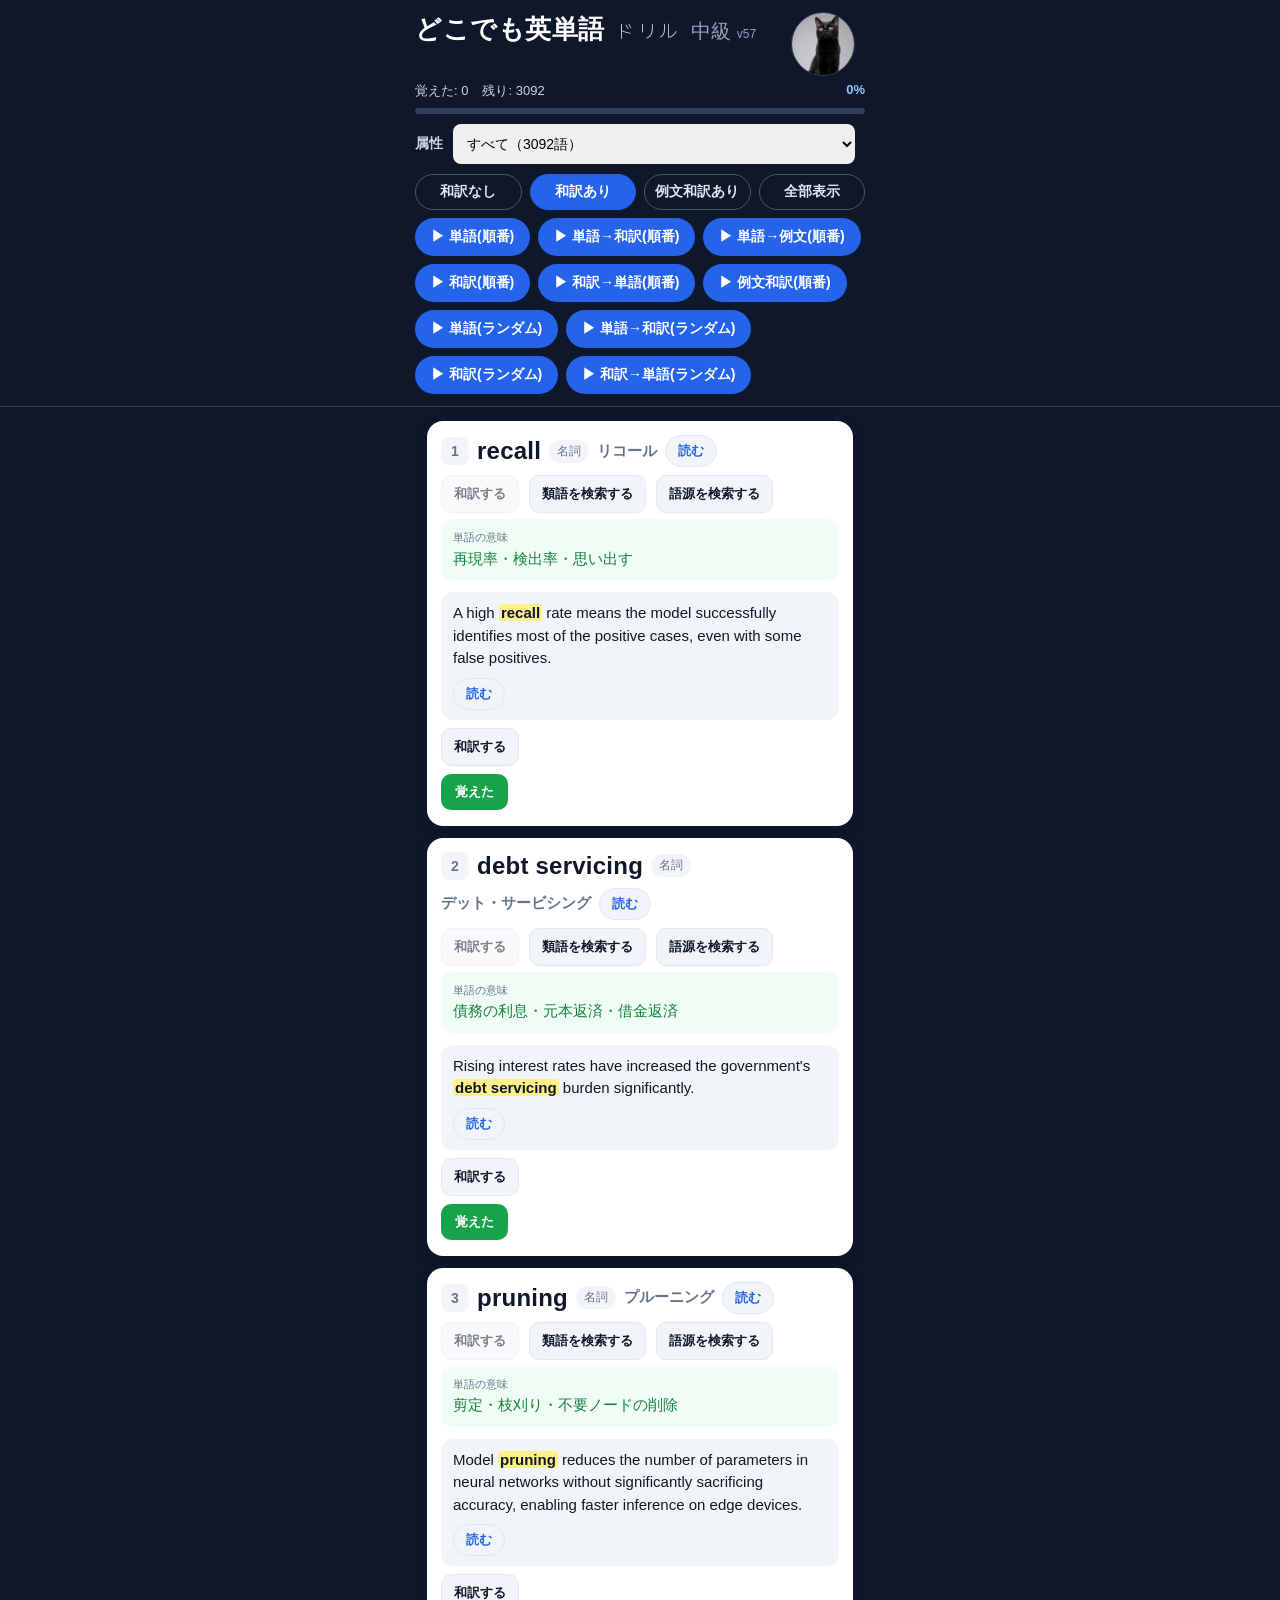
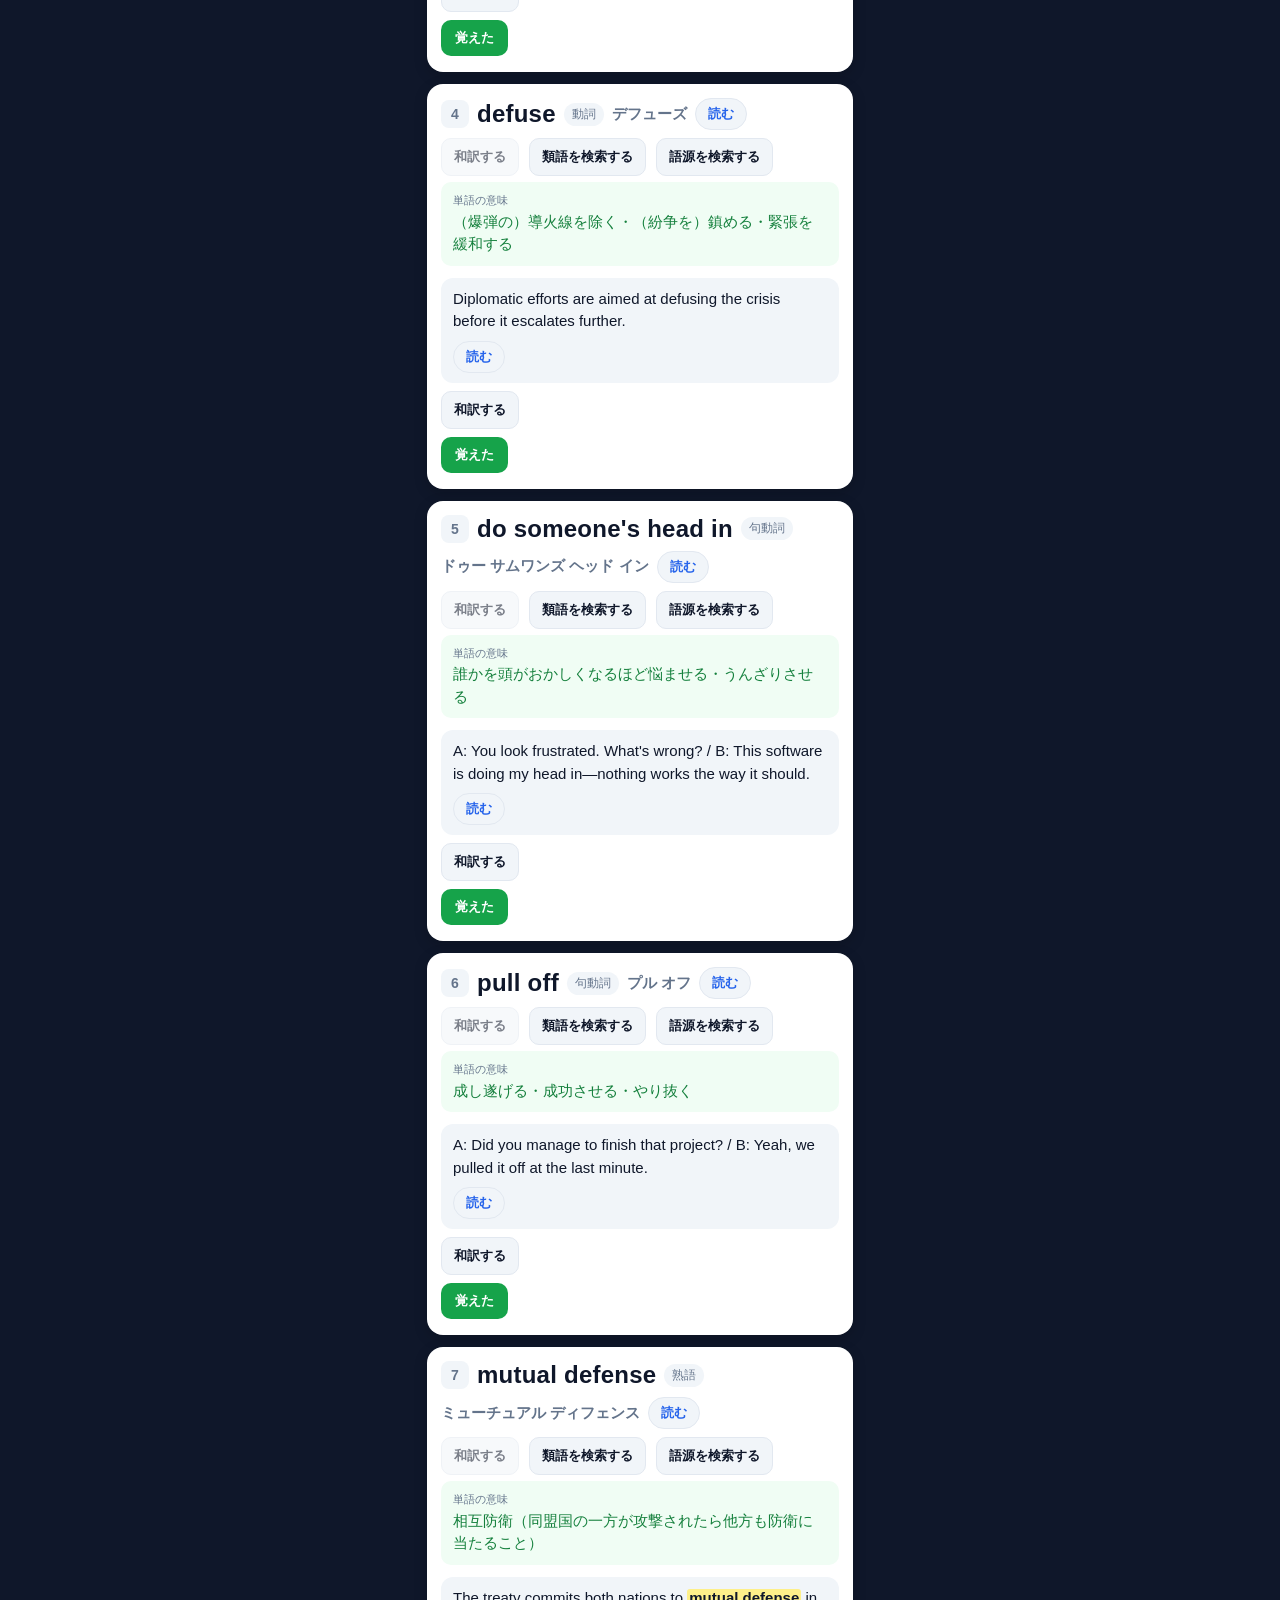
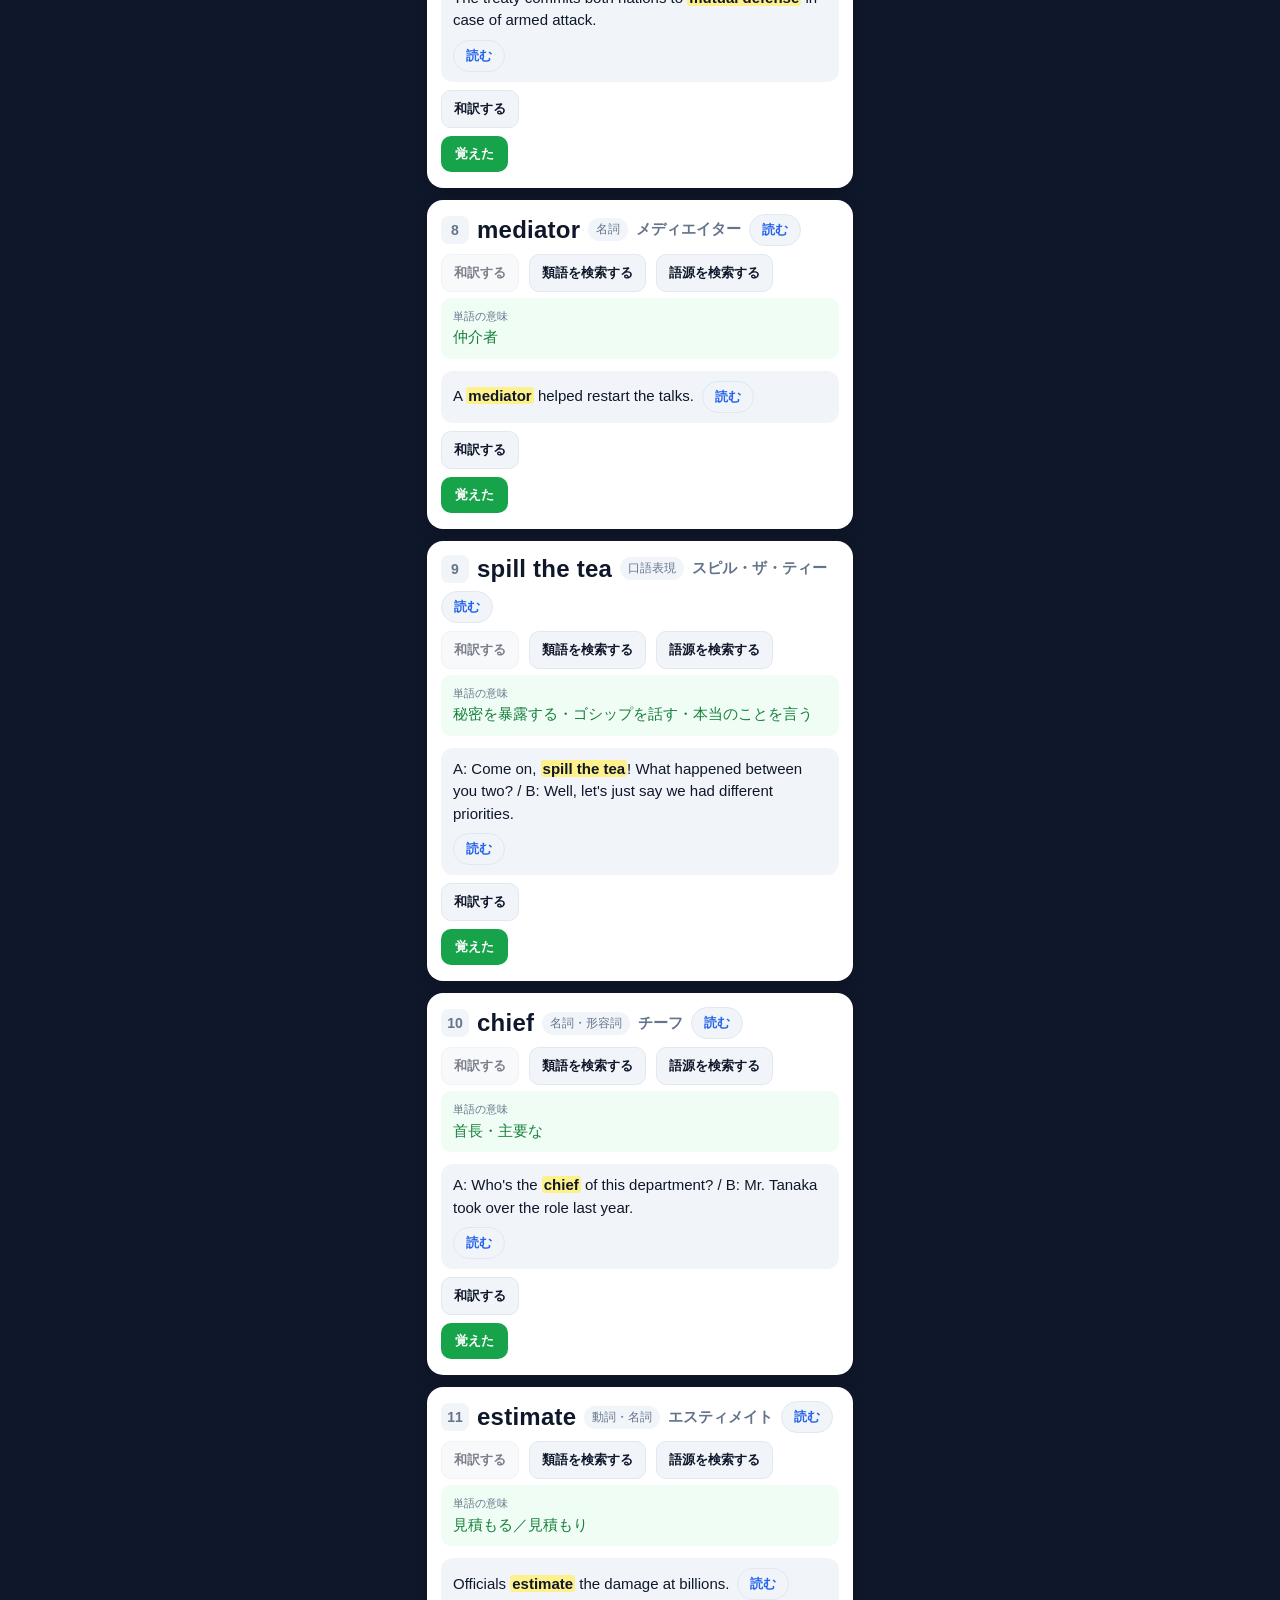
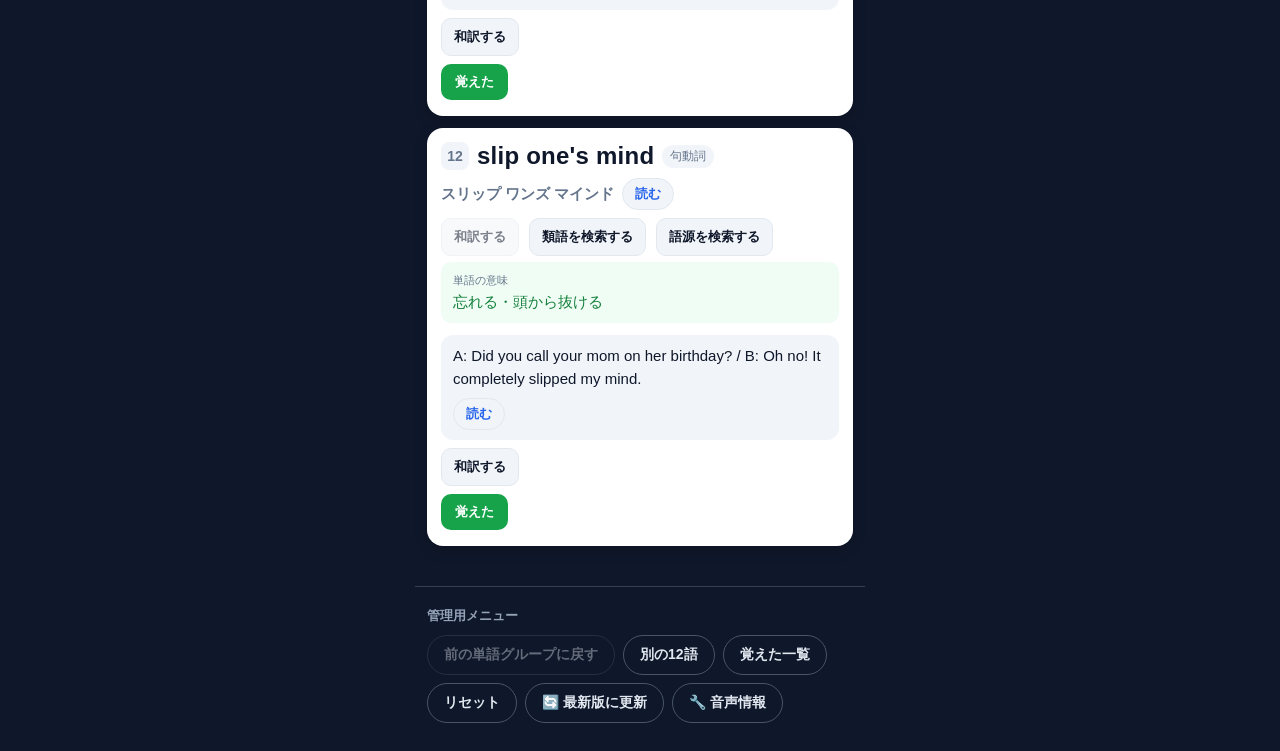
==== index.html @ 9de20bb7 "Add premier to words_new and load WORDS_NEW in the app (v57). Co-authored-by: Cursor <cursoragent@cu" ====
<!DOCTYPE html>
<html lang="ja">
<head>
  <meta charset="UTF-8" />
  <meta name="viewport" content="width=device-width, initial-scale=1.0, viewport-fit=cover" />
  <meta name="theme-color" content="#0f172a" />
  <meta http-equiv="Cache-Control" content="no-cache, no-store, must-revalidate" />
  <script>
    (function () {
      if (new URLSearchParams(location.search).get("hardreset") !== "1") return;
      var tasks = [];
      if ("serviceWorker" in navigator) {
        tasks.push(
          navigator.serviceWorker.getRegistrations().then(function (regs) {
            return Promise.all(regs.map(function (r) { return r.unregister(); }));
          })
        );
      }
      if ("caches" in window) {
        tasks.push(
          caches.keys().then(function (keys) {
            return Promise.all(keys.map(function (k) { return caches.delete(k); }));
          })
        );
      }
      Promise.all(tasks).finally(function () {
        var u = new URL(location.href);
        u.searchParams.delete("hardreset");
        u.searchParams.set("_t", Date.now());
        location.replace(u.href);
      });
    })();
  </script>
  <title>どこでも英単語 ドリル（中級）</title>
  <link rel="preconnect" href="https://fonts.googleapis.com" />
  <link rel="preconnect" href="https://fonts.gstatic.com" crossorigin />
  <link
    href="https://fonts.googleapis.com/css2?family=Yomogi&display=swap"
    rel="stylesheet"
  />
  <link rel="manifest" href="manifest.webmanifest?v=57" />
  <link rel="apple-touch-icon" href="header-cat.png?v=57" />
  <link rel="stylesheet" href="style.css?v=57" />
</head>
<body>
  <header class="app-header">
    <div class="header-row">
      <h1 class="brand">
        <span class="brand-name">どこでも英単語</span>
        <span class="title-sub">ドリル</span>
      </h1>
      <span class="subtitle">中級 <span id="appVersion"></span></span>
      <img class="header-mascot" src="header-cat.png?v=57" alt="" />
    </div>
    <div class="header-stats">
      <span id="learnedCount">覚えた: 0</span>
      <span id="remainCount">残り: 0</span>
      <span id="progressPct">0%</span>
    </div>
    <div class="progress-bar" aria-hidden="true">
      <div id="progressFill" class="progress-fill"></div>
    </div>
    <div class="category-row">
      <label for="catSelect">属性</label>
      <select id="catSelect" aria-label="属性で絞り込み"></select>
      <span id="catCount" class="cat-count"></span>
    </div>
    <div class="header-actions mode-actions">
      <button class="btn btn-ghost mode-btn" data-mode="no-ja">和訳なし</button>
      <button class="btn btn-ghost mode-btn" data-mode="normal">和訳あり</button>
      <button class="btn btn-ghost mode-btn" data-mode="ex">例文和訳あり</button>
      <button class="btn btn-ghost mode-btn" data-mode="full">全部表示</button>
    </div>
    <div class="header-actions header-actions-read">
      <button id="readWordsSeqBtn" class="btn btn-primary">▶ 単語(順番)</button>
      <button id="readWordJaSeqBtn" class="btn btn-primary">▶ 単語→和訳(順番)</button>
      <button id="readWordExBtn" class="btn btn-primary">▶ 単語→例文(順番)</button>
      <button id="readJaSeqBtn" class="btn btn-primary">▶ 和訳(順番)</button>
      <button id="readJaWordSeqBtn" class="btn btn-primary">▶ 和訳→単語(順番)</button>
      <button id="readExJaBtn" class="btn btn-primary">▶ 例文和訳(順番)</button>
    </div>
    <div class="header-actions header-actions-read">
      <button id="readWordsRandomBtn" class="btn btn-primary">▶ 単語(ランダム)</button>
      <button id="readWordJaRandomBtn" class="btn btn-primary">▶ 単語→和訳(ランダム)</button>
      <button id="readJaRandomBtn" class="btn btn-primary">▶ 和訳(ランダム)</button>
      <button id="readJaWordRandomBtn" class="btn btn-primary">▶ 和訳→単語(ランダム)</button>
      <button id="stopBtn" class="btn btn-ghost" hidden>■ 停止</button>
    </div>
  </header>

  <main id="cardList" class="card-list"></main>

  <div id="emptyState" class="empty-state" hidden>
    <p id="emptyStateMsg">🎉 すべての単語を覚えました！</p>
    <button id="restartBtn" class="btn btn-primary">もう一度はじめから</button>
  </div>

  <footer class="app-management" aria-label="管理用メニュー">
    <p class="management-title">管理用メニュー</p>
    <div class="header-actions">
      <button id="previousGroupBtn" class="btn btn-ghost" disabled>前の単語グループに戻す</button>
      <button id="shuffleBtn" class="btn btn-ghost">別の12語</button>
      <button id="learnedListBtn" class="btn btn-ghost">覚えた一覧</button>
      <button id="resetBtn" class="btn btn-ghost">リセット</button>
      <button id="updateBtn" class="btn btn-ghost">🔄 最新版に更新</button>
      <button id="voiceInfoBtn" class="btn btn-ghost">🔧 音声情報</button>
    </div>
    <div id="learnedPanel" class="learned-panel" hidden></div>
    <div id="voicePanel" class="voice-panel" hidden></div>
  </footer>

  <script src="words_extra.js?v=57"></script>
  <script src="words_extra2.js?v=57"></script>
  <script src="words_new.js?v=57"></script>
  <script src="words.js?v=57"></script>
  <script src="app.js?v=57"></script>
</body>
</html>
---- style.css ----
:root {
  --bg: #0f172a;
  --bg-soft: #1e293b;
  --card: #ffffff;
  --card-soft: #f1f5f9;
  --text: #0f172a;
  --muted: #64748b;
  --primary: #2563eb;
  --primary-dark: #1d4ed8;
  --green: #16a34a;
  --green-dark: #15803d;
  --line: #e2e8f0;
  --radius: 16px;
  --content-width: 450px;
  --content-padding: 12px;
}

* { box-sizing: border-box; -webkit-tap-highlight-color: transparent; }

html, body {
  margin: 0;
  padding: 0;
  width: 100%;
  max-width: 100%;
  min-height: 100%;
  overflow-x: hidden;
  background: var(--bg);
  color: var(--text);
  font-family: -apple-system, BlinkMacSystemFont, "Segoe UI", "Hiragino Kaku Gothic ProN",
    "Yu Gothic", Meiryo, sans-serif;
  -webkit-text-size-adjust: 100%;
  -webkit-overflow-scrolling: touch;
}

/* ---------- ヘッダー ---------- */
.app-header {
  position: sticky;
  top: 0;
  z-index: 10;
  background: var(--bg);
  color: #fff;
  padding: calc(env(safe-area-inset-top) + 12px)
    max(16px, env(safe-area-inset-right))
    12px
    max(16px, env(safe-area-inset-left));
  border-bottom: 1px solid #334155;
}

.app-header > * {
  max-width: var(--content-width);
  margin-left: auto;
  margin-right: auto;
  width: 100%;
}

.header-row {
  display: flex;
  align-items: baseline;
  column-gap: 0;
  row-gap: 6px;
  flex-wrap: wrap;
}

.header-mascot {
  width: 64px;
  height: 64px;
  margin-left: auto;
  margin-right: 10px;
  border-radius: 999px;
  object-fit: cover;
  object-position: 50% 5%;
  border: 1px solid #334155;
  flex: 0 0 auto;
  align-self: center;
}

@media (max-width: 390px) {
  .header-mascot { width: 52px; height: 52px; }
}

.app-header .brand {
  margin: 0;
  display: inline-flex;
  align-items: baseline;
  gap: 7px;
  font-size: 26px;
  font-weight: 800;
  letter-spacing: 0.02em;
  white-space: nowrap;
}

.title-sub {
  margin-left: 2px;
  padding: 0 2px 2px;
  color: #cbd5e1;
  font-family: "Yomogi", "Yu Kyokasho", "Klee", "Hiragino Maru Gothic ProN",
    "Yu Gothic", cursive;
  font-size: 20px;
  font-weight: 500;
  letter-spacing: 0.06em;
}

.subtitle {
  margin-left: 0.5em;
  font-size: 20px;
  color: #94a3b8;
  white-space: nowrap;
}

#appVersion {
  font-size: 12px;
}

@media (max-width: 390px) {
  .header-row { row-gap: 5px; }
  .app-header .brand { font-size: 25px; }
  .title-sub { font-size: 15px; }
  .subtitle { font-size: 15px; }
}

.header-stats {
  display: flex;
  gap: 14px;
  margin-top: 6px;
  font-size: 13px;
  color: #cbd5e1;
  flex-wrap: wrap;
}

#progressPct {
  margin-left: auto;
  font-weight: 800;
  color: #93c5fd;
}

.progress-bar {
  margin-top: 8px;
  height: 6px;
  background: #334155;
  border-radius: 999px;
  overflow: hidden;
}

.progress-fill {
  height: 100%;
  width: 0%;
  background: linear-gradient(90deg, #2563eb, #4ade80);
  border-radius: 999px;
  transition: width 0.25s ease;
}

.category-row {
  display: flex;
  align-items: center;
  gap: 10px;
  margin-top: 10px;
  flex-wrap: wrap;
  font-size: 14px;
}
.category-row label {
  font-weight: 700;
  color: #cbd5e1;
}
.category-row select {
  flex: 1;
  min-width: 140px;
  font-size: 14px;
  padding: 8px 10px;
  border-radius: 8px;
  border: none;
  min-height: 40px;
}
.cat-count {
  font-size: 12px;
  color: #94a3b8;
}

.header-actions {
  display: flex;
  gap: 8px;
  margin-top: 12px;
  flex-wrap: wrap;
}

.header-actions-read {
  margin-top: 8px;
}

.header-actions-read:first-of-type {
  margin-top: 12px;
}

/* ---------- ボタン ---------- */
.btn {
  border: none;
  border-radius: 999px;
  padding: 10px 16px;
  font-size: 14px;
  font-weight: 700;
  cursor: pointer;
  transition: transform 0.05s ease, background 0.15s ease, opacity 0.15s ease;
}
.btn:active { transform: scale(0.96); }

.btn-primary { background: var(--primary); color: #fff; }
.btn-primary:hover { background: var(--primary-dark); }

.btn-ghost {
  background: transparent;
  color: #e2e8f0;
  border: 1px solid #475569;
}

.mode-actions {
  margin-top: 10px;
  flex-wrap: nowrap;
}

.mode-btn {
  flex: 1 1 0;
  padding: 8px 2px;
  text-align: center;
  white-space: nowrap;
}

.mode-btn.active {
  background: var(--primary);
  color: #fff;
  border-color: var(--primary);
}

.btn:disabled {
  opacity: 0.4;
  cursor: default;
}

/* ---------- 画面末尾の管理用メニュー ---------- */
.app-management {
  max-width: var(--content-width);
  width: 100%;
  margin: 0 auto;
  padding: 20px max(var(--content-padding), env(safe-area-inset-right))
    calc(env(safe-area-inset-bottom) + 28px)
    max(var(--content-padding), env(safe-area-inset-left));
  border-top: 1px solid #334155;
  color: #fff;
}

.management-title {
  margin: 0;
  color: #94a3b8;
  font-size: 13px;
  font-weight: 700;
}

.app-management .header-actions {
  margin-top: 10px;
}

/* ---------- 音声情報パネル ---------- */
.voice-panel {
  margin-top: 10px;
  background: #0b1220;
  border: 1px solid #334155;
  border-radius: 10px;
  padding: 10px 12px;
  font-size: 12px;
  line-height: 1.6;
  color: #cbd5e1;
  max-height: 200px;
  overflow: auto;
  white-space: pre-wrap;
  word-break: break-word;
}
.voice-panel .ok { color: #4ade80; font-weight: 700; }
.voice-panel .ng { color: #f87171; font-weight: 700; }
.voice-panel .hit { color: #93c5fd; }

/* ---------- 覚えた一覧パネル ---------- */
.learned-panel {
  margin-top: 10px;
  background: #0b1220;
  border: 1px solid #334155;
  border-radius: 10px;
  padding: 10px 12px;
  max-height: 220px;
  overflow: auto;
}

.learned-panel-empty {
  font-size: 13px;
  color: #94a3b8;
}

.learned-item {
  display: flex;
  align-items: center;
  gap: 8px;
  padding: 6px 0;
  border-bottom: 1px solid #1e293b;
  font-size: 13px;
  color: #e2e8f0;
}
.learned-item:last-child { border-bottom: none; }

.learned-item-word {
  font-weight: 800;
  flex: 1;
}

.learned-item-ja {
  color: #94a3b8;
  font-size: 12px;
}

.unlearn-btn {
  flex: 0 0 auto;
  background: transparent;
  color: #f87171;
  border: 1px solid #7f1d1d;
  border-radius: 8px;
  padding: 4px 10px;
  font-size: 12px;
  font-weight: 700;
  cursor: pointer;
}

/* ---------- カード一覧 ---------- */
.card-list {
  max-width: var(--content-width);
  width: 100%;
  margin: 0 auto;
  padding: 14px max(var(--content-padding), env(safe-area-inset-right))
    calc(env(safe-area-inset-bottom) + 40px)
    max(var(--content-padding), env(safe-area-inset-left));
  display: flex;
  flex-direction: column;
  gap: 12px;
}

.word-card {
  background: var(--card);
  border-radius: var(--radius);
  padding: 14px 14px 16px;
  box-shadow: 0 4px 14px rgba(0, 0, 0, 0.18);
  animation: pop 0.18s ease;
  transition: box-shadow 0.2s ease, outline 0.2s ease;
}

.word-card.speaking-now {
  outline: 2px solid var(--primary);
  box-shadow: 0 0 0 4px rgba(37, 99, 235, 0.2);
}

@keyframes pop {
  from { opacity: 0; transform: translateY(6px); }
  to { opacity: 1; transform: translateY(0); }
}

.card-line {
  display: flex;
  flex-wrap: wrap;
  align-items: center;
  gap: 8px;
  margin-top: 8px;
}
.card-line:first-child { margin-top: 0; }

.word-line .word-en {
  font-size: 24px;
  font-weight: 800;
  letter-spacing: 0.01em;
}

.word-line .word-kana {
  font-size: 15px;
  color: var(--muted);
  font-weight: 600;
}

.inline-btn {
  flex: 0 0 auto;
  background: var(--card-soft);
  color: var(--primary);
  border: 1px solid var(--line);
  border-radius: 999px;
  padding: 6px 12px;
  font-size: 13px;
  font-weight: 700;
  cursor: pointer;
  white-space: nowrap;
}
.inline-btn:active { transform: scale(0.94); }
.inline-btn.speaking { background: #dbeafe; }

.ex-line {
  margin-top: 12px;
  background: var(--card-soft);
  border-radius: 12px;
  padding: 10px 12px;
}

.ex-line .example-en {
  font-size: 15px;
  line-height: 1.5;
}

.btn-line {
  gap: 10px;
}

.btn-line .learned-btn {
  width: auto;
}

.num-badge {
  flex: 0 0 auto;
  width: 28px;
  height: 28px;
  border-radius: 8px;
  background: var(--card-soft);
  color: var(--muted);
  display: grid;
  place-items: center;
  font-weight: 800;
  font-size: 14px;
}

.word-pos {
  font-size: 12px;
  color: var(--muted);
  background: var(--card-soft);
  padding: 3px 8px;
  border-radius: 999px;
  white-space: nowrap;
}

.example-en {
  font-size: 15px;
  line-height: 1.5;
}

.word-hit {
  background: #fef08a;
  color: var(--text);
  padding: 0 2px;
  border-radius: 3px;
  font-weight: 800;
}

/* 隠す/表示する訳エリア */
.reveal {
  margin-top: 6px;
  font-size: 15px;
  line-height: 1.5;
  color: var(--green-dark);
  background: #f0fdf4;
  border-radius: 10px;
  padding: 10px 12px;
  display: none;
}
.reveal.show { display: block; }
.reveal .label { font-size: 11px; color: var(--muted); display: block; margin-bottom: 2px; }

.reveal-syn,
.reveal-etym {
  font-style: italic;
}

.reveal-syn {
  background: #eff6ff;
  color: #1e3a8a;
}

.reveal-etym {
  background: #faf5ff;
  color: #5b21b6;
}

.etym-self {
  margin: 0 0 8px;
  font-size: 14px;
  font-weight: 400;
  font-style: normal;
}

.syn-item {
  display: flex;
  flex-wrap: wrap;
  align-items: baseline;
  gap: 6px;
  margin-top: 6px;
}
.syn-item:first-of-type { margin-top: 4px; }

.syn-en {
  font-weight: 800;
  font-size: 16px;
  font-style: normal; /* 強調文字（単語そのもの）はゴシックのまま立体表示 */
}

.syn-pos {
  font-size: 11px;
  color: var(--muted);
  background: var(--card-soft);
  padding: 2px 6px;
  border-radius: 999px;
}

.syn-ja {
  font-size: 14px;
  color: #334155;
  font-style: normal; /* 括弧・和訳・ニュアンスで書体を個別に制御する */
}

.syn-paren {
  font-style: normal; /* カッコは斜体にしない */
  font-weight: 400;
}

.syn-trans {
  font-style: normal; /* 和訳はゴシック体で立体表示 */
  font-weight: 700;
}

.syn-nuance {
  font-style: italic; /* ニュアンス説明のみ斜体・通常の太さ */
  font-weight: 400;
}

.mini-read-btn {
  flex: 0 0 auto;
  font-style: normal;
  background: var(--card-soft);
  color: var(--primary);
  border: 1px solid var(--line);
  border-radius: 999px;
  width: 24px;
  height: 24px;
  line-height: 1;
  font-size: 12px;
  padding: 0;
  cursor: pointer;
}
.mini-read-btn:active { transform: scale(0.9); }
.mini-read-btn.speaking { background: #dbeafe; }

.syn-none {
  margin: 4px 0 0;
  font-size: 14px;
  color: var(--muted);
}

.reveal-btn {
  background: var(--card-soft);
  color: var(--text);
  border: 1px solid var(--line);
  border-radius: 10px;
  padding: 9px 12px;
  font-size: 13px;
  font-weight: 700;
  cursor: pointer;
  white-space: nowrap;
}
.reveal-btn:active { transform: scale(0.97); }
.reveal-btn.done { opacity: 0.55; }

.learned-btn {
  background: var(--green);
  color: #fff;
  border: none;
  border-radius: 10px;
  padding: 9px 14px;
  font-size: 13px;
  font-weight: 800;
  cursor: pointer;
  white-space: nowrap;
}
.learned-btn:hover { background: var(--green-dark); }
.learned-btn:active { transform: scale(0.97); }

/* ---------- 完了画面 ---------- */
.empty-state {
  max-width: var(--content-width);
  width: 100%;
  margin: 40px auto;
  padding: 30px max(var(--content-padding), env(safe-area-inset-right))
    20px max(var(--content-padding), env(safe-area-inset-left));
  text-align: center;
  color: #e2e8f0;
}
.empty-state p { font-size: 20px; font-weight: 700; margin-bottom: 20px; }
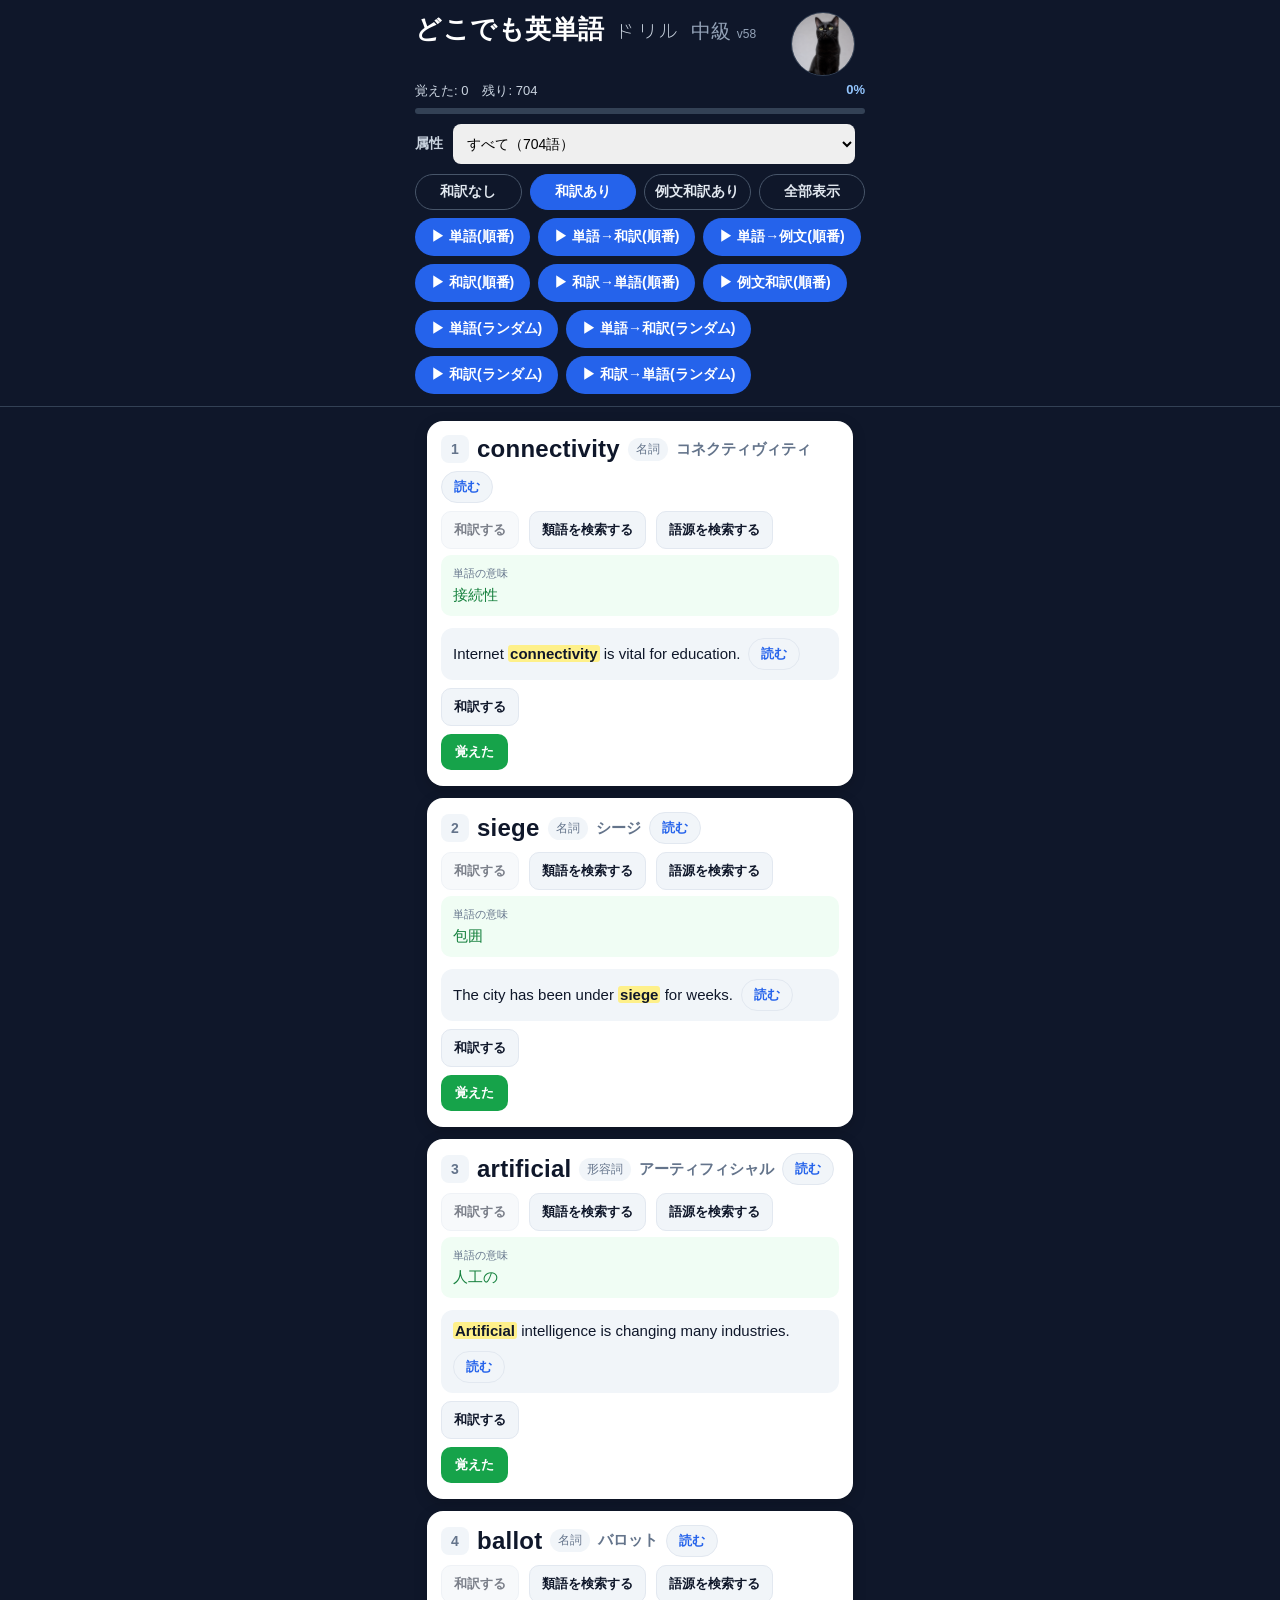
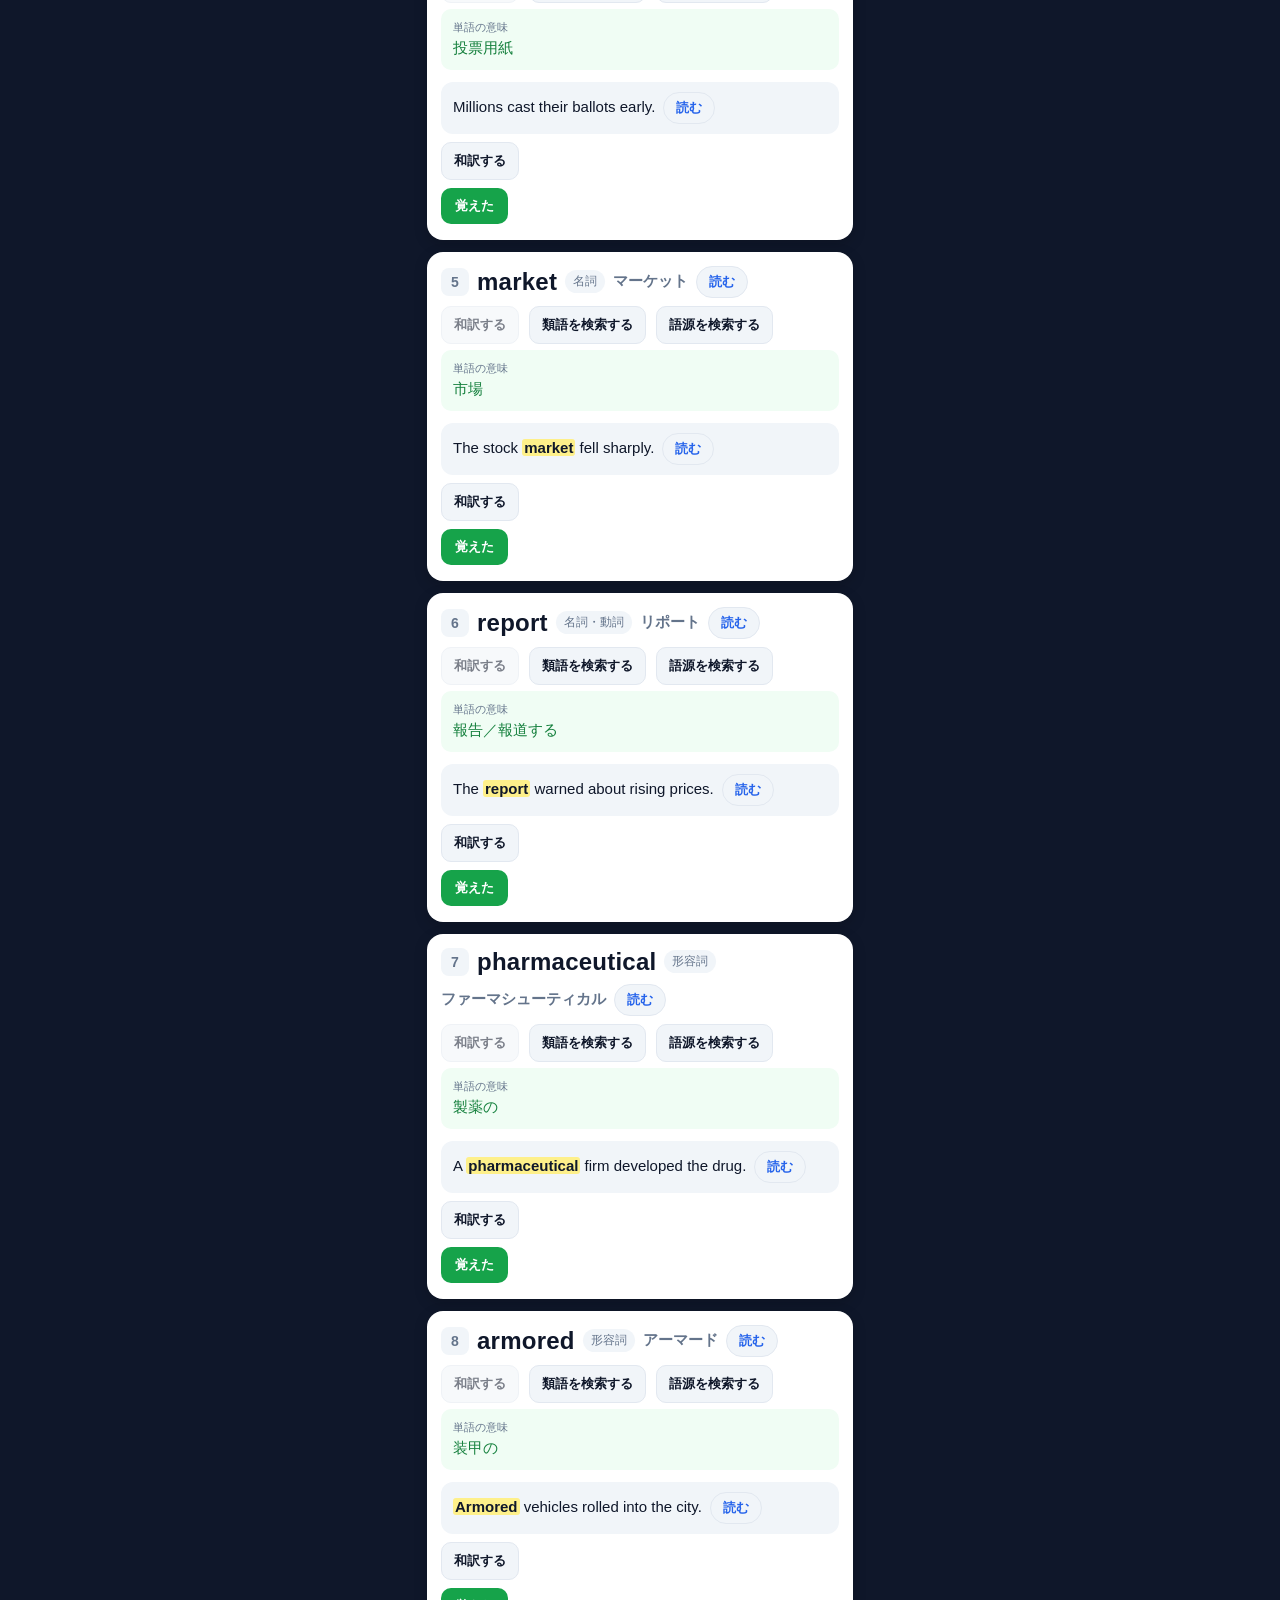
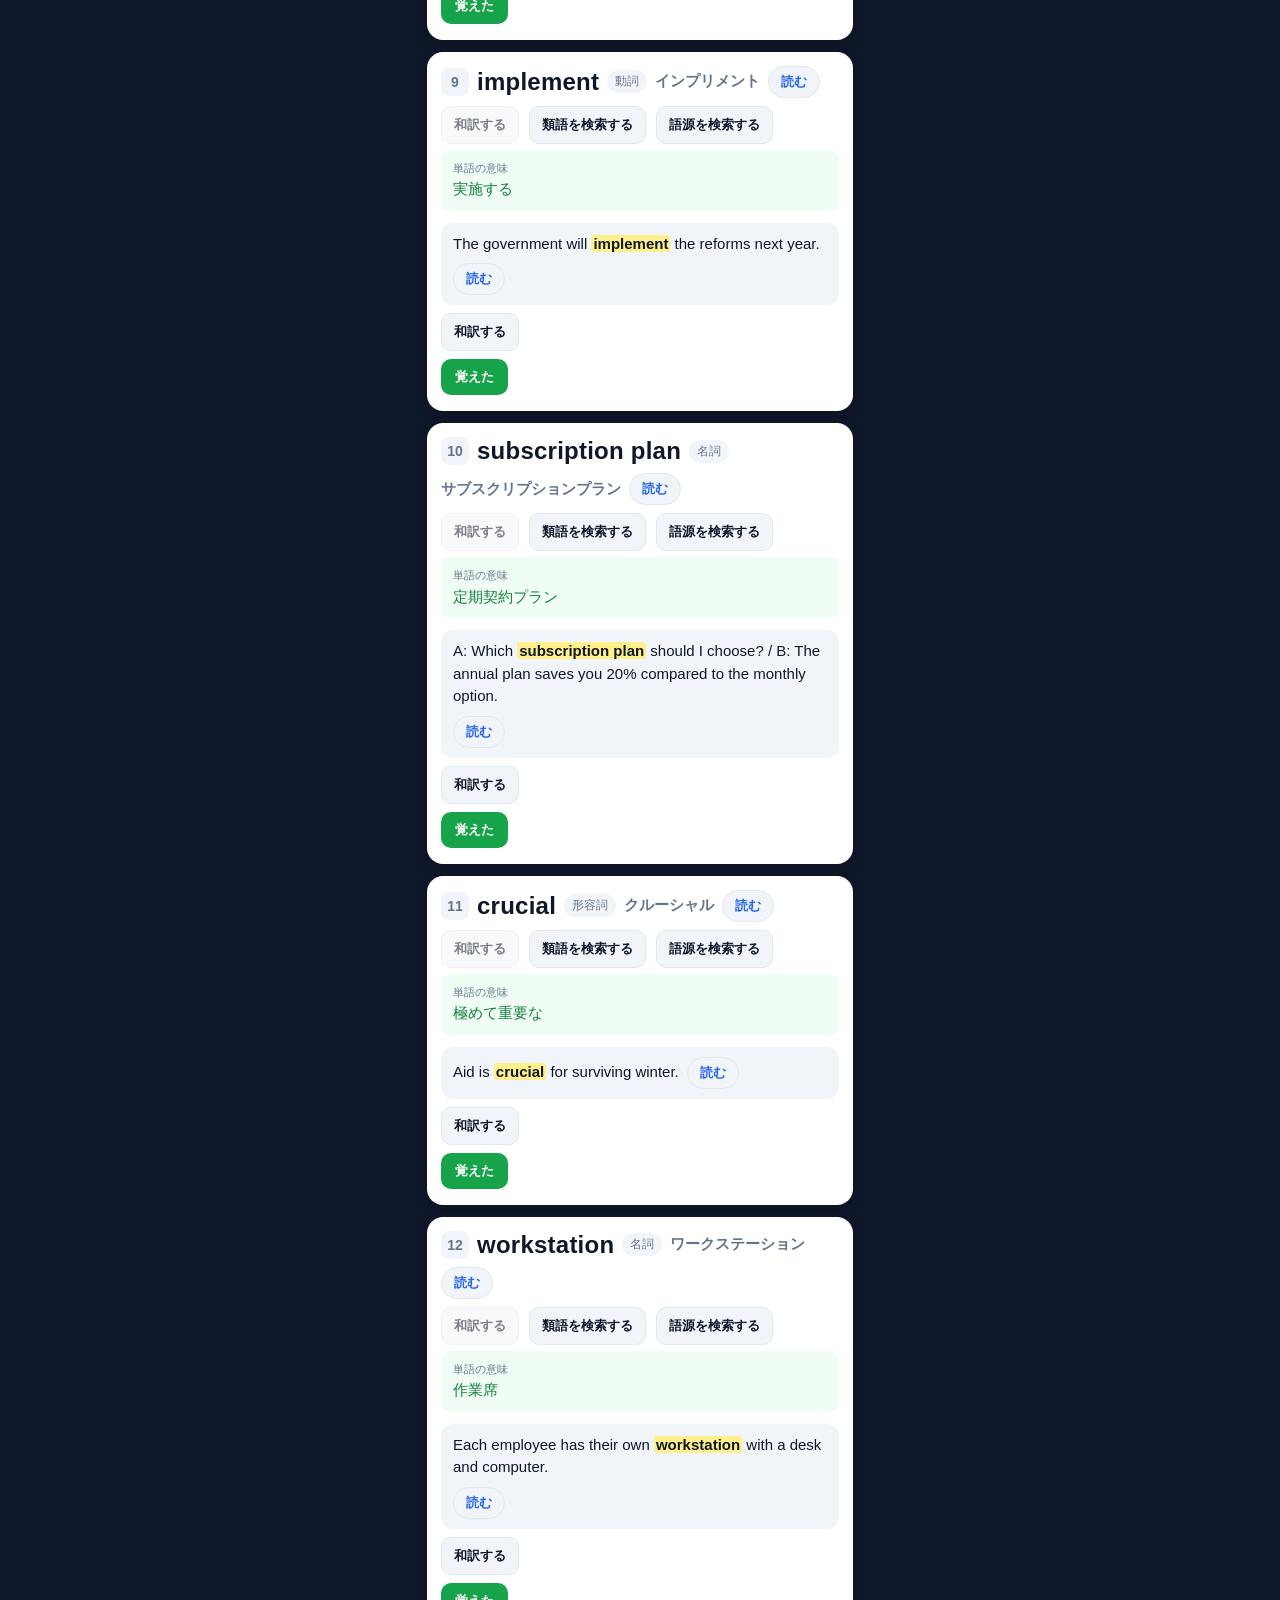
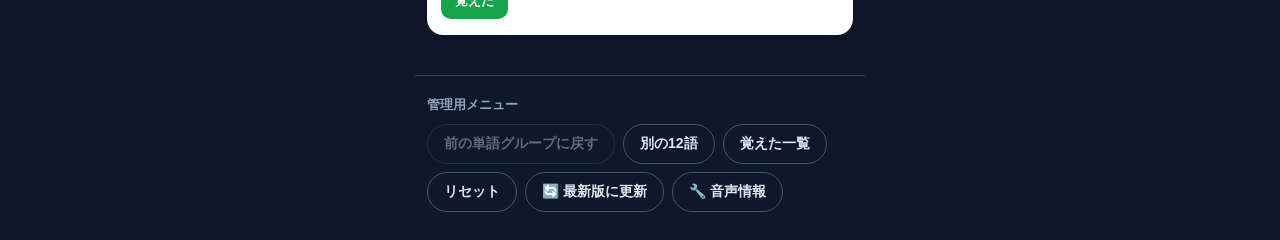
==== commit 3487e3a4: "無料版から有料コンテンツ(words_extra2.js/words_new.js)を削除し v58 に更新 Co-authored-by: Cursor <cursoragent@cursor.co" ====
--- a/index.html
+++ b/index.html
@@ -38,9 +38,9 @@
     href="https://fonts.googleapis.com/css2?family=Yomogi&display=swap"
     rel="stylesheet"
   />
-  <link rel="manifest" href="manifest.webmanifest?v=57" />
-  <link rel="apple-touch-icon" href="header-cat.png?v=57" />
-  <link rel="stylesheet" href="style.css?v=57" />
+  <link rel="manifest" href="manifest.webmanifest?v=58" />
+  <link rel="apple-touch-icon" href="header-cat.png?v=58" />
+  <link rel="stylesheet" href="style.css?v=58" />
 </head>
 <body>
   <header class="app-header">
@@ -50,7 +50,7 @@
         <span class="title-sub">ドリル</span>
       </h1>
       <span class="subtitle">中級 <span id="appVersion"></span></span>
-      <img class="header-mascot" src="header-cat.png?v=57" alt="" />
+      <img class="header-mascot" src="header-cat.png?v=58" alt="" />
     </div>
     <div class="header-stats">
       <span id="learnedCount">覚えた: 0</span>
@@ -109,10 +109,8 @@
     <div id="voicePanel" class="voice-panel" hidden></div>
   </footer>
 
-  <script src="words_extra.js?v=57"></script>
-  <script src="words_extra2.js?v=57"></script>
-  <script src="words_new.js?v=57"></script>
-  <script src="words.js?v=57"></script>
-  <script src="app.js?v=57"></script>
+  <script src="words_extra.js?v=58"></script>
+  <script src="words.js?v=58"></script>
+  <script src="app.js?v=58"></script>
 </body>
 </html>
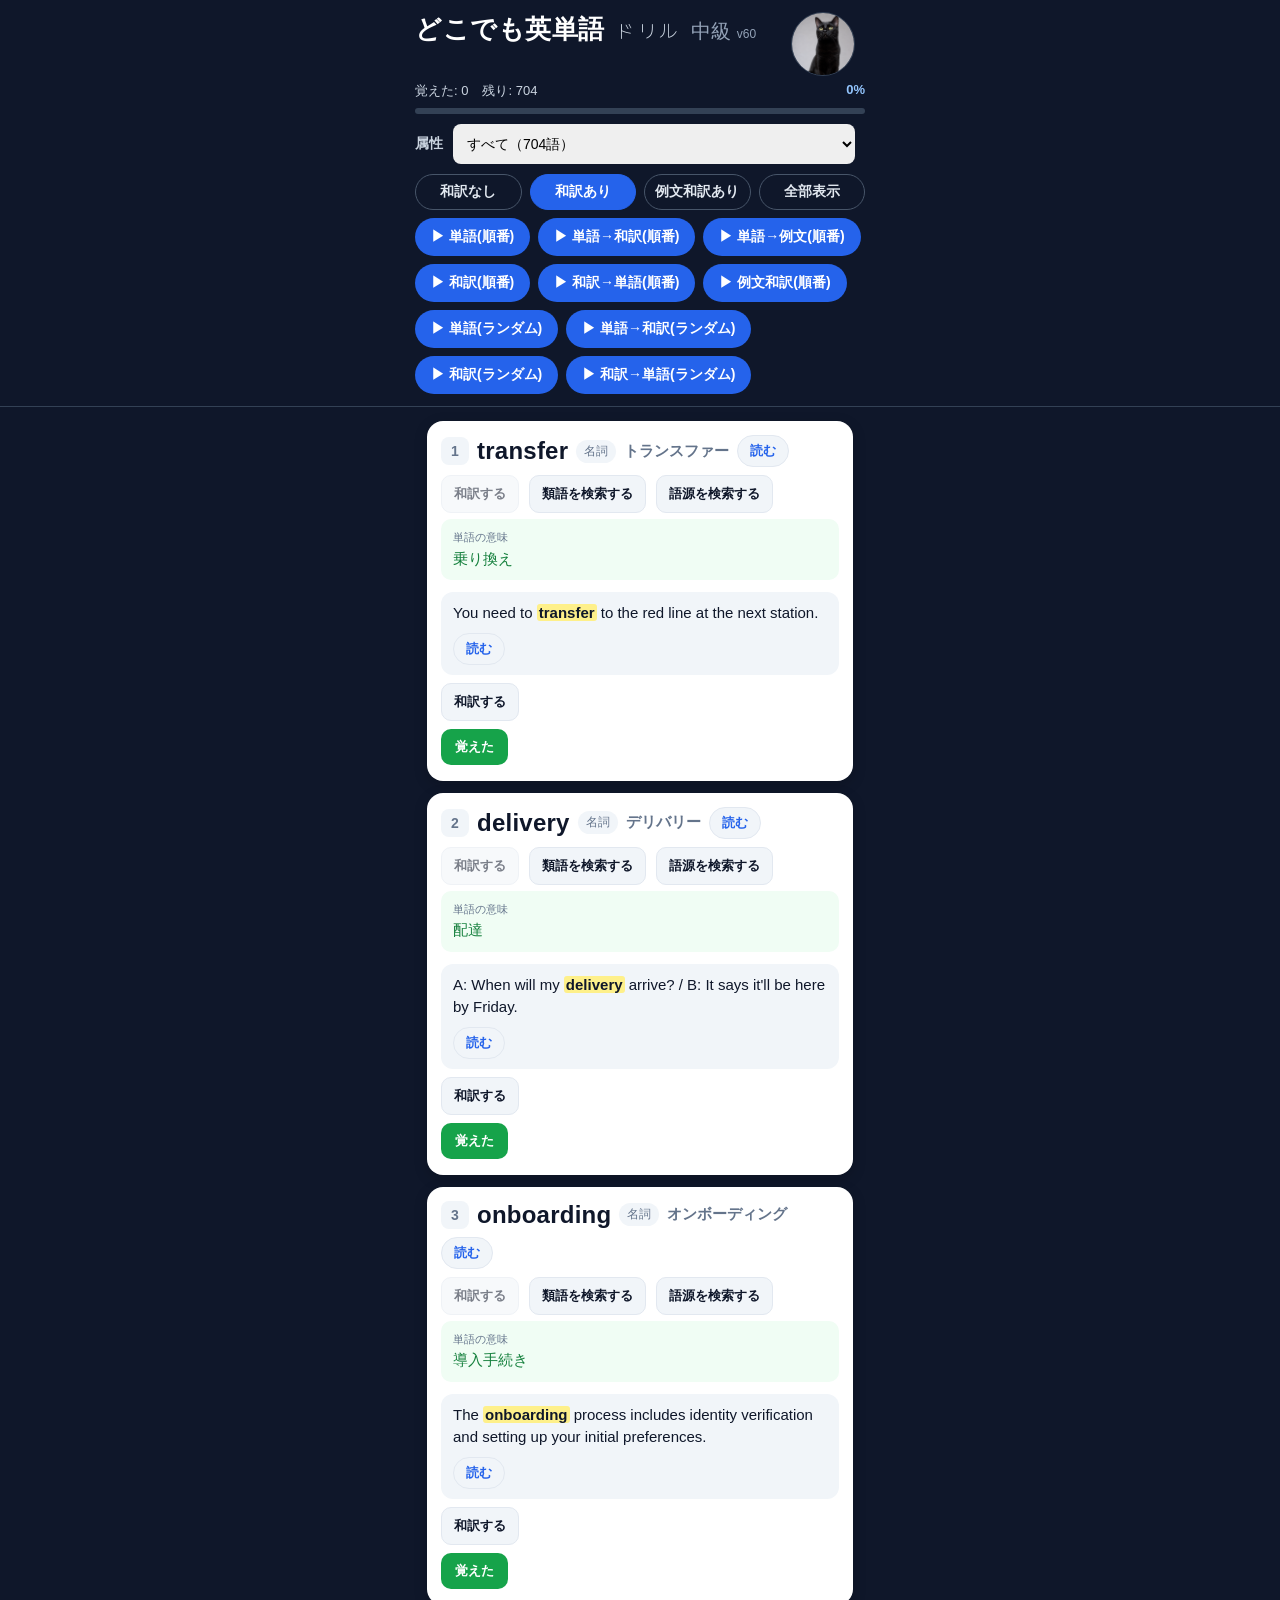
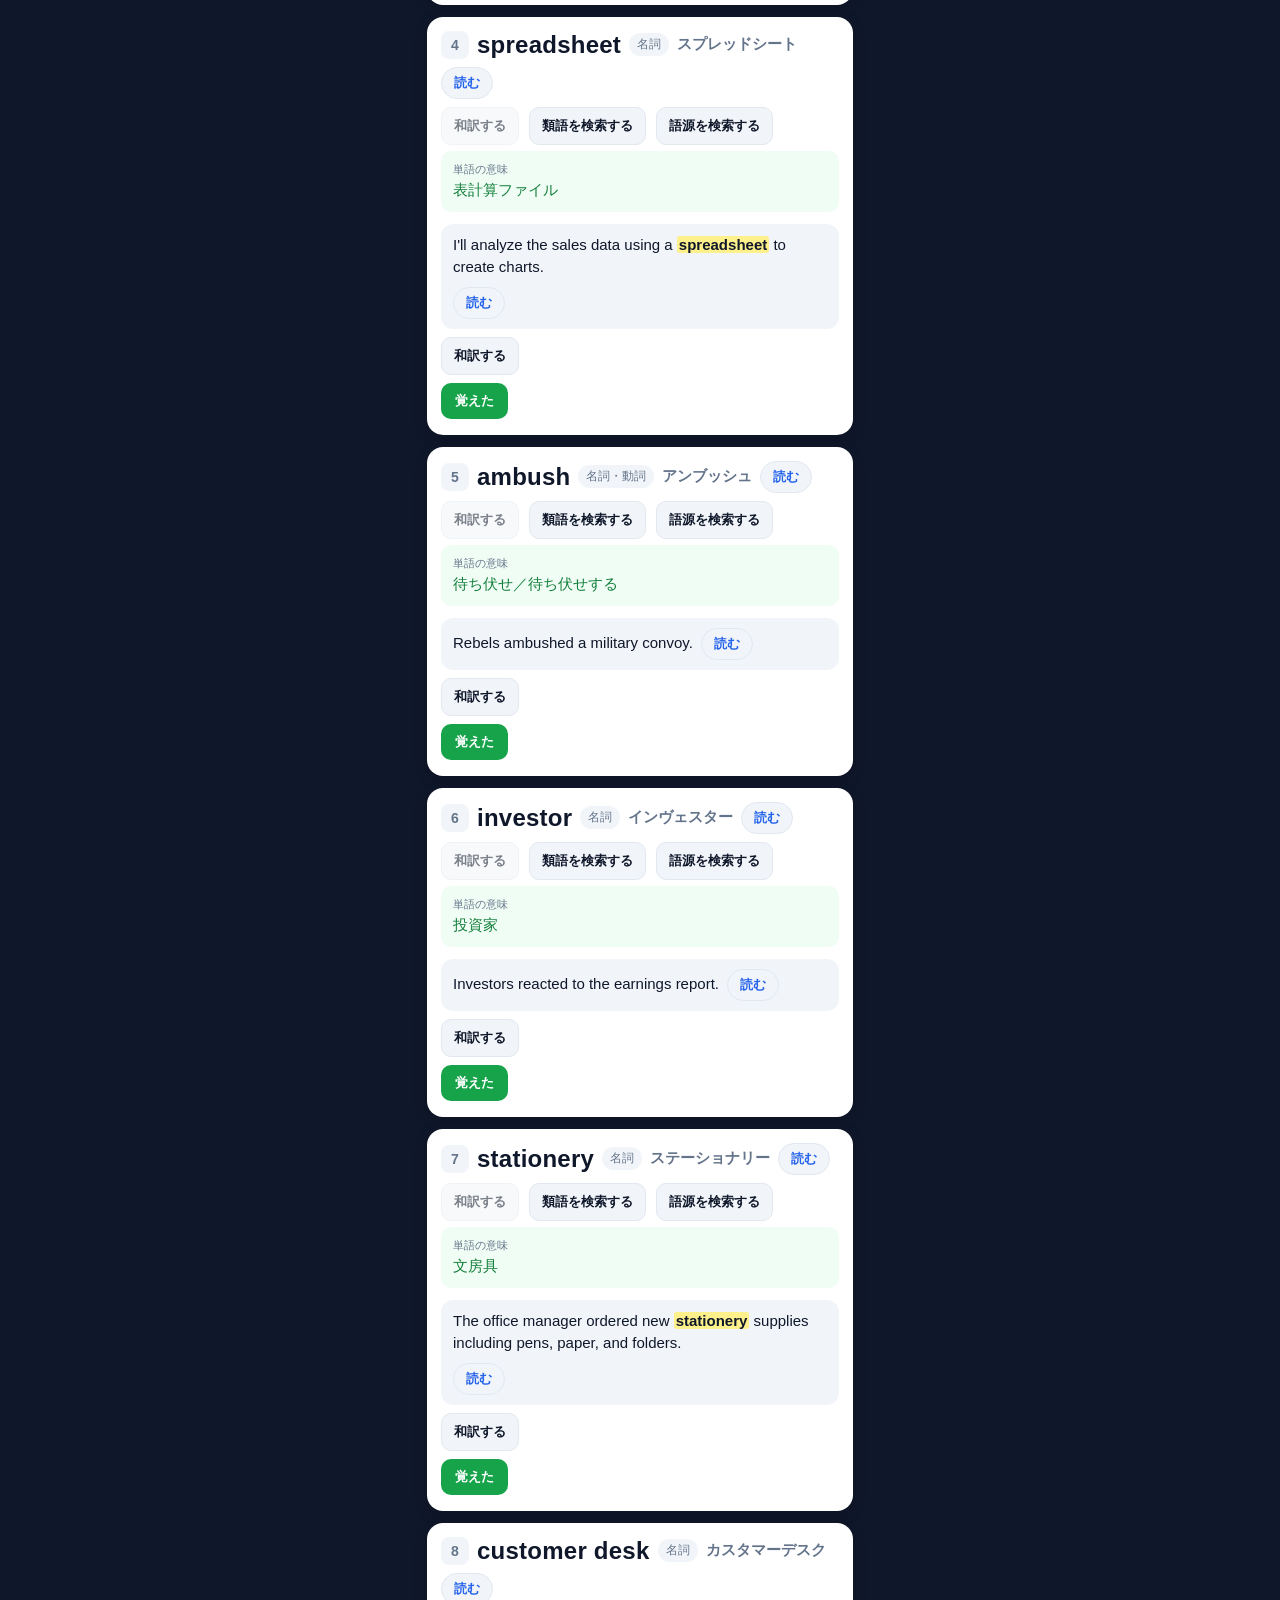
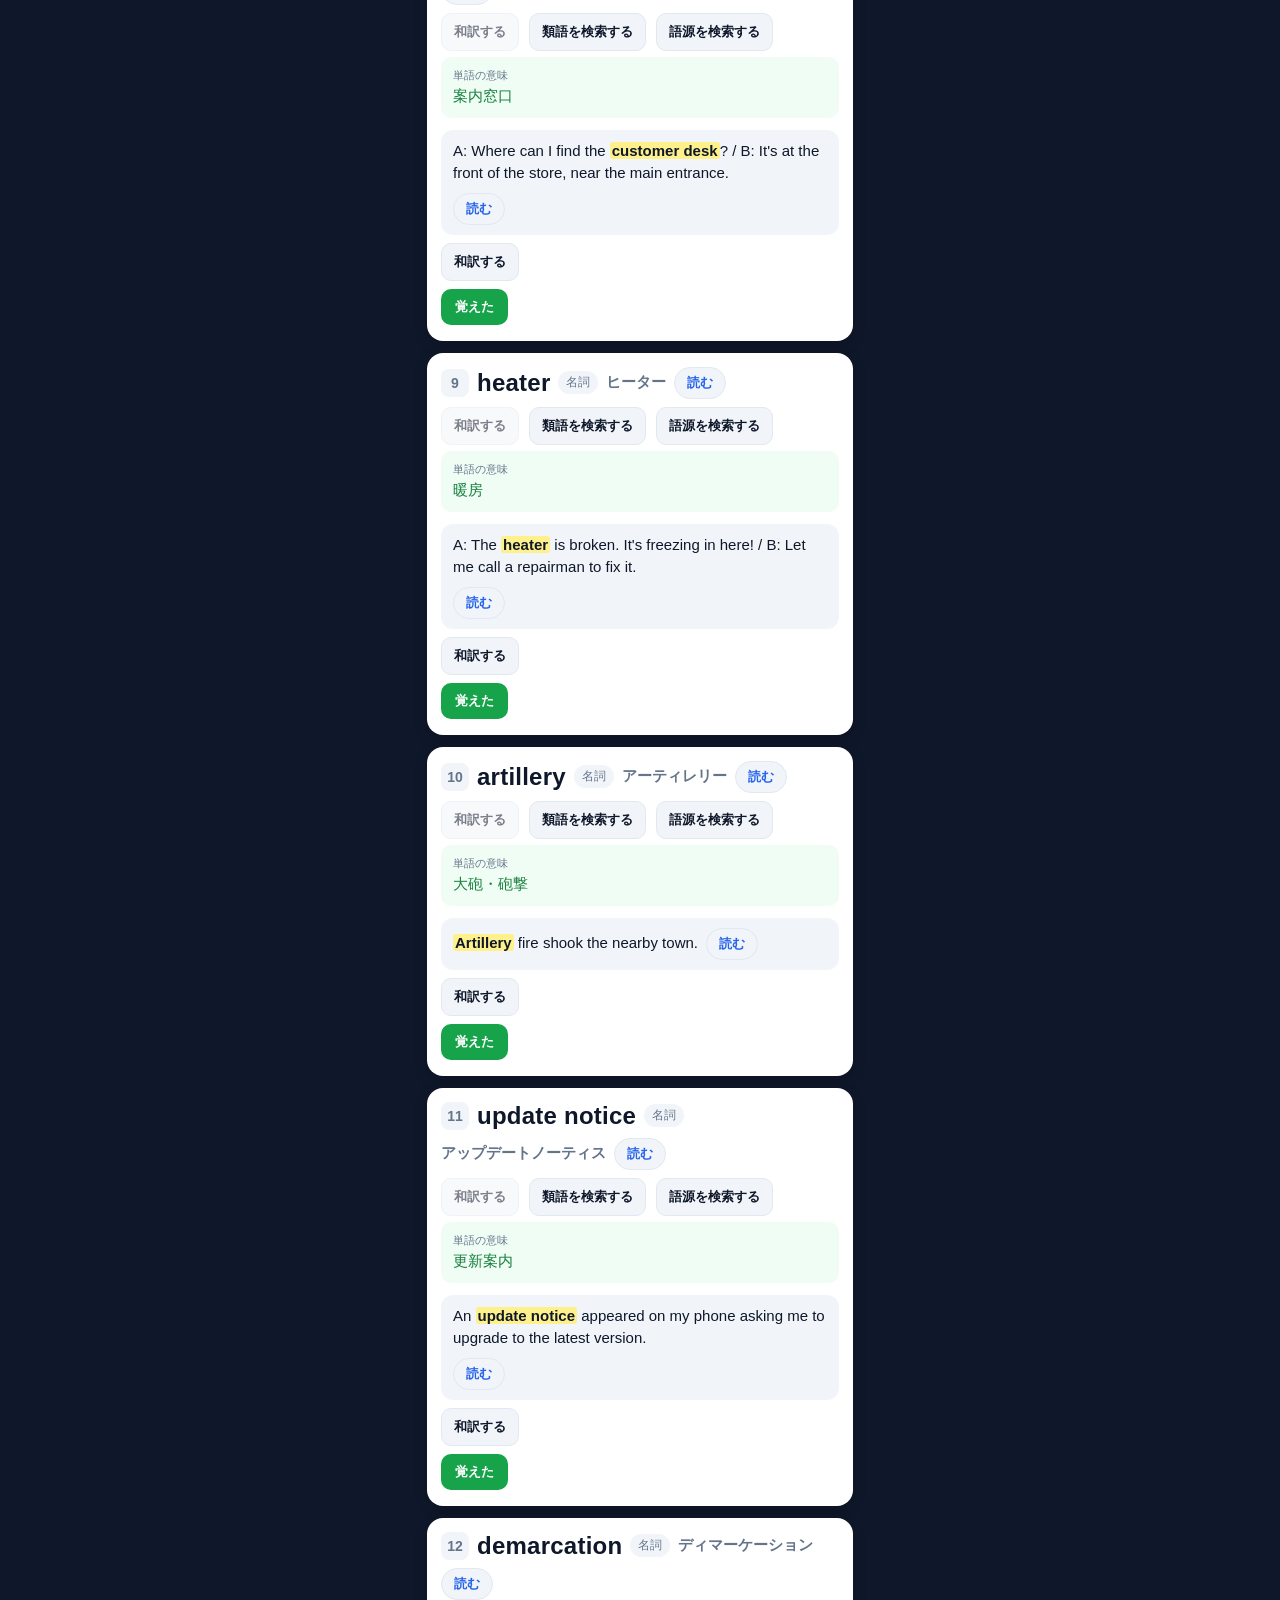
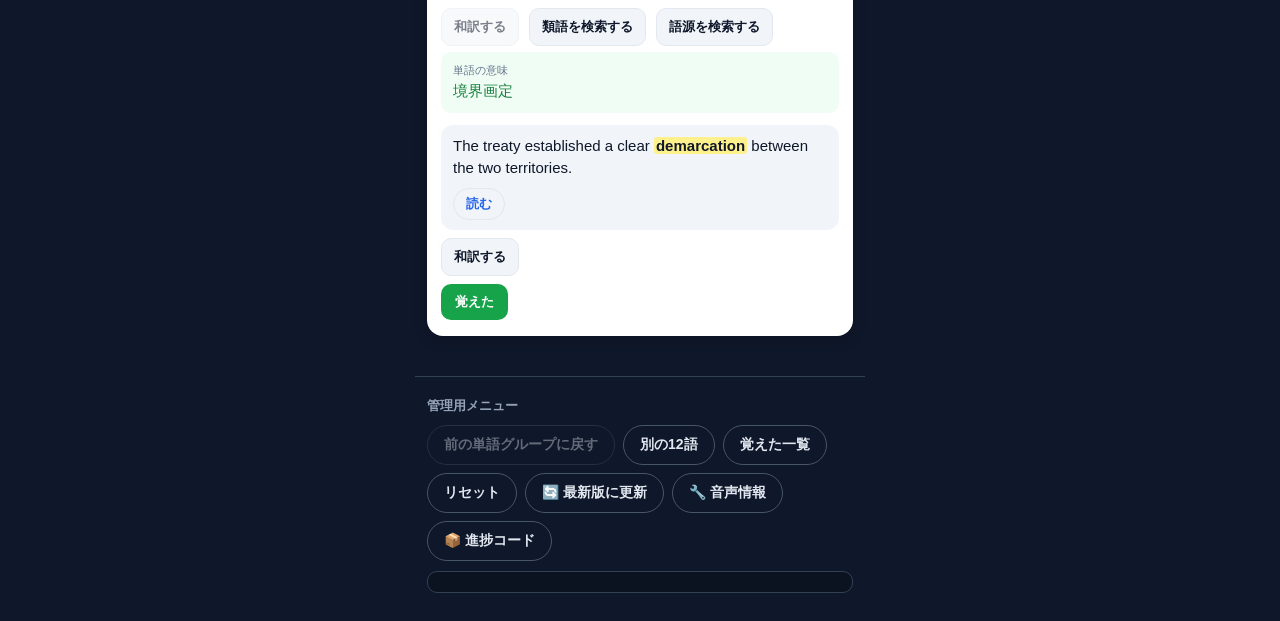
==== commit 8b9de8c2: "進捗コード機能をワンタップ化（クリップボード自動連携・レベルタグ付与）、v60に更新 Co-authored-by: Cursor <cursoragent@cursor.com>" ====
--- a/index.html
+++ b/index.html
@@ -38,9 +38,9 @@
     href="https://fonts.googleapis.com/css2?family=Yomogi&display=swap"
     rel="stylesheet"
   />
-  <link rel="manifest" href="manifest.webmanifest?v=58" />
-  <link rel="apple-touch-icon" href="header-cat.png?v=58" />
-  <link rel="stylesheet" href="style.css?v=58" />
+  <link rel="manifest" href="manifest.webmanifest?v=60" />
+  <link rel="apple-touch-icon" href="header-cat.png?v=60" />
+  <link rel="stylesheet" href="style.css?v=60" />
 </head>
 <body>
   <header class="app-header">
@@ -50,7 +50,7 @@
         <span class="title-sub">ドリル</span>
       </h1>
       <span class="subtitle">中級 <span id="appVersion"></span></span>
-      <img class="header-mascot" src="header-cat.png?v=58" alt="" />
+      <img class="header-mascot" src="header-cat.png?v=60" alt="" />
     </div>
     <div class="header-stats">
       <span id="learnedCount">覚えた: 0</span>
@@ -104,13 +104,15 @@
       <button id="resetBtn" class="btn btn-ghost">リセット</button>
       <button id="updateBtn" class="btn btn-ghost">🔄 最新版に更新</button>
       <button id="voiceInfoBtn" class="btn btn-ghost">🔧 音声情報</button>
+      <button id="progressCodeBtn" class="btn btn-ghost">📦 進捗コード</button>
     </div>
     <div id="learnedPanel" class="learned-panel" hidden></div>
     <div id="voicePanel" class="voice-panel" hidden></div>
+    <div id="progressCodePanel" class="progress-code-panel" hidden></div>
   </footer>
 
-  <script src="words_extra.js?v=58"></script>
-  <script src="words.js?v=58"></script>
-  <script src="app.js?v=58"></script>
+  <script src="words_extra.js?v=60"></script>
+  <script src="words.js?v=60"></script>
+  <script src="app.js?v=60"></script>
 </body>
 </html>
--- a/style.css
+++ b/style.css
@@ -325,6 +325,57 @@
   cursor: pointer;
 }
 
+/* ---------- 進捗コードパネル ---------- */
+.progress-code-panel {
+  margin-top: 10px;
+  background: #0b1220;
+  border: 1px solid #334155;
+  border-radius: 10px;
+  padding: 10px 12px;
+  display: flex;
+  flex-direction: column;
+  gap: 12px;
+}
+
+.progress-code-desc {
+  margin: 0;
+  font-size: 13px;
+  color: #94a3b8;
+}
+
+.progress-code-section {
+  display: flex;
+  flex-direction: column;
+  gap: 6px;
+}
+
+.progress-code-section .label {
+  font-size: 12px;
+  font-weight: 700;
+  color: #94a3b8;
+}
+
+.progress-code-textarea {
+  width: 100%;
+  resize: vertical;
+  background: #0f172a;
+  color: #e2e8f0;
+  border: 1px solid #334155;
+  border-radius: 8px;
+  padding: 8px 10px;
+  font-size: 12px;
+  font-family: monospace;
+  box-sizing: border-box;
+}
+
+.progress-code-status {
+  font-size: 12px;
+  min-height: 1.4em;
+}
+
+.progress-code-status.ok { color: #4ade80; }
+.progress-code-status.ng { color: #f87171; }
+
 /* ---------- カード一覧 ---------- */
 .card-list {
   max-width: var(--content-width);
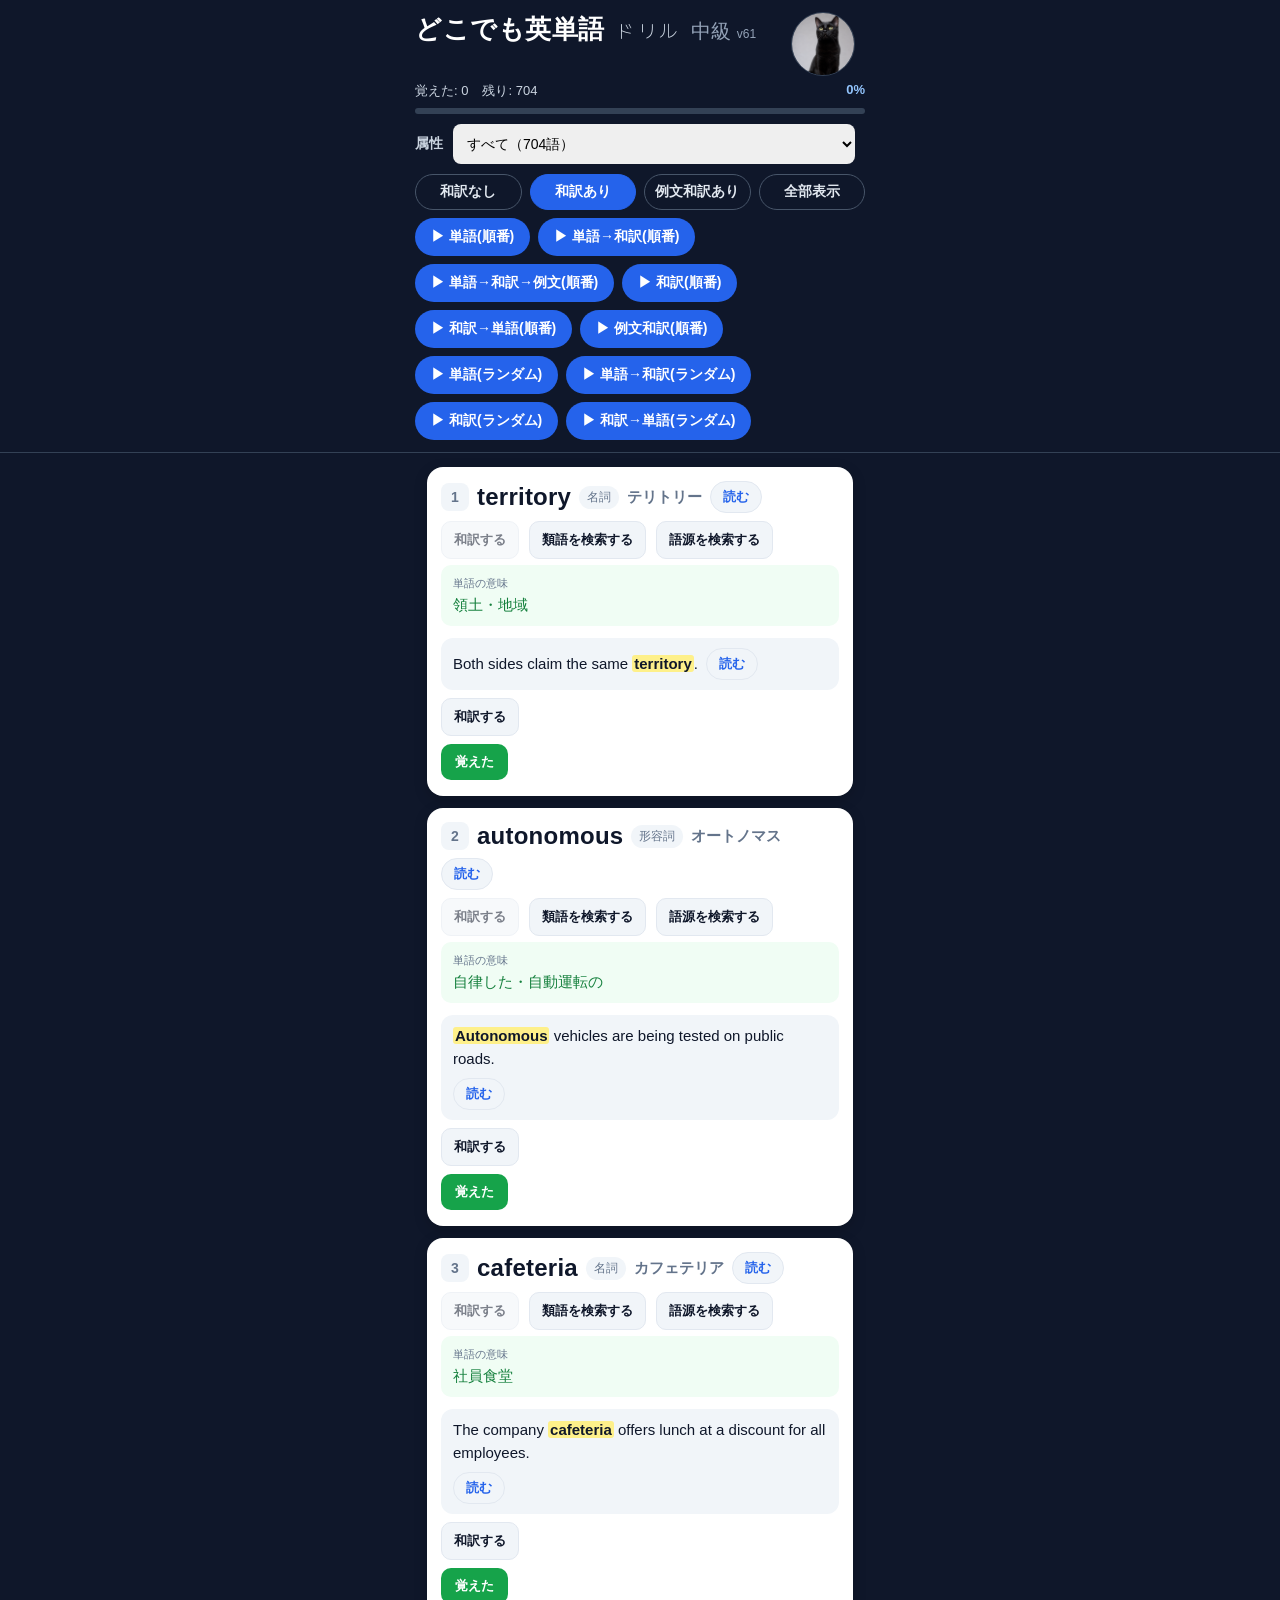
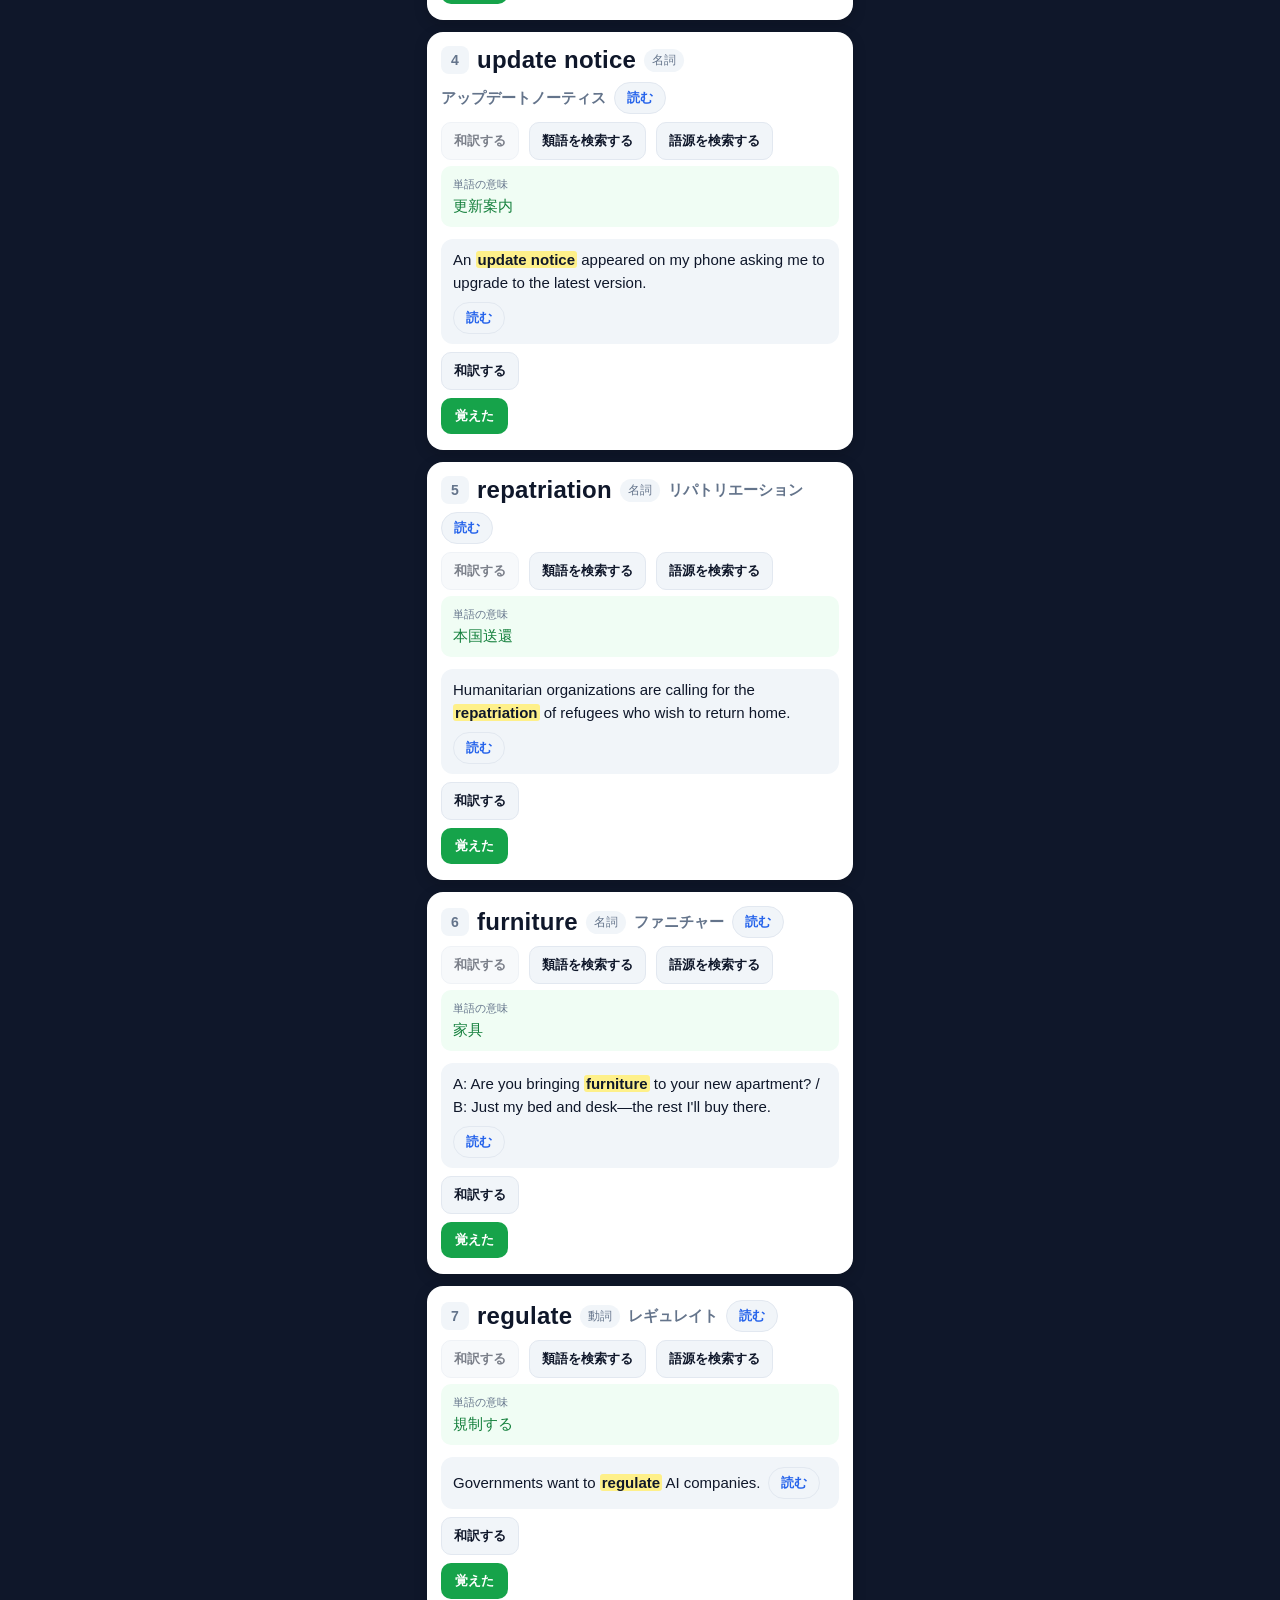
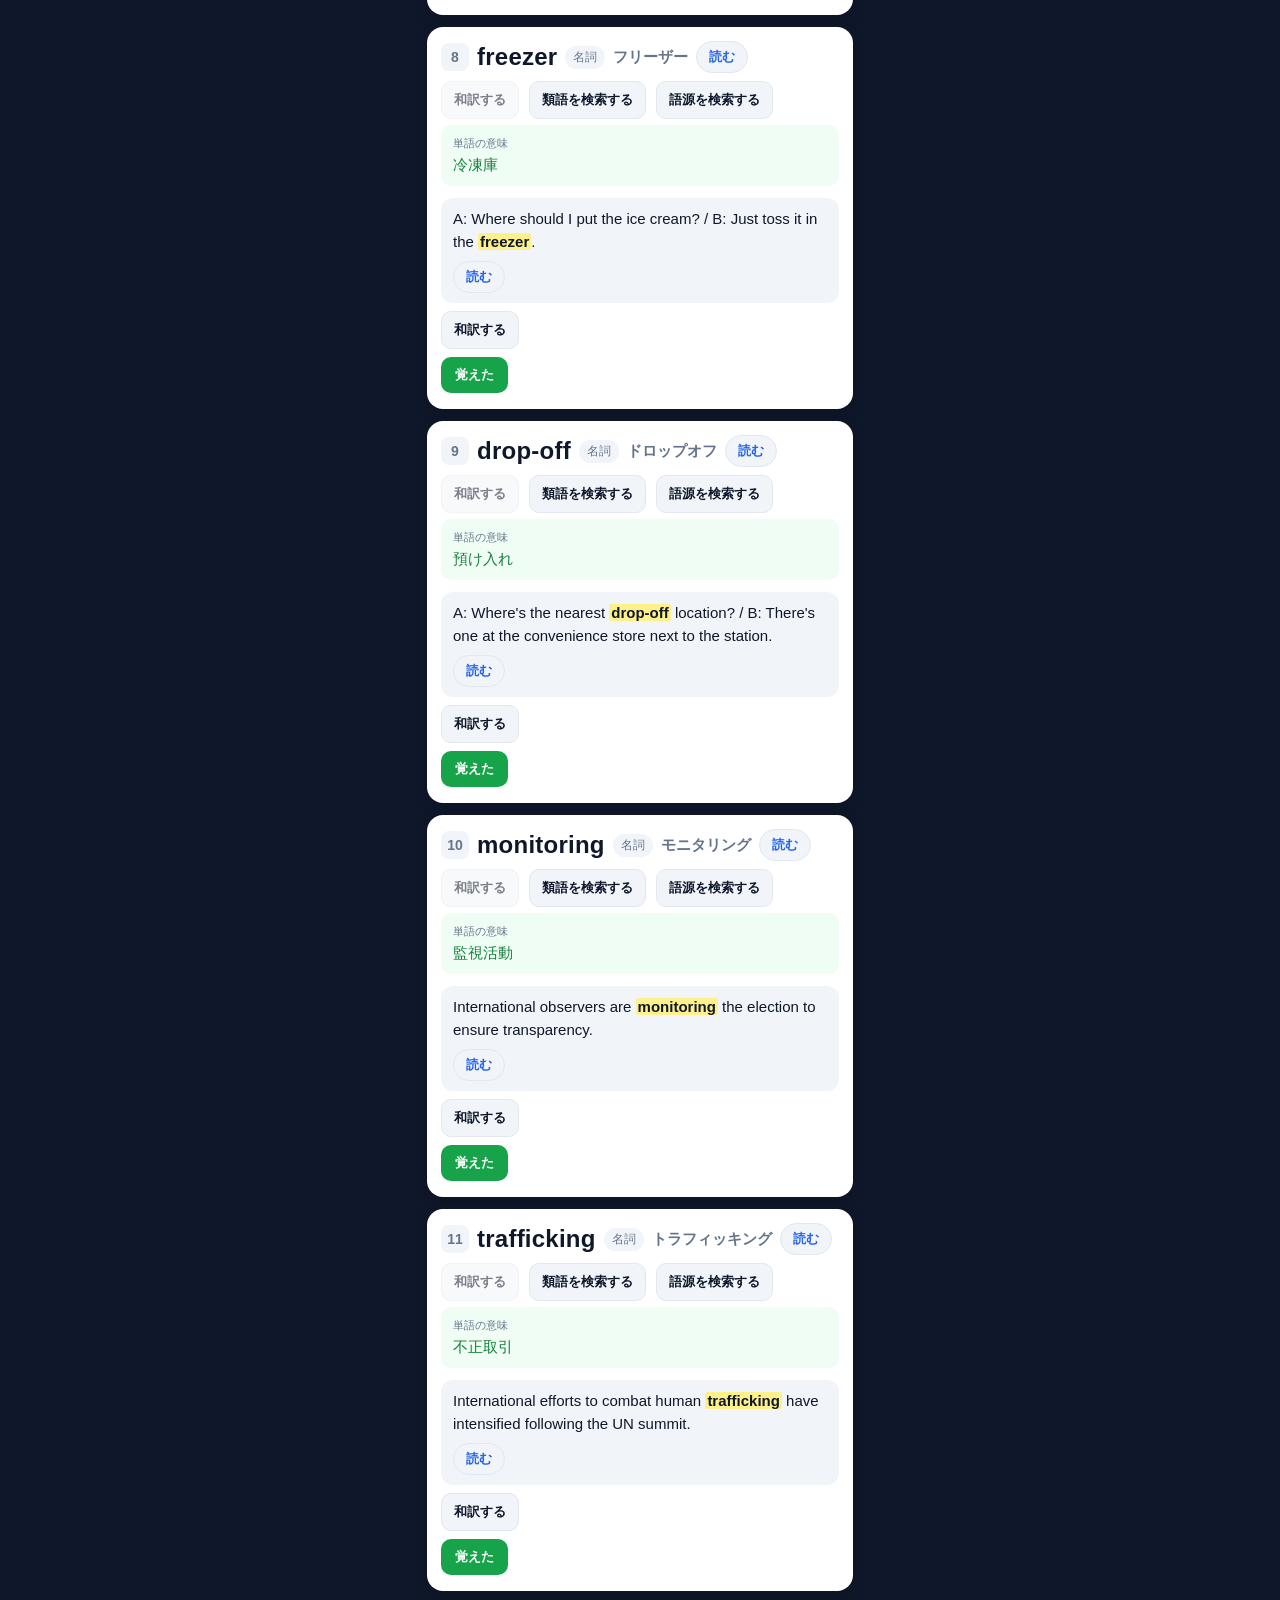
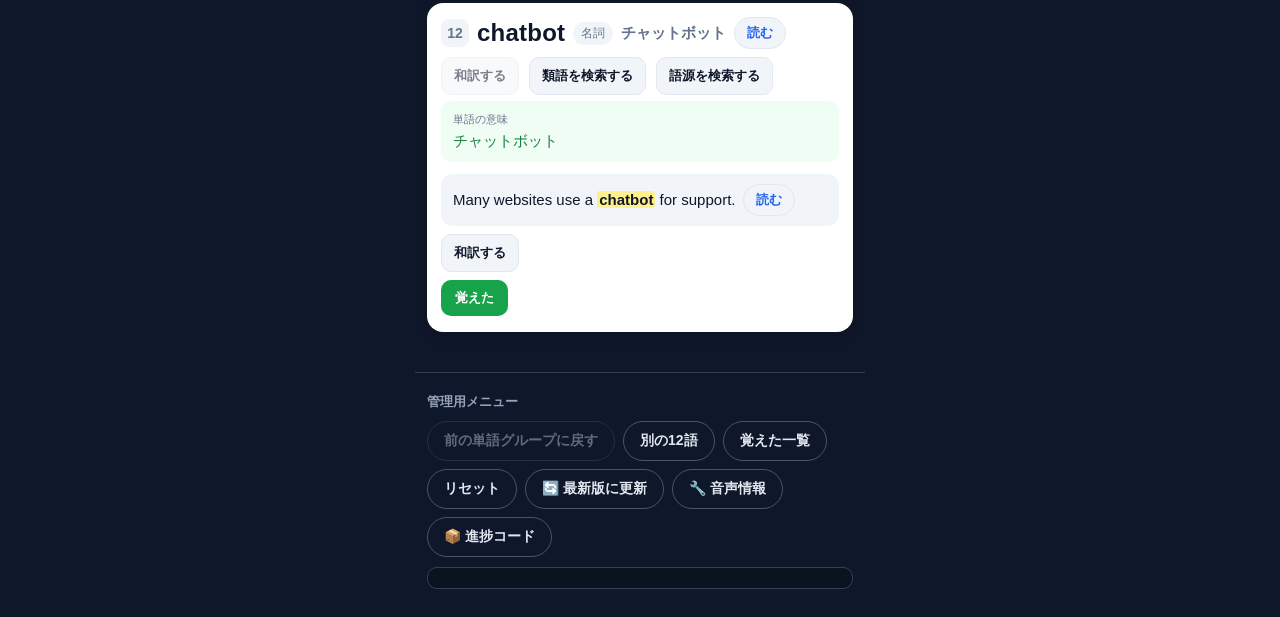
==== commit 6c33e06d: "「単語→例文」を「単語→和訳→例文」の3段階読み上げに変更 (v61) Co-authored-by: Cursor <cursoragent@cursor.com>" ====
--- a/index.html
+++ b/index.html
@@ -38,9 +38,9 @@
     href="https://fonts.googleapis.com/css2?family=Yomogi&display=swap"
     rel="stylesheet"
   />
-  <link rel="manifest" href="manifest.webmanifest?v=60" />
-  <link rel="apple-touch-icon" href="header-cat.png?v=60" />
-  <link rel="stylesheet" href="style.css?v=60" />
+  <link rel="manifest" href="manifest.webmanifest?v=61" />
+  <link rel="apple-touch-icon" href="header-cat.png?v=61" />
+  <link rel="stylesheet" href="style.css?v=61" />
 </head>
 <body>
   <header class="app-header">
@@ -50,7 +50,7 @@
         <span class="title-sub">ドリル</span>
       </h1>
       <span class="subtitle">中級 <span id="appVersion"></span></span>
-      <img class="header-mascot" src="header-cat.png?v=60" alt="" />
+      <img class="header-mascot" src="header-cat.png?v=61" alt="" />
     </div>
     <div class="header-stats">
       <span id="learnedCount">覚えた: 0</span>
@@ -74,7 +74,7 @@
     <div class="header-actions header-actions-read">
       <button id="readWordsSeqBtn" class="btn btn-primary">▶ 単語(順番)</button>
       <button id="readWordJaSeqBtn" class="btn btn-primary">▶ 単語→和訳(順番)</button>
-      <button id="readWordExBtn" class="btn btn-primary">▶ 単語→例文(順番)</button>
+      <button id="readWordExBtn" class="btn btn-primary">▶ 単語→和訳→例文(順番)</button>
       <button id="readJaSeqBtn" class="btn btn-primary">▶ 和訳(順番)</button>
       <button id="readJaWordSeqBtn" class="btn btn-primary">▶ 和訳→単語(順番)</button>
       <button id="readExJaBtn" class="btn btn-primary">▶ 例文和訳(順番)</button>
@@ -111,8 +111,8 @@
     <div id="progressCodePanel" class="progress-code-panel" hidden></div>
   </footer>
 
-  <script src="words_extra.js?v=60"></script>
-  <script src="words.js?v=60"></script>
-  <script src="app.js?v=60"></script>
+  <script src="words_extra.js?v=61"></script>
+  <script src="words.js?v=61"></script>
+  <script src="app.js?v=61"></script>
 </body>
 </html>
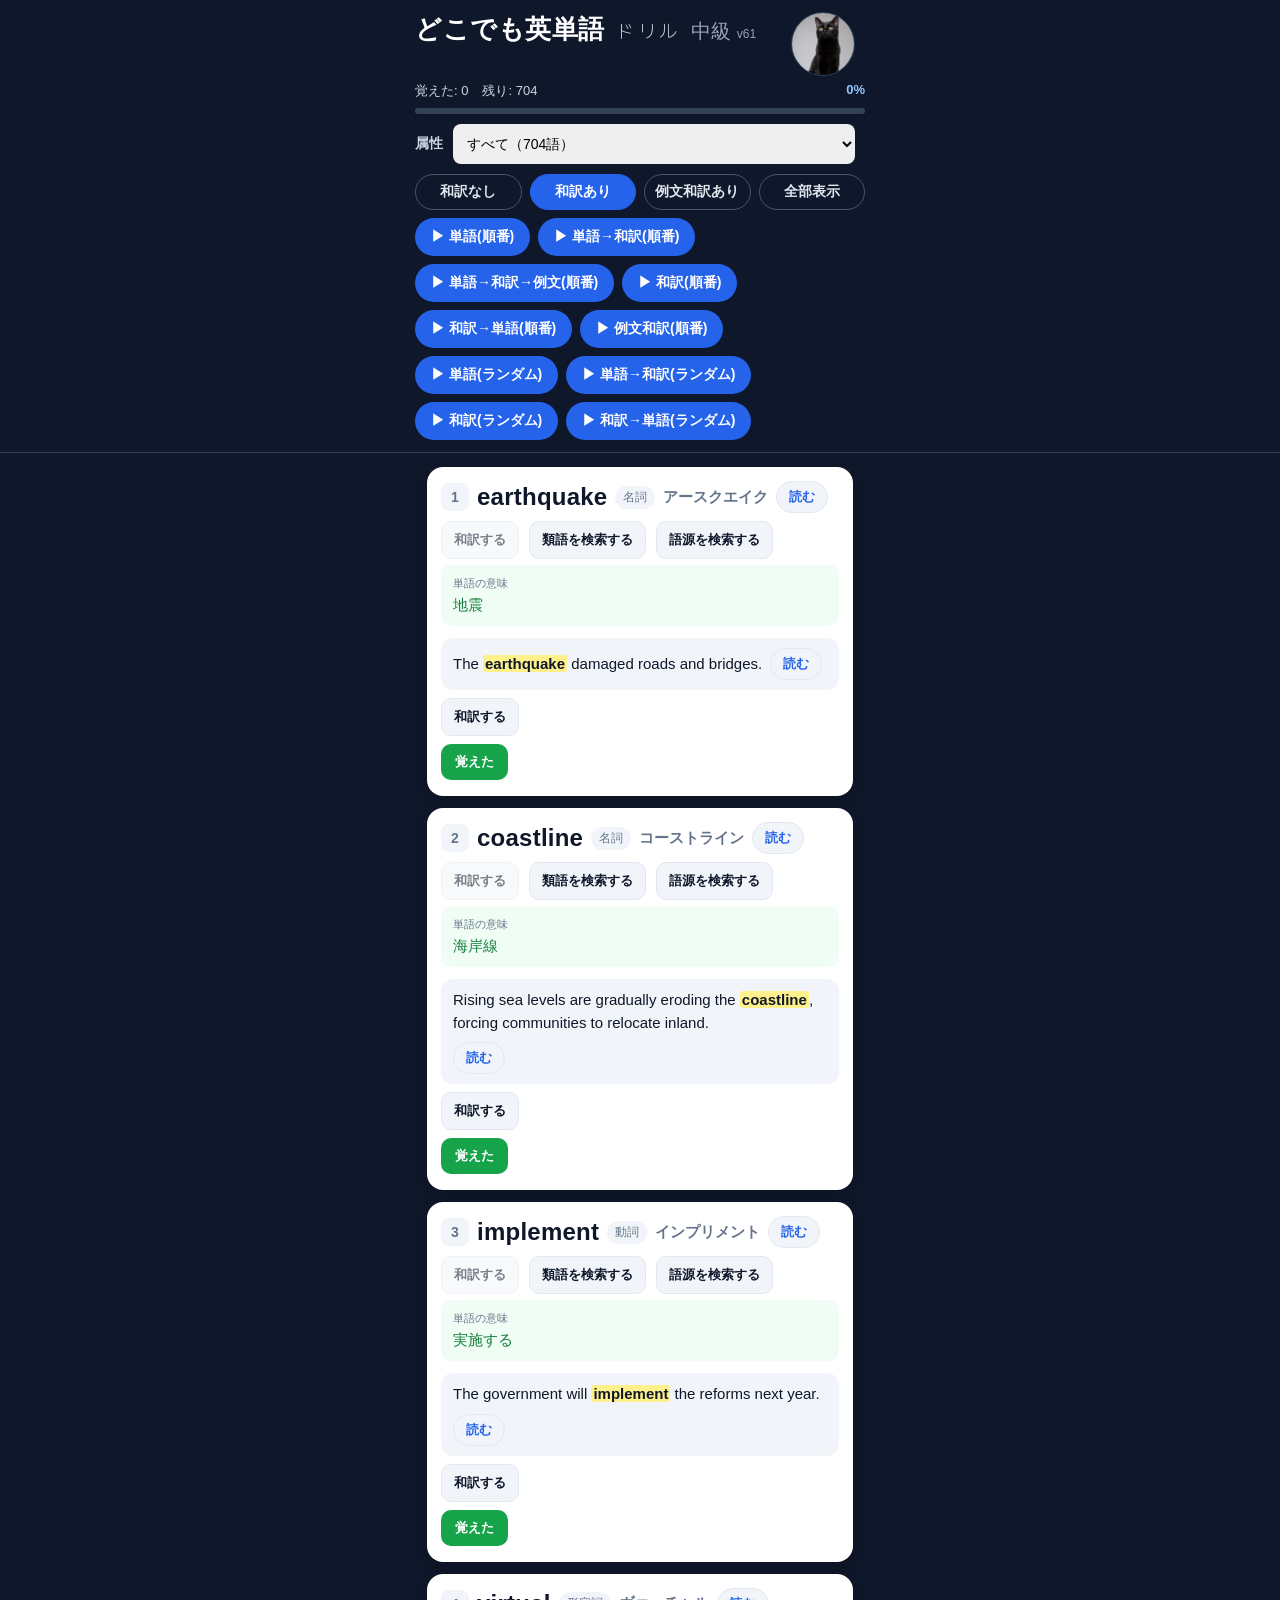
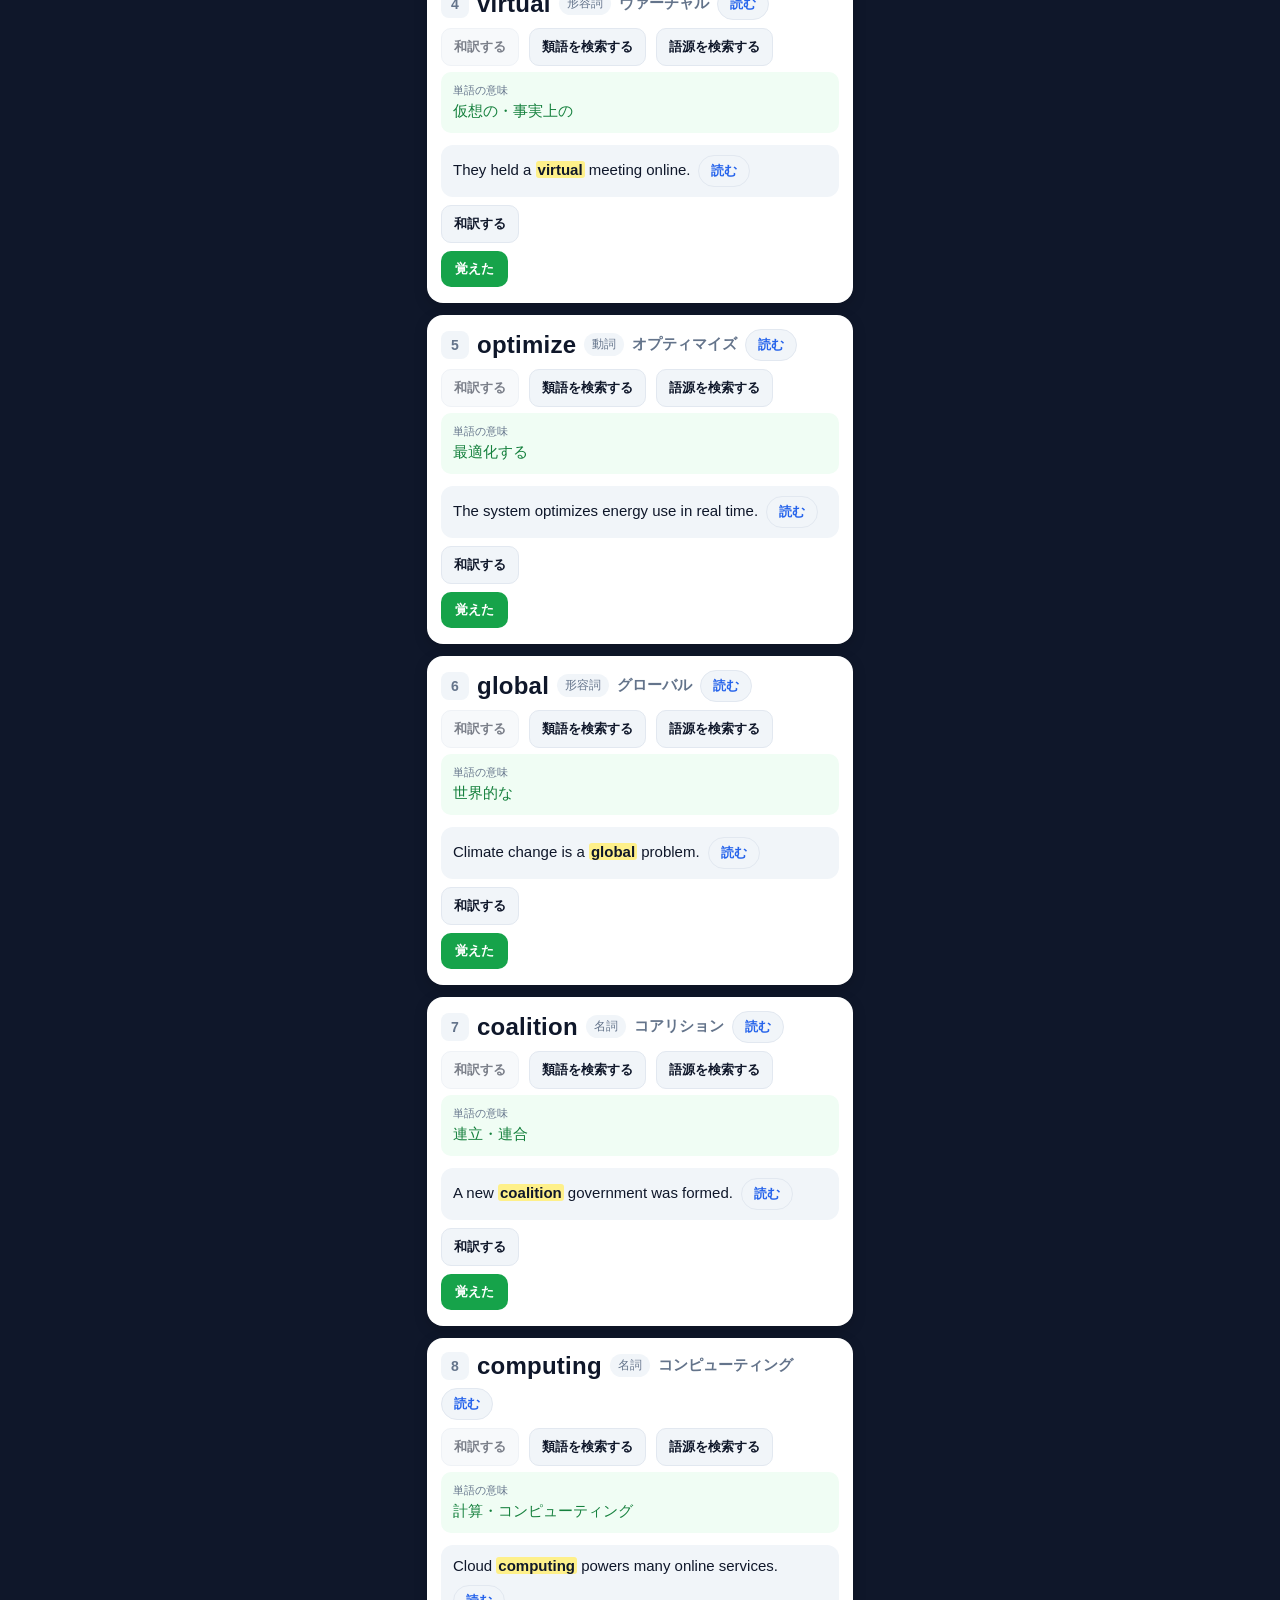
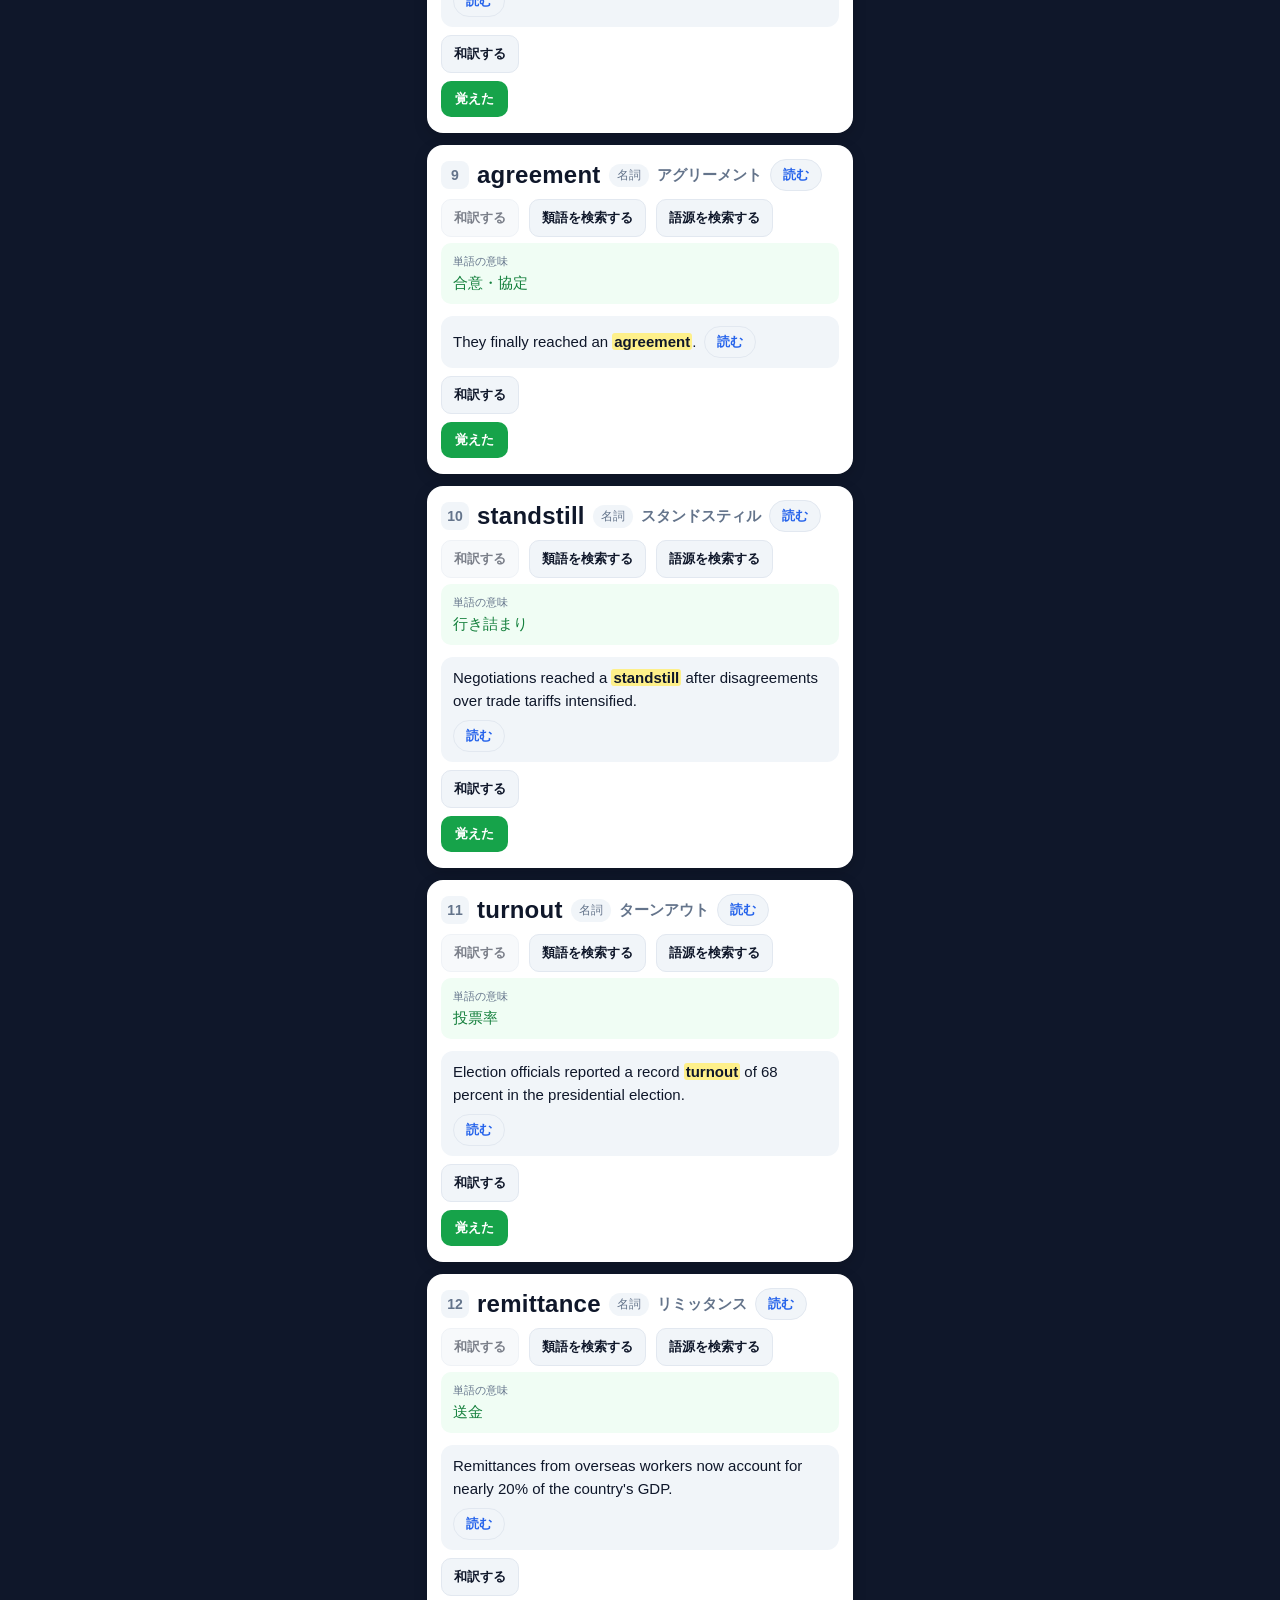
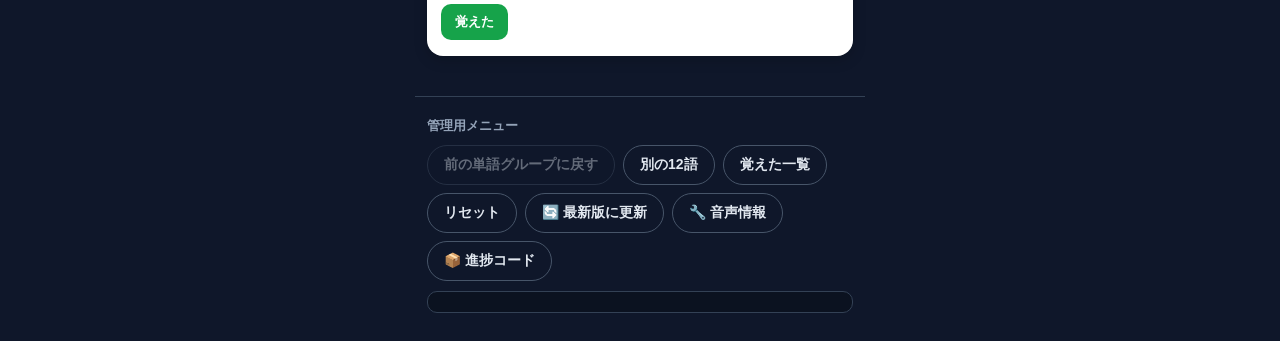
==== commit 4402b2ee: "アプリ名を正式名称に統一しプライバシーポリシーを4アプリ対応版に更新 Co-authored-by: Cursor <cursoragent@cursor.com>" ====
--- a/index.html
+++ b/index.html
@@ -31,7 +31,7 @@
       });
     })();
   </script>
-  <title>どこでも英単語 ドリル（中級）</title>
+  <title>どこでも英単語 ドリル 中級</title>
   <link rel="preconnect" href="https://fonts.googleapis.com" />
   <link rel="preconnect" href="https://fonts.gstatic.com" crossorigin />
   <link
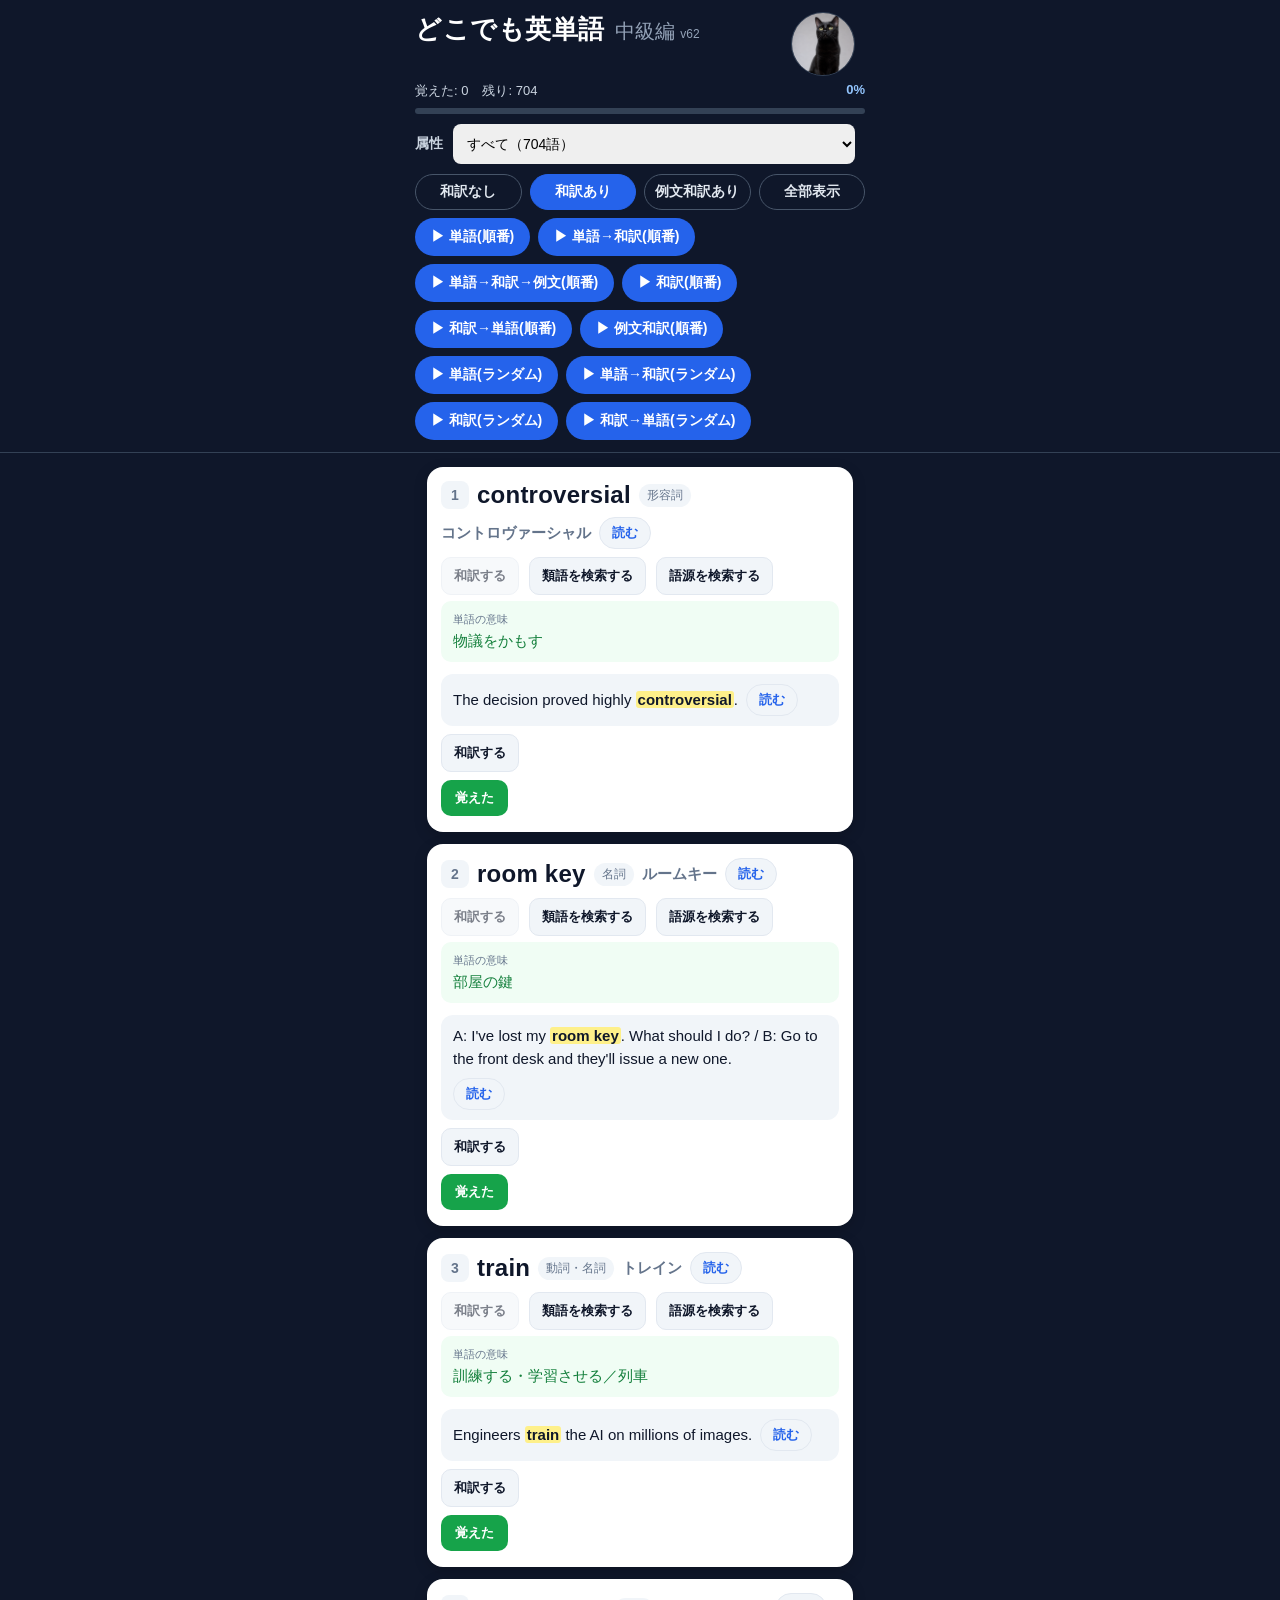
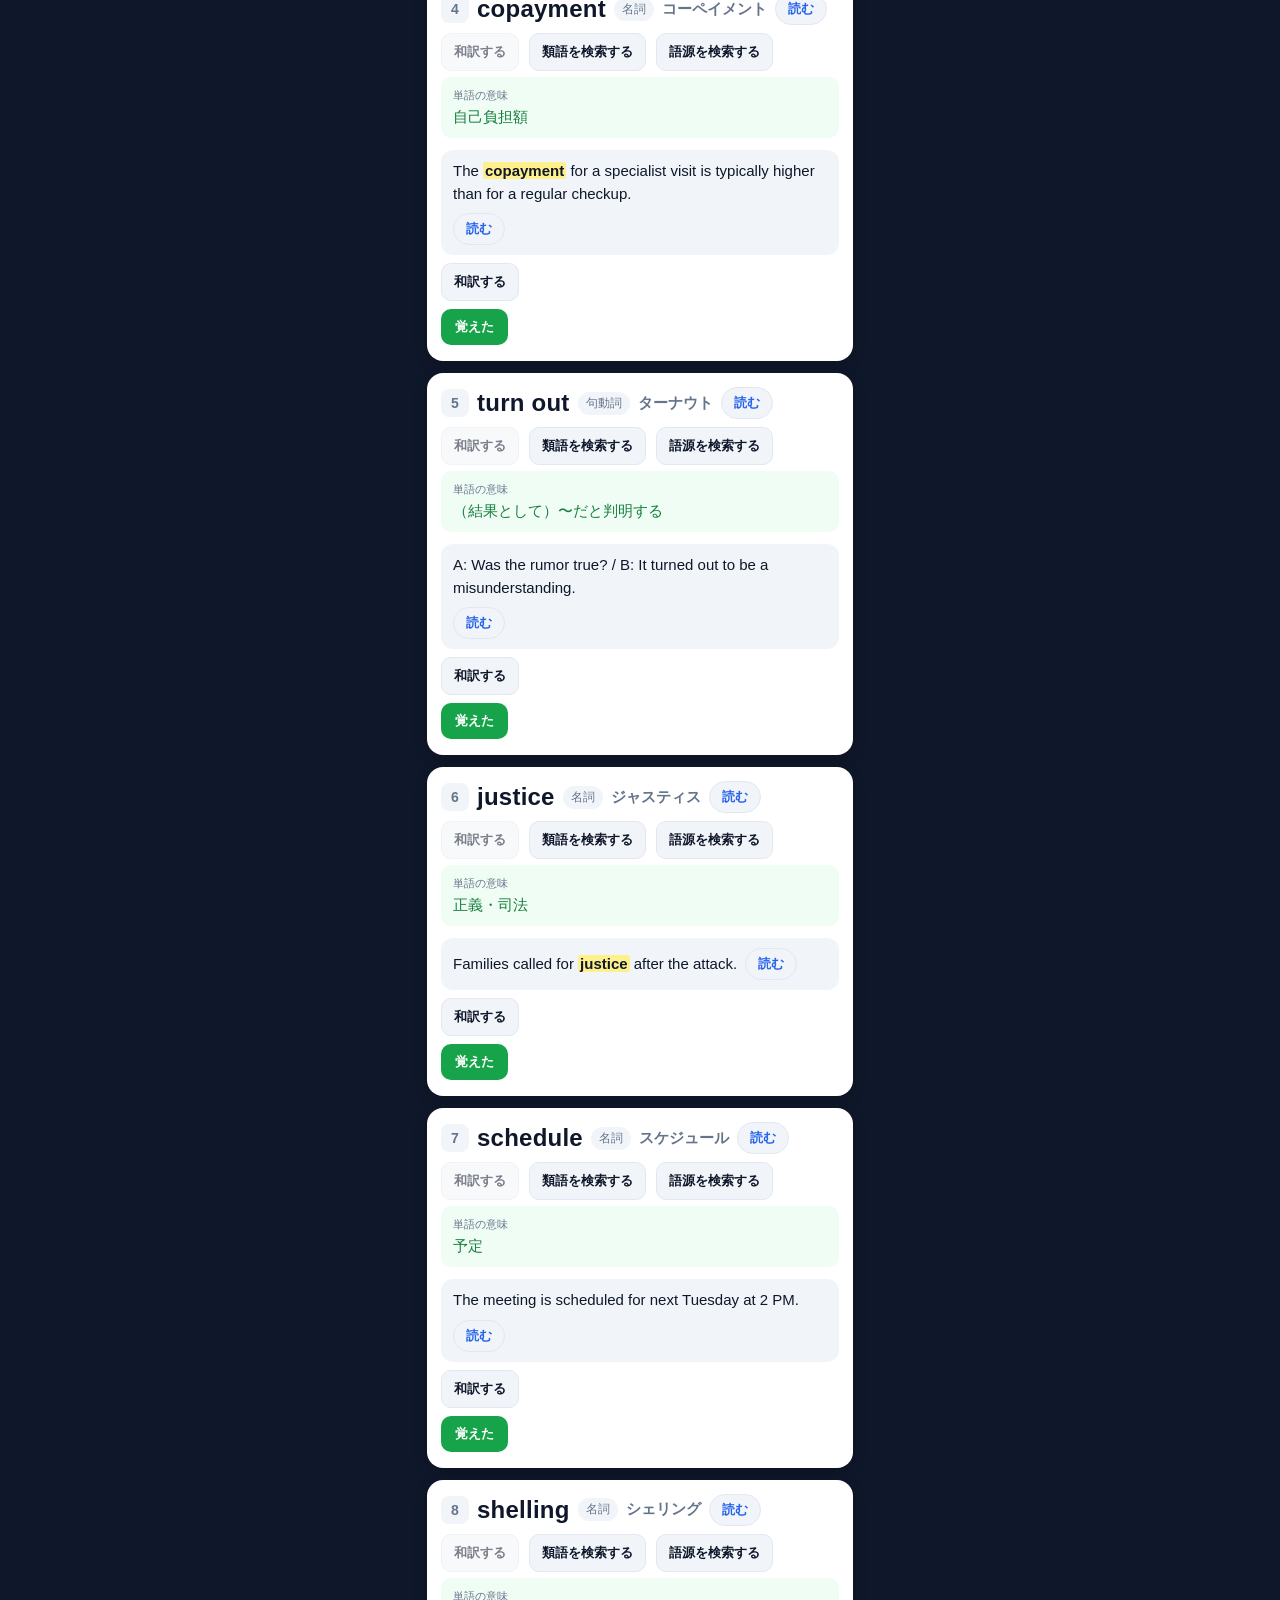
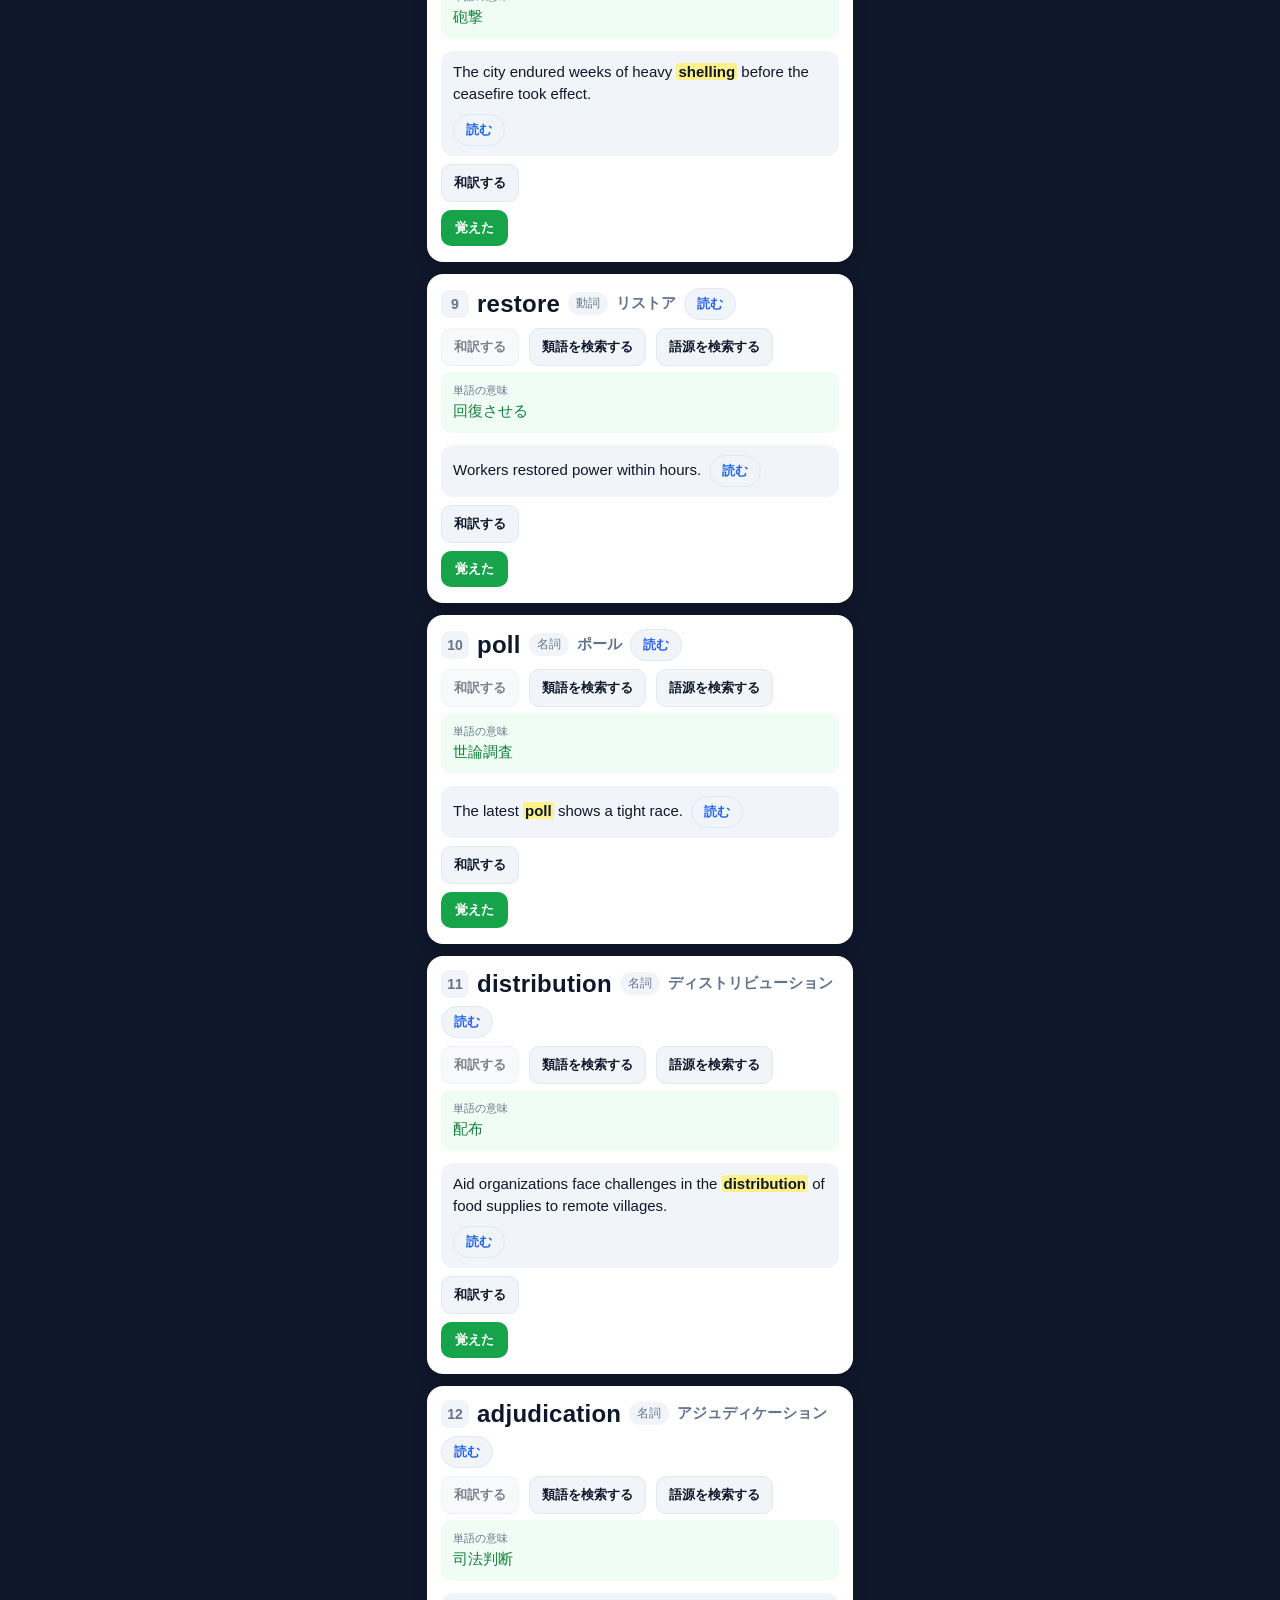
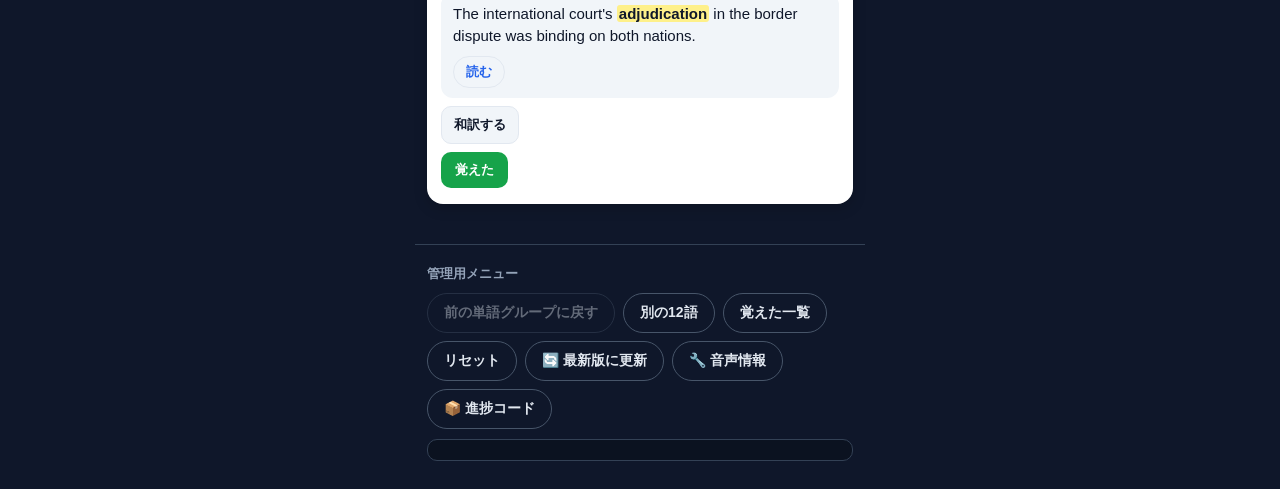
==== commit 19e13c53: "アプリ名を「どこでも英単語 中級編」に統一 Co-authored-by: Cursor <cursoragent@cursor.com>" ====
--- a/index.html
+++ b/index.html
@@ -31,26 +31,25 @@
       });
     })();
   </script>
-  <title>どこでも英単語 ドリル 中級</title>
+  <title>どこでも英単語 中級編</title>
   <link rel="preconnect" href="https://fonts.googleapis.com" />
   <link rel="preconnect" href="https://fonts.gstatic.com" crossorigin />
   <link
     href="https://fonts.googleapis.com/css2?family=Yomogi&display=swap"
     rel="stylesheet"
   />
-  <link rel="manifest" href="manifest.webmanifest?v=61" />
-  <link rel="apple-touch-icon" href="header-cat.png?v=61" />
-  <link rel="stylesheet" href="style.css?v=61" />
+  <link rel="manifest" href="manifest.webmanifest?v=62" />
+  <link rel="apple-touch-icon" href="header-cat.png?v=62" />
+  <link rel="stylesheet" href="style.css?v=62" />
 </head>
 <body>
   <header class="app-header">
     <div class="header-row">
       <h1 class="brand">
         <span class="brand-name">どこでも英単語</span>
-        <span class="title-sub">ドリル</span>
       </h1>
-      <span class="subtitle">中級 <span id="appVersion"></span></span>
-      <img class="header-mascot" src="header-cat.png?v=61" alt="" />
+      <span class="subtitle">中級編 <span id="appVersion"></span></span>
+      <img class="header-mascot" src="header-cat.png?v=62" alt="" />
     </div>
     <div class="header-stats">
       <span id="learnedCount">覚えた: 0</span>
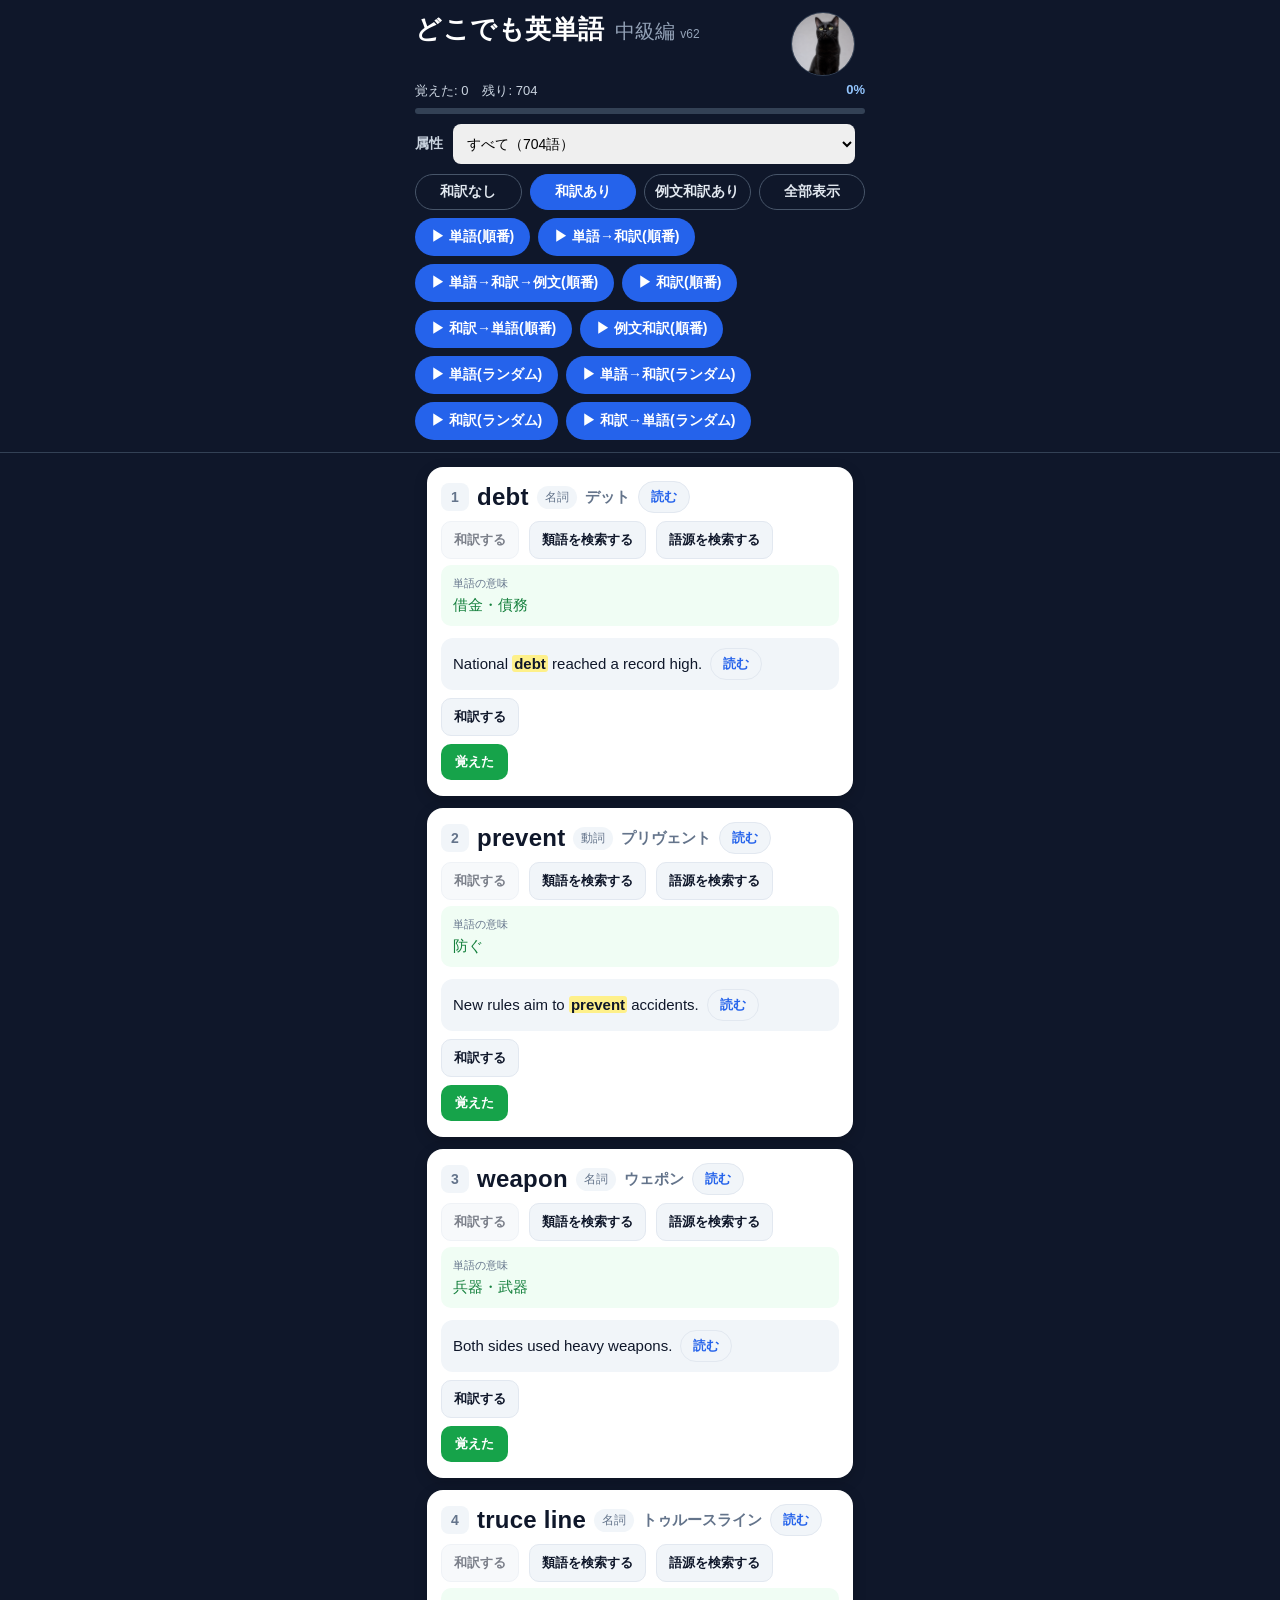
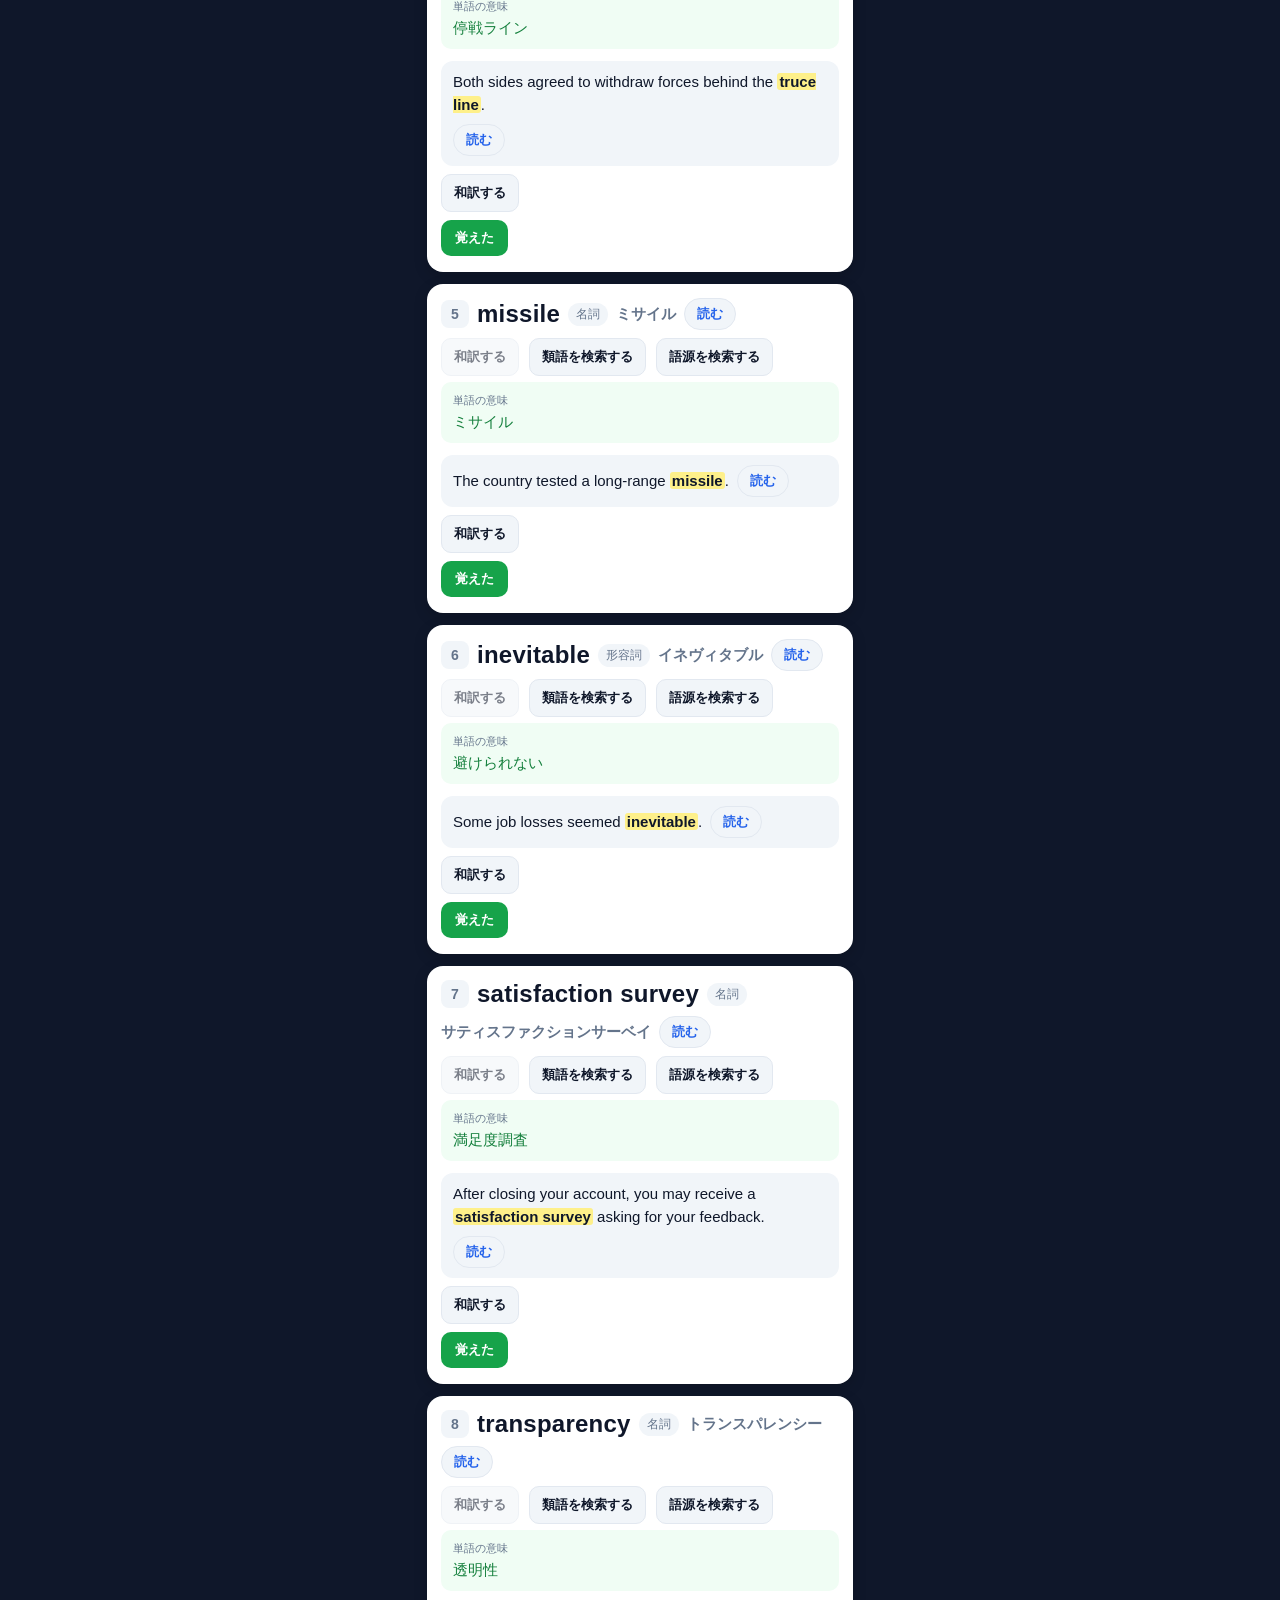
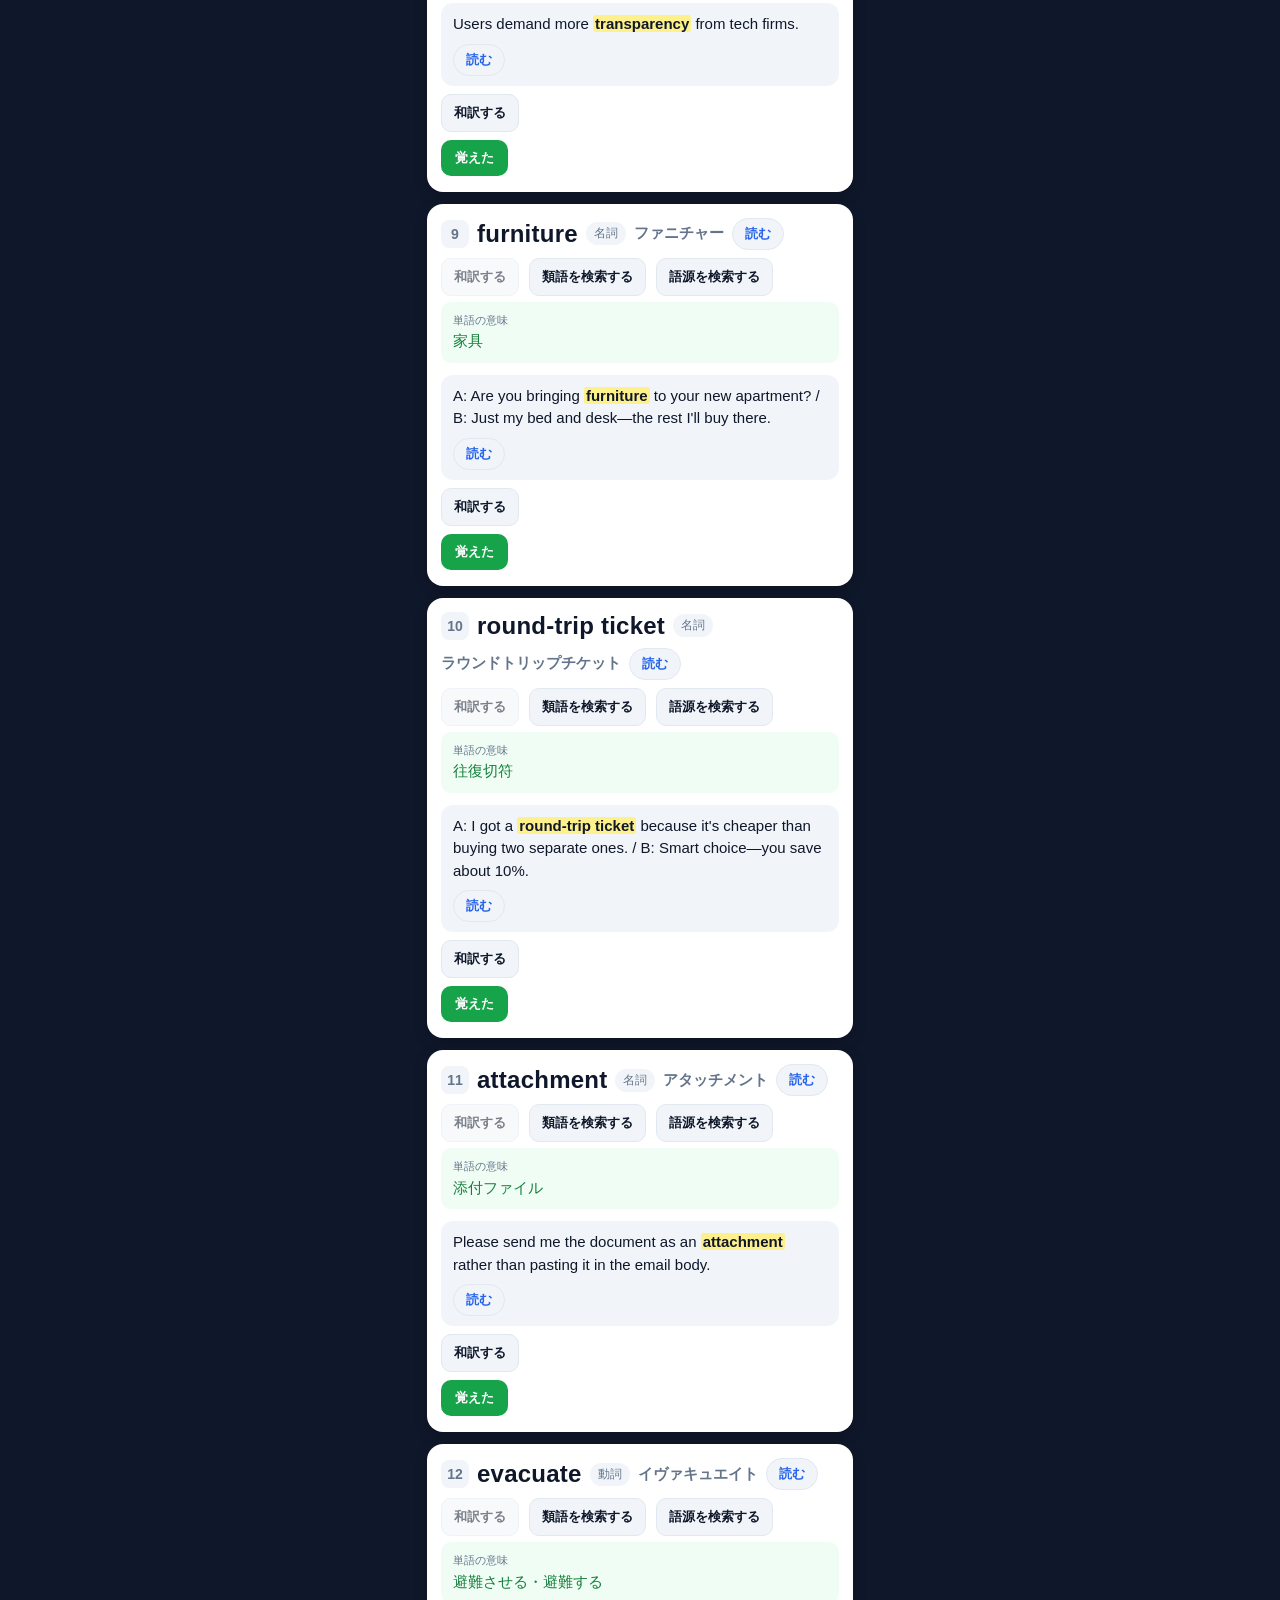
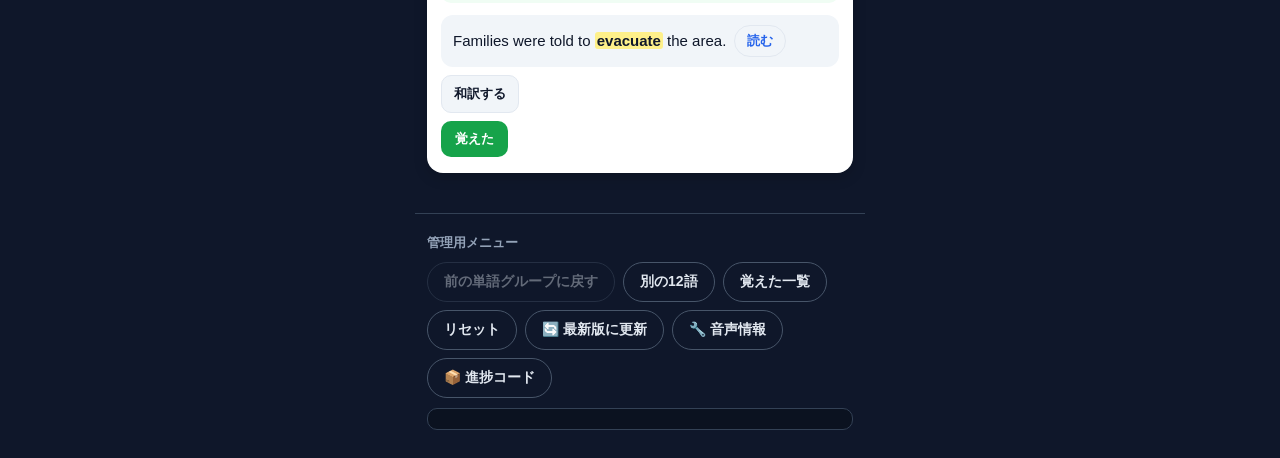
==== commit 32398333: "Fix version-check comparing versions as string inequality instead of numeric order; fix inconsistent" ====
--- a/index.html
+++ b/index.html
@@ -110,8 +110,8 @@
     <div id="progressCodePanel" class="progress-code-panel" hidden></div>
   </footer>
 
-  <script src="words_extra.js?v=61"></script>
-  <script src="words.js?v=61"></script>
-  <script src="app.js?v=61"></script>
+  <script src="words_extra.js?v=62"></script>
+  <script src="words.js?v=62"></script>
+  <script src="app.js?v=62"></script>
 </body>
 </html>
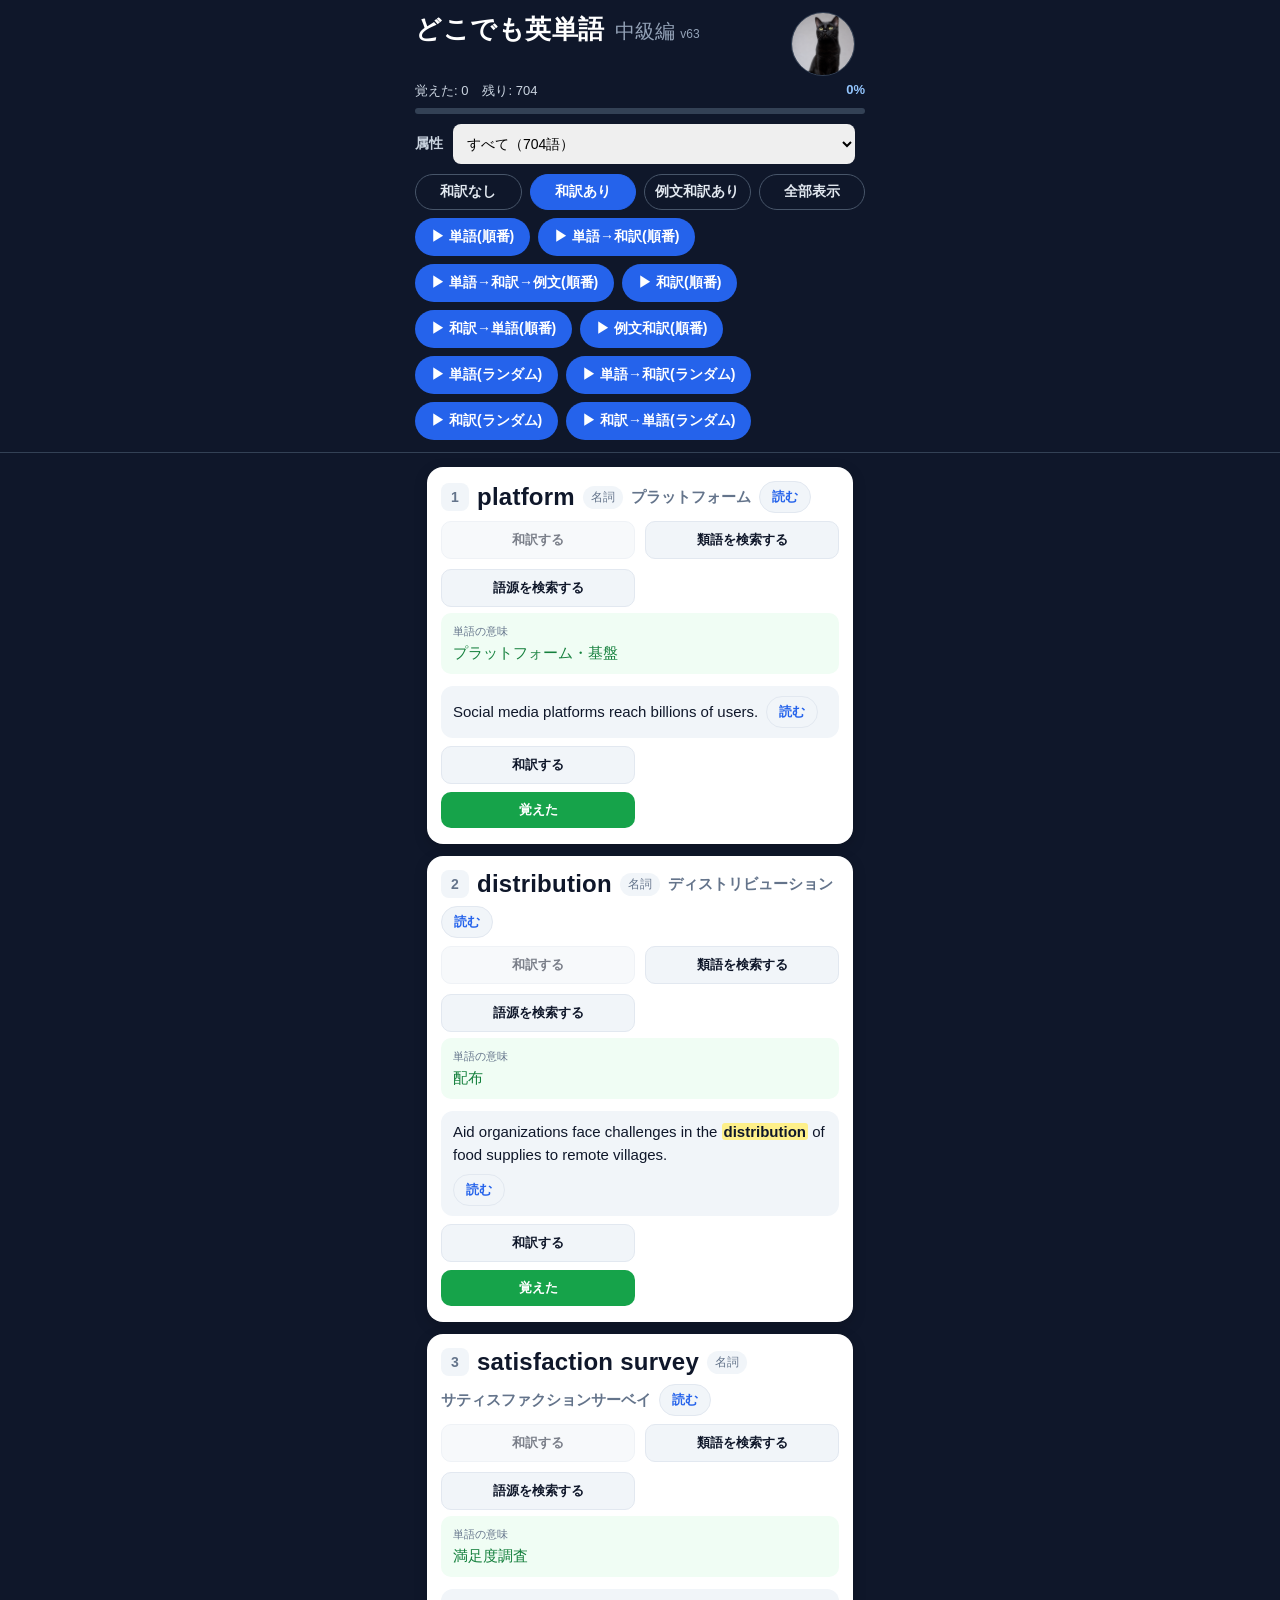
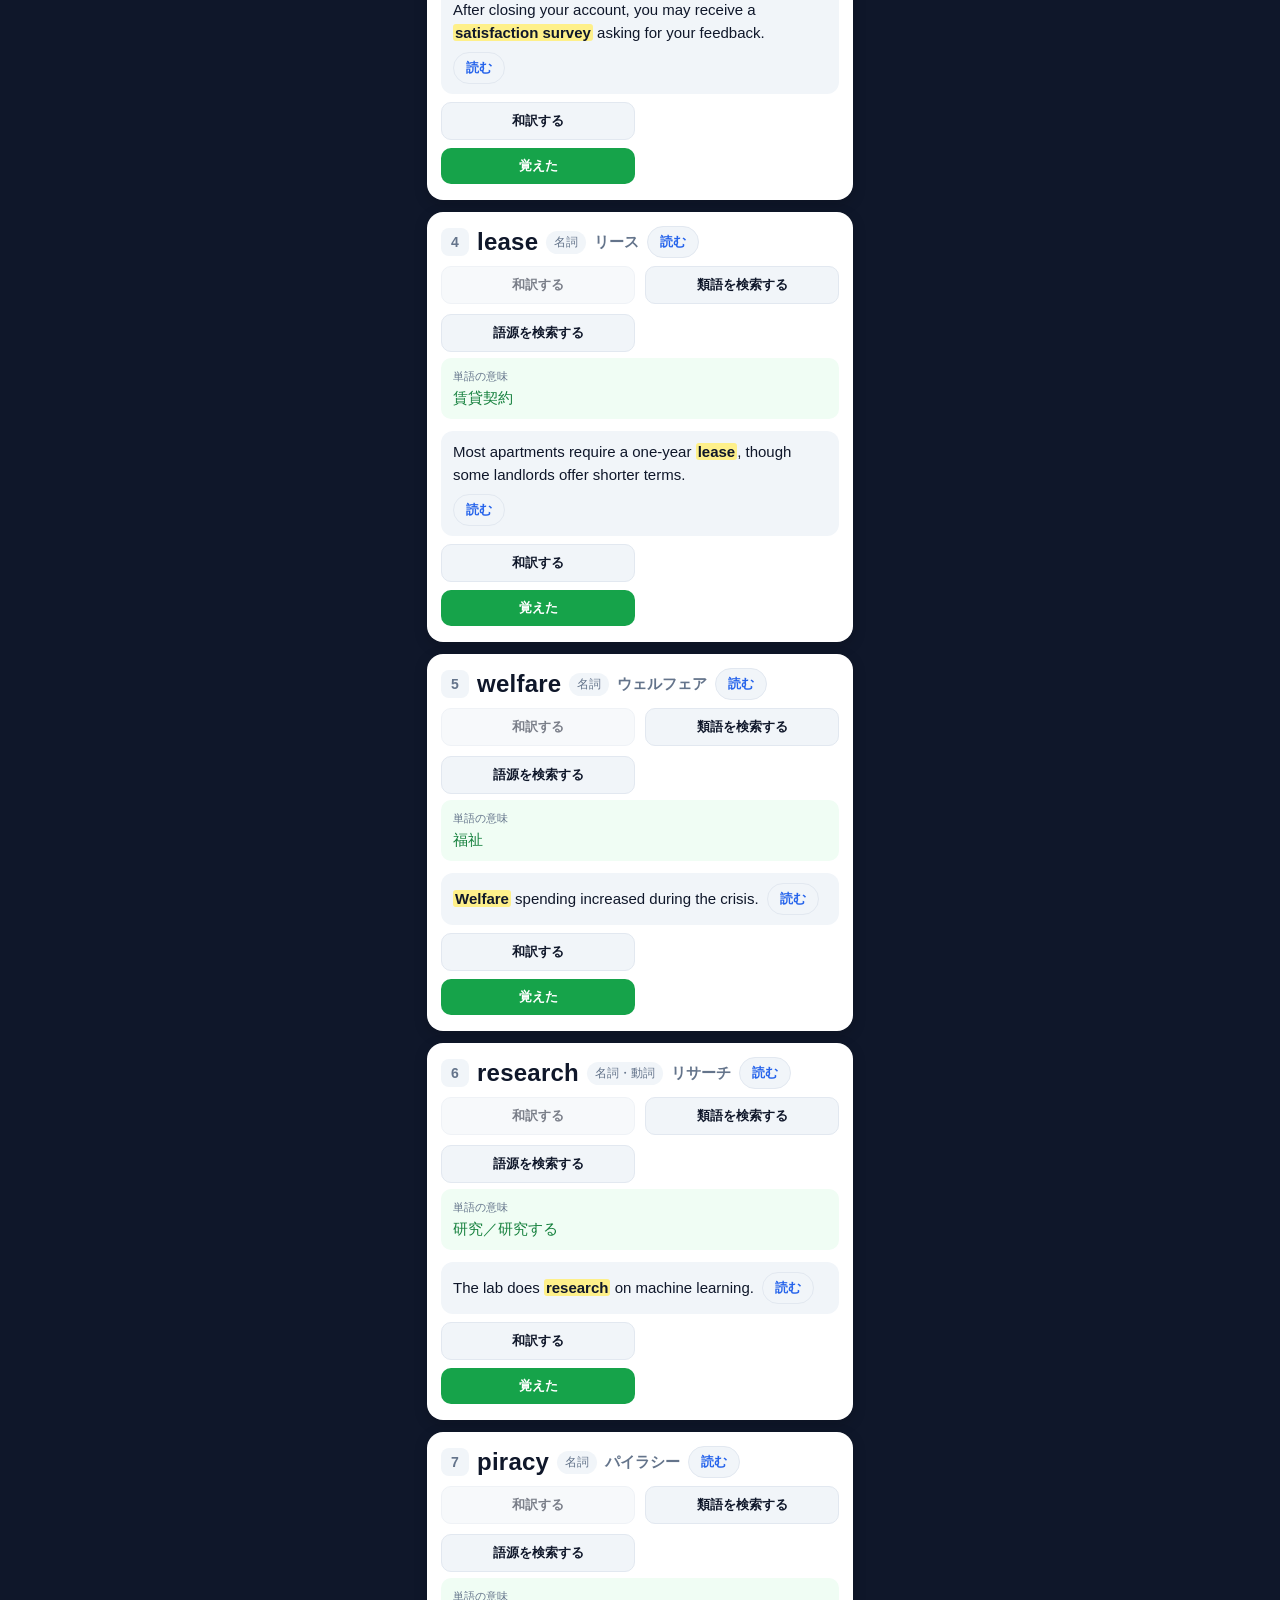
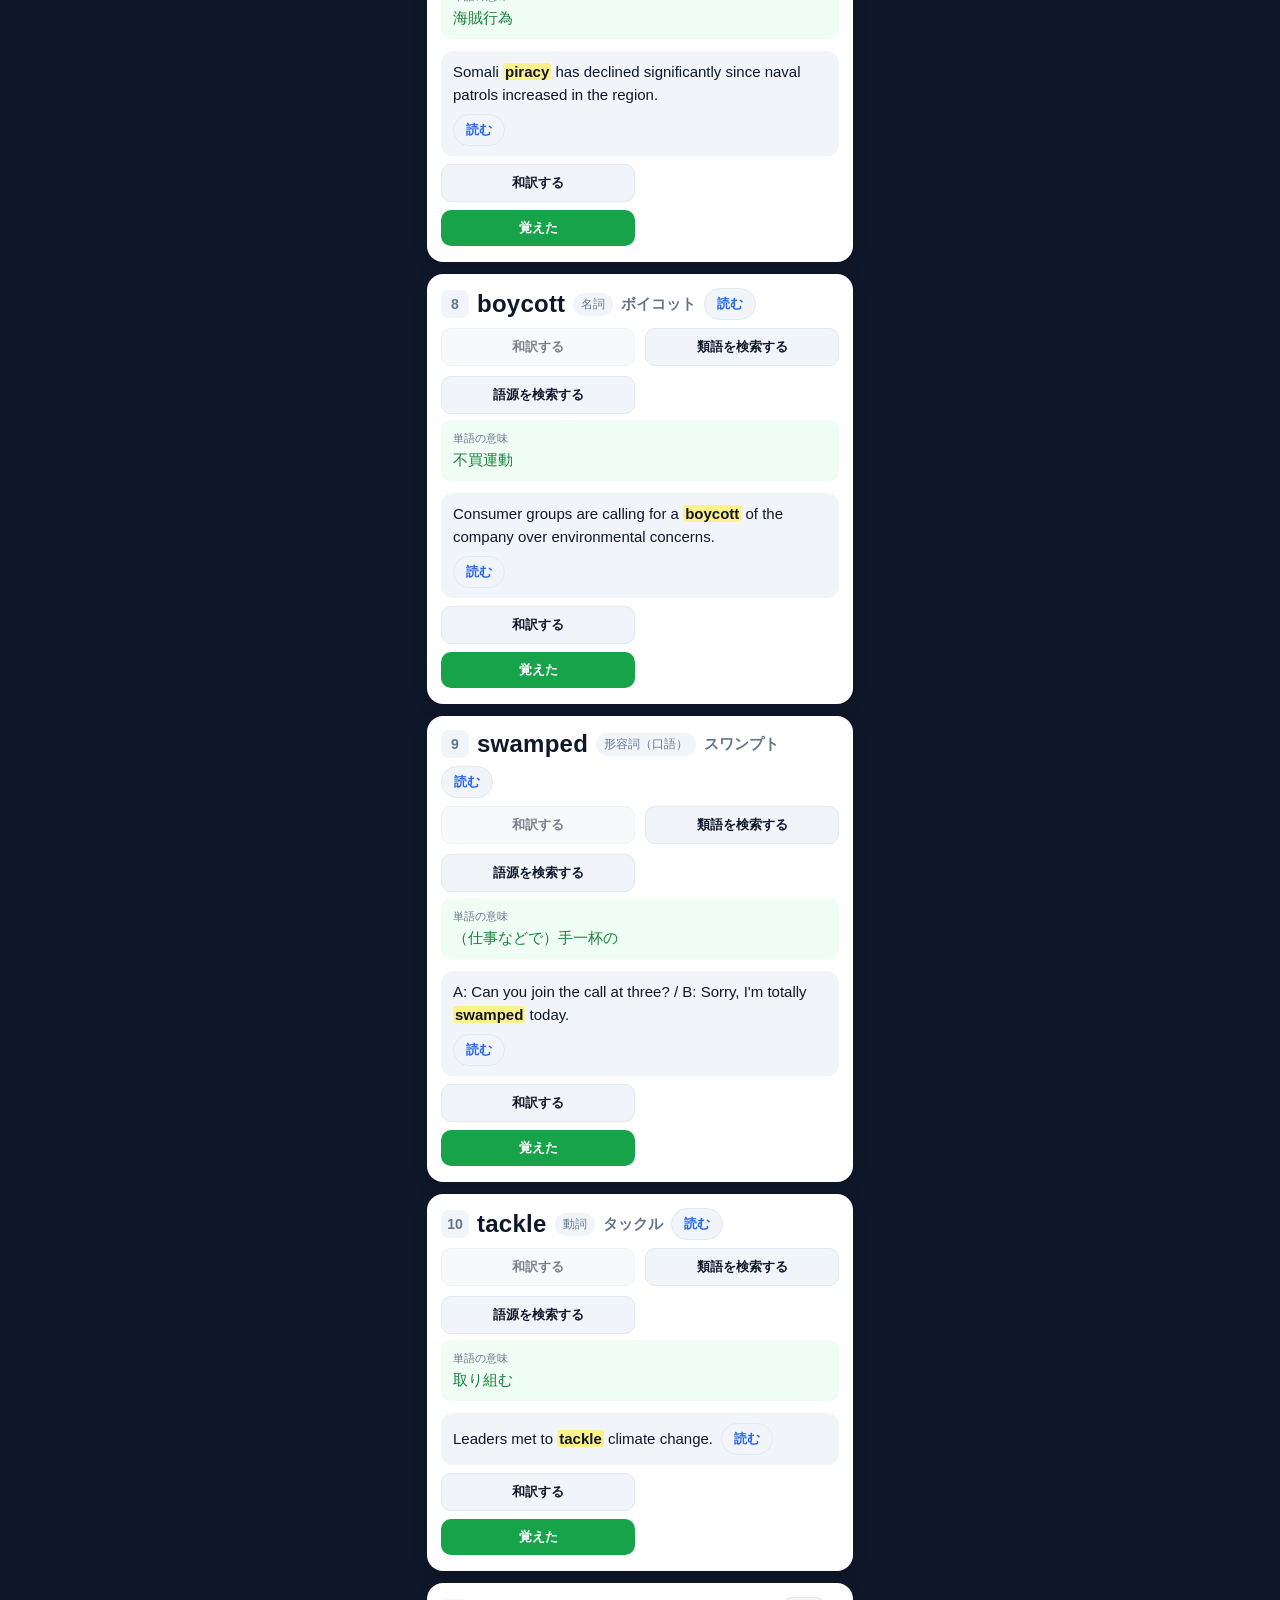
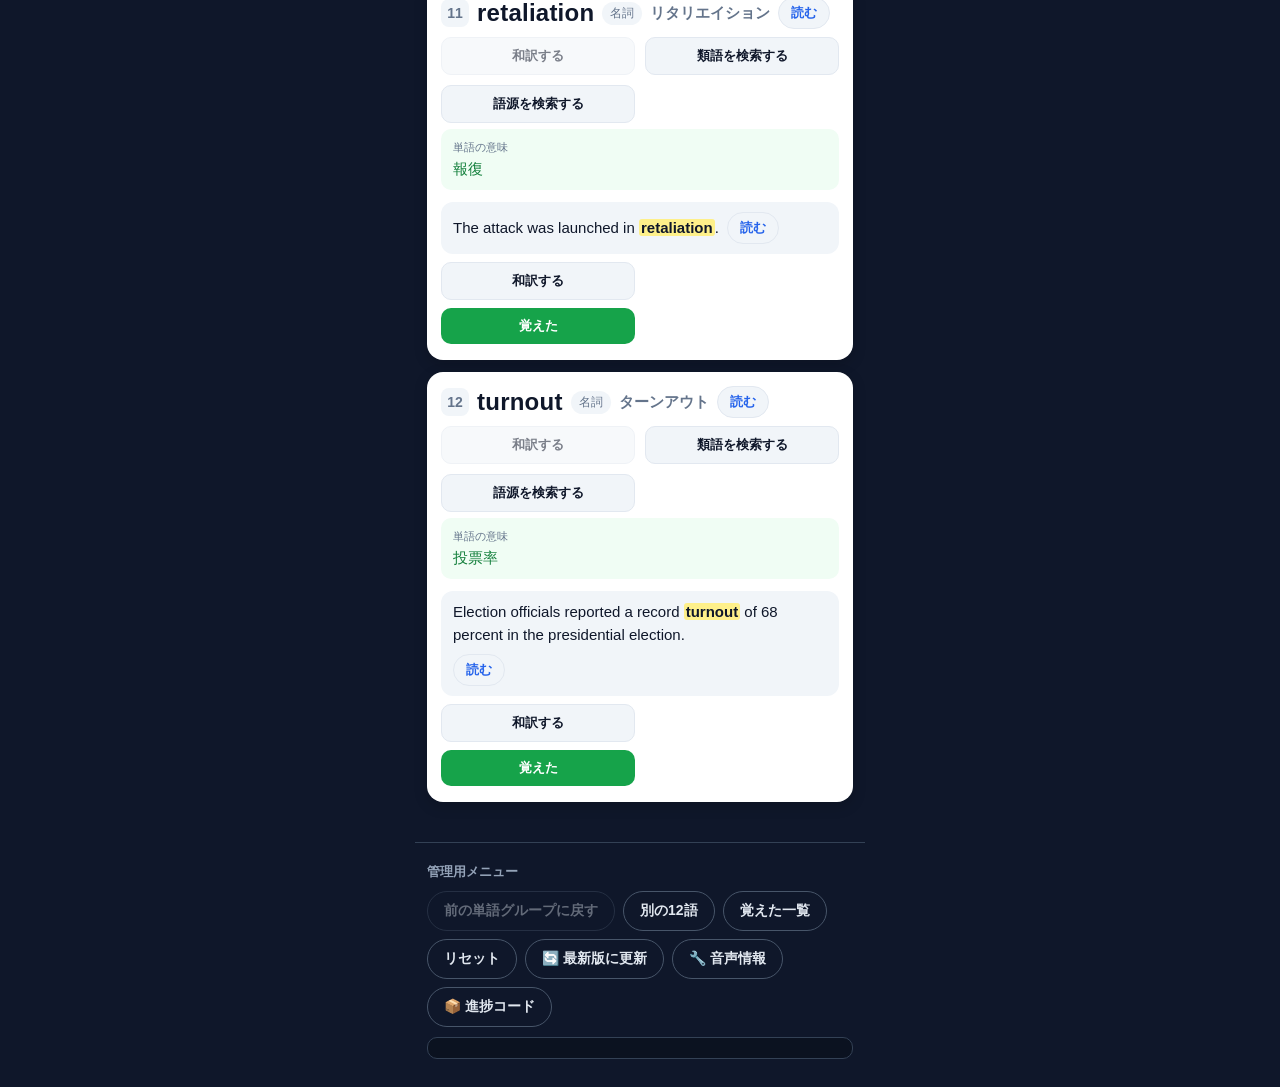
==== commit b6cf8daf: "文字サイズ拡大時のボタン崩れを修正し、アプリ内ブラウザの案内を追加 単語カードのボタン行をグリッド化してフォント拡大時も2列を維持し、LINE等のアプリ内ブラウザで開いた場合は他ブラウザでの利用を促す" ====
--- a/index.html
+++ b/index.html
@@ -1,117 +1,117 @@
-<!DOCTYPE html>
-<html lang="ja">
-<head>
-  <meta charset="UTF-8" />
-  <meta name="viewport" content="width=device-width, initial-scale=1.0, viewport-fit=cover" />
-  <meta name="theme-color" content="#0f172a" />
-  <meta http-equiv="Cache-Control" content="no-cache, no-store, must-revalidate" />
-  <script>
-    (function () {
-      if (new URLSearchParams(location.search).get("hardreset") !== "1") return;
-      var tasks = [];
-      if ("serviceWorker" in navigator) {
-        tasks.push(
-          navigator.serviceWorker.getRegistrations().then(function (regs) {
-            return Promise.all(regs.map(function (r) { return r.unregister(); }));
-          })
-        );
-      }
-      if ("caches" in window) {
-        tasks.push(
-          caches.keys().then(function (keys) {
-            return Promise.all(keys.map(function (k) { return caches.delete(k); }));
-          })
-        );
-      }
-      Promise.all(tasks).finally(function () {
-        var u = new URL(location.href);
-        u.searchParams.delete("hardreset");
-        u.searchParams.set("_t", Date.now());
-        location.replace(u.href);
-      });
-    })();
-  </script>
-  <title>どこでも英単語 中級編</title>
-  <link rel="preconnect" href="https://fonts.googleapis.com" />
-  <link rel="preconnect" href="https://fonts.gstatic.com" crossorigin />
-  <link
-    href="https://fonts.googleapis.com/css2?family=Yomogi&display=swap"
-    rel="stylesheet"
-  />
-  <link rel="manifest" href="manifest.webmanifest?v=62" />
-  <link rel="apple-touch-icon" href="header-cat.png?v=62" />
-  <link rel="stylesheet" href="style.css?v=62" />
-</head>
-<body>
-  <header class="app-header">
-    <div class="header-row">
-      <h1 class="brand">
-        <span class="brand-name">どこでも英単語</span>
-      </h1>
-      <span class="subtitle">中級編 <span id="appVersion"></span></span>
-      <img class="header-mascot" src="header-cat.png?v=62" alt="" />
-    </div>
-    <div class="header-stats">
-      <span id="learnedCount">覚えた: 0</span>
-      <span id="remainCount">残り: 0</span>
-      <span id="progressPct">0%</span>
-    </div>
-    <div class="progress-bar" aria-hidden="true">
-      <div id="progressFill" class="progress-fill"></div>
-    </div>
-    <div class="category-row">
-      <label for="catSelect">属性</label>
-      <select id="catSelect" aria-label="属性で絞り込み"></select>
-      <span id="catCount" class="cat-count"></span>
-    </div>
-    <div class="header-actions mode-actions">
-      <button class="btn btn-ghost mode-btn" data-mode="no-ja">和訳なし</button>
-      <button class="btn btn-ghost mode-btn" data-mode="normal">和訳あり</button>
-      <button class="btn btn-ghost mode-btn" data-mode="ex">例文和訳あり</button>
-      <button class="btn btn-ghost mode-btn" data-mode="full">全部表示</button>
-    </div>
-    <div class="header-actions header-actions-read">
-      <button id="readWordsSeqBtn" class="btn btn-primary">▶ 単語(順番)</button>
-      <button id="readWordJaSeqBtn" class="btn btn-primary">▶ 単語→和訳(順番)</button>
-      <button id="readWordExBtn" class="btn btn-primary">▶ 単語→和訳→例文(順番)</button>
-      <button id="readJaSeqBtn" class="btn btn-primary">▶ 和訳(順番)</button>
-      <button id="readJaWordSeqBtn" class="btn btn-primary">▶ 和訳→単語(順番)</button>
-      <button id="readExJaBtn" class="btn btn-primary">▶ 例文和訳(順番)</button>
-    </div>
-    <div class="header-actions header-actions-read">
-      <button id="readWordsRandomBtn" class="btn btn-primary">▶ 単語(ランダム)</button>
-      <button id="readWordJaRandomBtn" class="btn btn-primary">▶ 単語→和訳(ランダム)</button>
-      <button id="readJaRandomBtn" class="btn btn-primary">▶ 和訳(ランダム)</button>
-      <button id="readJaWordRandomBtn" class="btn btn-primary">▶ 和訳→単語(ランダム)</button>
-      <button id="stopBtn" class="btn btn-ghost" hidden>■ 停止</button>
-    </div>
-  </header>
-
-  <main id="cardList" class="card-list"></main>
-
-  <div id="emptyState" class="empty-state" hidden>
-    <p id="emptyStateMsg">🎉 すべての単語を覚えました！</p>
-    <button id="restartBtn" class="btn btn-primary">もう一度はじめから</button>
-  </div>
-
-  <footer class="app-management" aria-label="管理用メニュー">
-    <p class="management-title">管理用メニュー</p>
-    <div class="header-actions">
-      <button id="previousGroupBtn" class="btn btn-ghost" disabled>前の単語グループに戻す</button>
-      <button id="shuffleBtn" class="btn btn-ghost">別の12語</button>
-      <button id="learnedListBtn" class="btn btn-ghost">覚えた一覧</button>
-      <button id="resetBtn" class="btn btn-ghost">リセット</button>
-      <button id="updateBtn" class="btn btn-ghost">🔄 最新版に更新</button>
-      <button id="voiceInfoBtn" class="btn btn-ghost">🔧 音声情報</button>
-      <button id="progressCodeBtn" class="btn btn-ghost">📦 進捗コード</button>
-    </div>
-    <div id="learnedPanel" class="learned-panel" hidden></div>
-    <div id="voicePanel" class="voice-panel" hidden></div>
-    <div id="progressCodePanel" class="progress-code-panel" hidden></div>
-  </footer>
-
-  <script src="words_extra.js?v=62"></script>
-  <script src="words.js?v=62"></script>
-  <script src="app.js?v=62"></script>
-</body>
-</html>
+<!DOCTYPE html>
+<html lang="ja">
+<head>
+  <meta charset="UTF-8" />
+  <meta name="viewport" content="width=device-width, initial-scale=1.0, viewport-fit=cover" />
+  <meta name="theme-color" content="#0f172a" />
+  <meta http-equiv="Cache-Control" content="no-cache, no-store, must-revalidate" />
+  <script>
+    (function () {
+      if (new URLSearchParams(location.search).get("hardreset") !== "1") return;
+      var tasks = [];
+      if ("serviceWorker" in navigator) {
+        tasks.push(
+          navigator.serviceWorker.getRegistrations().then(function (regs) {
+            return Promise.all(regs.map(function (r) { return r.unregister(); }));
+          })
+        );
+      }
+      if ("caches" in window) {
+        tasks.push(
+          caches.keys().then(function (keys) {
+            return Promise.all(keys.map(function (k) { return caches.delete(k); }));
+          })
+        );
+      }
+      Promise.all(tasks).finally(function () {
+        var u = new URL(location.href);
+        u.searchParams.delete("hardreset");
+        u.searchParams.set("_t", Date.now());
+        location.replace(u.href);
+      });
+    })();
+  </script>
+  <title>どこでも英単語 中級編</title>
+  <link rel="preconnect" href="https://fonts.googleapis.com" />
+  <link rel="preconnect" href="https://fonts.gstatic.com" crossorigin />
+  <link
+    href="https://fonts.googleapis.com/css2?family=Yomogi&display=swap"
+    rel="stylesheet"
+  />
+  <link rel="manifest" href="manifest.webmanifest?v=63" />
+  <link rel="apple-touch-icon" href="header-cat.png?v=63" />
+  <link rel="stylesheet" href="style.css?v=63" />
+</head>
+<body>
+  <header class="app-header">
+    <div class="header-row">
+      <h1 class="brand">
+        <span class="brand-name">どこでも英単語</span>
+      </h1>
+      <span class="subtitle">中級編 <span id="appVersion"></span></span>
+      <img class="header-mascot" src="header-cat.png?v=63" alt="" />
+    </div>
+    <div class="header-stats">
+      <span id="learnedCount">覚えた: 0</span>
+      <span id="remainCount">残り: 0</span>
+      <span id="progressPct">0%</span>
+    </div>
+    <div class="progress-bar" aria-hidden="true">
+      <div id="progressFill" class="progress-fill"></div>
+    </div>
+    <div class="category-row">
+      <label for="catSelect">属性</label>
+      <select id="catSelect" aria-label="属性で絞り込み"></select>
+      <span id="catCount" class="cat-count"></span>
+    </div>
+    <div class="header-actions mode-actions">
+      <button class="btn btn-ghost mode-btn" data-mode="no-ja">和訳なし</button>
+      <button class="btn btn-ghost mode-btn" data-mode="normal">和訳あり</button>
+      <button class="btn btn-ghost mode-btn" data-mode="ex">例文和訳あり</button>
+      <button class="btn btn-ghost mode-btn" data-mode="full">全部表示</button>
+    </div>
+    <div class="header-actions header-actions-read">
+      <button id="readWordsSeqBtn" class="btn btn-primary">▶ 単語(順番)</button>
+      <button id="readWordJaSeqBtn" class="btn btn-primary">▶ 単語→和訳(順番)</button>
+      <button id="readWordExBtn" class="btn btn-primary">▶ 単語→和訳→例文(順番)</button>
+      <button id="readJaSeqBtn" class="btn btn-primary">▶ 和訳(順番)</button>
+      <button id="readJaWordSeqBtn" class="btn btn-primary">▶ 和訳→単語(順番)</button>
+      <button id="readExJaBtn" class="btn btn-primary">▶ 例文和訳(順番)</button>
+    </div>
+    <div class="header-actions header-actions-read">
+      <button id="readWordsRandomBtn" class="btn btn-primary">▶ 単語(ランダム)</button>
+      <button id="readWordJaRandomBtn" class="btn btn-primary">▶ 単語→和訳(ランダム)</button>
+      <button id="readJaRandomBtn" class="btn btn-primary">▶ 和訳(ランダム)</button>
+      <button id="readJaWordRandomBtn" class="btn btn-primary">▶ 和訳→単語(ランダム)</button>
+      <button id="stopBtn" class="btn btn-ghost" hidden>■ 停止</button>
+    </div>
+  </header>
+
+  <main id="cardList" class="card-list"></main>
+
+  <div id="emptyState" class="empty-state" hidden>
+    <p id="emptyStateMsg">🎉 すべての単語を覚えました！</p>
+    <button id="restartBtn" class="btn btn-primary">もう一度はじめから</button>
+  </div>
+
+  <footer class="app-management" aria-label="管理用メニュー">
+    <p class="management-title">管理用メニュー</p>
+    <div class="header-actions">
+      <button id="previousGroupBtn" class="btn btn-ghost" disabled>前の単語グループに戻す</button>
+      <button id="shuffleBtn" class="btn btn-ghost">別の12語</button>
+      <button id="learnedListBtn" class="btn btn-ghost">覚えた一覧</button>
+      <button id="resetBtn" class="btn btn-ghost">リセット</button>
+      <button id="updateBtn" class="btn btn-ghost">🔄 最新版に更新</button>
+      <button id="voiceInfoBtn" class="btn btn-ghost">🔧 音声情報</button>
+      <button id="progressCodeBtn" class="btn btn-ghost">📦 進捗コード</button>
+    </div>
+    <div id="learnedPanel" class="learned-panel" hidden></div>
+    <div id="voicePanel" class="voice-panel" hidden></div>
+    <div id="progressCodePanel" class="progress-code-panel" hidden></div>
+  </footer>
+
+  <script src="words_extra.js?v=63"></script>
+  <script src="words.js?v=63"></script>
+  <script src="app.js?v=63"></script>
+</body>
+</html>
--- a/style.css
+++ b/style.css
@@ -1,643 +1,669 @@
-:root {
-  --bg: #0f172a;
-  --bg-soft: #1e293b;
-  --card: #ffffff;
-  --card-soft: #f1f5f9;
-  --text: #0f172a;
-  --muted: #64748b;
-  --primary: #2563eb;
-  --primary-dark: #1d4ed8;
-  --green: #16a34a;
-  --green-dark: #15803d;
-  --line: #e2e8f0;
-  --radius: 16px;
-  --content-width: 450px;
-  --content-padding: 12px;
-}
-
-* { box-sizing: border-box; -webkit-tap-highlight-color: transparent; }
-
-html, body {
-  margin: 0;
-  padding: 0;
-  width: 100%;
-  max-width: 100%;
-  min-height: 100%;
-  overflow-x: hidden;
-  background: var(--bg);
-  color: var(--text);
-  font-family: -apple-system, BlinkMacSystemFont, "Segoe UI", "Hiragino Kaku Gothic ProN",
-    "Yu Gothic", Meiryo, sans-serif;
-  -webkit-text-size-adjust: 100%;
-  -webkit-overflow-scrolling: touch;
-}
-
-/* ---------- ヘッダー ---------- */
-.app-header {
-  position: sticky;
-  top: 0;
-  z-index: 10;
-  background: var(--bg);
-  color: #fff;
-  padding: calc(env(safe-area-inset-top) + 12px)
-    max(16px, env(safe-area-inset-right))
-    12px
-    max(16px, env(safe-area-inset-left));
-  border-bottom: 1px solid #334155;
-}
-
-.app-header > * {
-  max-width: var(--content-width);
-  margin-left: auto;
-  margin-right: auto;
-  width: 100%;
-}
-
-.header-row {
-  display: flex;
-  align-items: baseline;
-  column-gap: 0;
-  row-gap: 6px;
-  flex-wrap: wrap;
-}
-
-.header-mascot {
-  width: 64px;
-  height: 64px;
-  margin-left: auto;
-  margin-right: 10px;
-  border-radius: 999px;
-  object-fit: cover;
-  object-position: 50% 5%;
-  border: 1px solid #334155;
-  flex: 0 0 auto;
-  align-self: center;
-}
-
-@media (max-width: 390px) {
-  .header-mascot { width: 52px; height: 52px; }
-}
-
-.app-header .brand {
-  margin: 0;
-  display: inline-flex;
-  align-items: baseline;
-  gap: 7px;
-  font-size: 26px;
-  font-weight: 800;
-  letter-spacing: 0.02em;
-  white-space: nowrap;
-}
-
-.title-sub {
-  margin-left: 2px;
-  padding: 0 2px 2px;
-  color: #cbd5e1;
-  font-family: "Yomogi", "Yu Kyokasho", "Klee", "Hiragino Maru Gothic ProN",
-    "Yu Gothic", cursive;
-  font-size: 20px;
-  font-weight: 500;
-  letter-spacing: 0.06em;
-}
-
-.subtitle {
-  margin-left: 0.5em;
-  font-size: 20px;
-  color: #94a3b8;
-  white-space: nowrap;
-}
-
-#appVersion {
-  font-size: 12px;
-}
-
-@media (max-width: 390px) {
-  .header-row { row-gap: 5px; }
-  .app-header .brand { font-size: 25px; }
-  .title-sub { font-size: 15px; }
-  .subtitle { font-size: 15px; }
-}
-
-.header-stats {
-  display: flex;
-  gap: 14px;
-  margin-top: 6px;
-  font-size: 13px;
-  color: #cbd5e1;
-  flex-wrap: wrap;
-}
-
-#progressPct {
-  margin-left: auto;
-  font-weight: 800;
-  color: #93c5fd;
-}
-
-.progress-bar {
-  margin-top: 8px;
-  height: 6px;
-  background: #334155;
-  border-radius: 999px;
-  overflow: hidden;
-}
-
-.progress-fill {
-  height: 100%;
-  width: 0%;
-  background: linear-gradient(90deg, #2563eb, #4ade80);
-  border-radius: 999px;
-  transition: width 0.25s ease;
-}
-
-.category-row {
-  display: flex;
-  align-items: center;
-  gap: 10px;
-  margin-top: 10px;
-  flex-wrap: wrap;
-  font-size: 14px;
-}
-.category-row label {
-  font-weight: 700;
-  color: #cbd5e1;
-}
-.category-row select {
-  flex: 1;
-  min-width: 140px;
-  font-size: 14px;
-  padding: 8px 10px;
-  border-radius: 8px;
-  border: none;
-  min-height: 40px;
-}
-.cat-count {
-  font-size: 12px;
-  color: #94a3b8;
-}
-
-.header-actions {
-  display: flex;
-  gap: 8px;
-  margin-top: 12px;
-  flex-wrap: wrap;
-}
-
-.header-actions-read {
-  margin-top: 8px;
-}
-
-.header-actions-read:first-of-type {
-  margin-top: 12px;
-}
-
-/* ---------- ボタン ---------- */
-.btn {
-  border: none;
-  border-radius: 999px;
-  padding: 10px 16px;
-  font-size: 14px;
-  font-weight: 700;
-  cursor: pointer;
-  transition: transform 0.05s ease, background 0.15s ease, opacity 0.15s ease;
-}
-.btn:active { transform: scale(0.96); }
-
-.btn-primary { background: var(--primary); color: #fff; }
-.btn-primary:hover { background: var(--primary-dark); }
-
-.btn-ghost {
-  background: transparent;
-  color: #e2e8f0;
-  border: 1px solid #475569;
-}
-
-.mode-actions {
-  margin-top: 10px;
-  flex-wrap: nowrap;
-}
-
-.mode-btn {
-  flex: 1 1 0;
-  padding: 8px 2px;
-  text-align: center;
-  white-space: nowrap;
-}
-
-.mode-btn.active {
-  background: var(--primary);
-  color: #fff;
-  border-color: var(--primary);
-}
-
-.btn:disabled {
-  opacity: 0.4;
-  cursor: default;
-}
-
-/* ---------- 画面末尾の管理用メニュー ---------- */
-.app-management {
-  max-width: var(--content-width);
-  width: 100%;
-  margin: 0 auto;
-  padding: 20px max(var(--content-padding), env(safe-area-inset-right))
-    calc(env(safe-area-inset-bottom) + 28px)
-    max(var(--content-padding), env(safe-area-inset-left));
-  border-top: 1px solid #334155;
-  color: #fff;
-}
-
-.management-title {
-  margin: 0;
-  color: #94a3b8;
-  font-size: 13px;
-  font-weight: 700;
-}
-
-.app-management .header-actions {
-  margin-top: 10px;
-}
-
-/* ---------- 音声情報パネル ---------- */
-.voice-panel {
-  margin-top: 10px;
-  background: #0b1220;
-  border: 1px solid #334155;
-  border-radius: 10px;
-  padding: 10px 12px;
-  font-size: 12px;
-  line-height: 1.6;
-  color: #cbd5e1;
-  max-height: 200px;
-  overflow: auto;
-  white-space: pre-wrap;
-  word-break: break-word;
-}
-.voice-panel .ok { color: #4ade80; font-weight: 700; }
-.voice-panel .ng { color: #f87171; font-weight: 700; }
-.voice-panel .hit { color: #93c5fd; }
-
-/* ---------- 覚えた一覧パネル ---------- */
-.learned-panel {
-  margin-top: 10px;
-  background: #0b1220;
-  border: 1px solid #334155;
-  border-radius: 10px;
-  padding: 10px 12px;
-  max-height: 220px;
-  overflow: auto;
-}
-
-.learned-panel-empty {
-  font-size: 13px;
-  color: #94a3b8;
-}
-
-.learned-item {
-  display: flex;
-  align-items: center;
-  gap: 8px;
-  padding: 6px 0;
-  border-bottom: 1px solid #1e293b;
-  font-size: 13px;
-  color: #e2e8f0;
-}
-.learned-item:last-child { border-bottom: none; }
-
-.learned-item-word {
-  font-weight: 800;
-  flex: 1;
-}
-
-.learned-item-ja {
-  color: #94a3b8;
-  font-size: 12px;
-}
-
-.unlearn-btn {
-  flex: 0 0 auto;
-  background: transparent;
-  color: #f87171;
-  border: 1px solid #7f1d1d;
-  border-radius: 8px;
-  padding: 4px 10px;
-  font-size: 12px;
-  font-weight: 700;
-  cursor: pointer;
-}
-
-/* ---------- 進捗コードパネル ---------- */
-.progress-code-panel {
-  margin-top: 10px;
-  background: #0b1220;
-  border: 1px solid #334155;
-  border-radius: 10px;
-  padding: 10px 12px;
-  display: flex;
-  flex-direction: column;
-  gap: 12px;
-}
-
-.progress-code-desc {
-  margin: 0;
-  font-size: 13px;
-  color: #94a3b8;
-}
-
-.progress-code-section {
-  display: flex;
-  flex-direction: column;
-  gap: 6px;
-}
-
-.progress-code-section .label {
-  font-size: 12px;
-  font-weight: 700;
-  color: #94a3b8;
-}
-
-.progress-code-textarea {
-  width: 100%;
-  resize: vertical;
-  background: #0f172a;
-  color: #e2e8f0;
-  border: 1px solid #334155;
-  border-radius: 8px;
-  padding: 8px 10px;
-  font-size: 12px;
-  font-family: monospace;
-  box-sizing: border-box;
-}
-
-.progress-code-status {
-  font-size: 12px;
-  min-height: 1.4em;
-}
-
-.progress-code-status.ok { color: #4ade80; }
-.progress-code-status.ng { color: #f87171; }
-
-/* ---------- カード一覧 ---------- */
-.card-list {
-  max-width: var(--content-width);
-  width: 100%;
-  margin: 0 auto;
-  padding: 14px max(var(--content-padding), env(safe-area-inset-right))
-    calc(env(safe-area-inset-bottom) + 40px)
-    max(var(--content-padding), env(safe-area-inset-left));
-  display: flex;
-  flex-direction: column;
-  gap: 12px;
-}
-
-.word-card {
-  background: var(--card);
-  border-radius: var(--radius);
-  padding: 14px 14px 16px;
-  box-shadow: 0 4px 14px rgba(0, 0, 0, 0.18);
-  animation: pop 0.18s ease;
-  transition: box-shadow 0.2s ease, outline 0.2s ease;
-}
-
-.word-card.speaking-now {
-  outline: 2px solid var(--primary);
-  box-shadow: 0 0 0 4px rgba(37, 99, 235, 0.2);
-}
-
-@keyframes pop {
-  from { opacity: 0; transform: translateY(6px); }
-  to { opacity: 1; transform: translateY(0); }
-}
-
-.card-line {
-  display: flex;
-  flex-wrap: wrap;
-  align-items: center;
-  gap: 8px;
-  margin-top: 8px;
-}
-.card-line:first-child { margin-top: 0; }
-
-.word-line .word-en {
-  font-size: 24px;
-  font-weight: 800;
-  letter-spacing: 0.01em;
-}
-
-.word-line .word-kana {
-  font-size: 15px;
-  color: var(--muted);
-  font-weight: 600;
-}
-
-.inline-btn {
-  flex: 0 0 auto;
-  background: var(--card-soft);
-  color: var(--primary);
-  border: 1px solid var(--line);
-  border-radius: 999px;
-  padding: 6px 12px;
-  font-size: 13px;
-  font-weight: 700;
-  cursor: pointer;
-  white-space: nowrap;
-}
-.inline-btn:active { transform: scale(0.94); }
-.inline-btn.speaking { background: #dbeafe; }
-
-.ex-line {
-  margin-top: 12px;
-  background: var(--card-soft);
-  border-radius: 12px;
-  padding: 10px 12px;
-}
-
-.ex-line .example-en {
-  font-size: 15px;
-  line-height: 1.5;
-}
-
-.btn-line {
-  gap: 10px;
-}
-
-.btn-line .learned-btn {
-  width: auto;
-}
-
-.num-badge {
-  flex: 0 0 auto;
-  width: 28px;
-  height: 28px;
-  border-radius: 8px;
-  background: var(--card-soft);
-  color: var(--muted);
-  display: grid;
-  place-items: center;
-  font-weight: 800;
-  font-size: 14px;
-}
-
-.word-pos {
-  font-size: 12px;
-  color: var(--muted);
-  background: var(--card-soft);
-  padding: 3px 8px;
-  border-radius: 999px;
-  white-space: nowrap;
-}
-
-.example-en {
-  font-size: 15px;
-  line-height: 1.5;
-}
-
-.word-hit {
-  background: #fef08a;
-  color: var(--text);
-  padding: 0 2px;
-  border-radius: 3px;
-  font-weight: 800;
-}
-
-/* 隠す/表示する訳エリア */
-.reveal {
-  margin-top: 6px;
-  font-size: 15px;
-  line-height: 1.5;
-  color: var(--green-dark);
-  background: #f0fdf4;
-  border-radius: 10px;
-  padding: 10px 12px;
-  display: none;
-}
-.reveal.show { display: block; }
-.reveal .label { font-size: 11px; color: var(--muted); display: block; margin-bottom: 2px; }
-
-.reveal-syn,
-.reveal-etym {
-  font-style: italic;
-}
-
-.reveal-syn {
-  background: #eff6ff;
-  color: #1e3a8a;
-}
-
-.reveal-etym {
-  background: #faf5ff;
-  color: #5b21b6;
-}
-
-.etym-self {
-  margin: 0 0 8px;
-  font-size: 14px;
-  font-weight: 400;
-  font-style: normal;
-}
-
-.syn-item {
-  display: flex;
-  flex-wrap: wrap;
-  align-items: baseline;
-  gap: 6px;
-  margin-top: 6px;
-}
-.syn-item:first-of-type { margin-top: 4px; }
-
-.syn-en {
-  font-weight: 800;
-  font-size: 16px;
-  font-style: normal; /* 強調文字（単語そのもの）はゴシックのまま立体表示 */
-}
-
-.syn-pos {
-  font-size: 11px;
-  color: var(--muted);
-  background: var(--card-soft);
-  padding: 2px 6px;
-  border-radius: 999px;
-}
-
-.syn-ja {
-  font-size: 14px;
-  color: #334155;
-  font-style: normal; /* 括弧・和訳・ニュアンスで書体を個別に制御する */
-}
-
-.syn-paren {
-  font-style: normal; /* カッコは斜体にしない */
-  font-weight: 400;
-}
-
-.syn-trans {
-  font-style: normal; /* 和訳はゴシック体で立体表示 */
-  font-weight: 700;
-}
-
-.syn-nuance {
-  font-style: italic; /* ニュアンス説明のみ斜体・通常の太さ */
-  font-weight: 400;
-}
-
-.mini-read-btn {
-  flex: 0 0 auto;
-  font-style: normal;
-  background: var(--card-soft);
-  color: var(--primary);
-  border: 1px solid var(--line);
-  border-radius: 999px;
-  width: 24px;
-  height: 24px;
-  line-height: 1;
-  font-size: 12px;
-  padding: 0;
-  cursor: pointer;
-}
-.mini-read-btn:active { transform: scale(0.9); }
-.mini-read-btn.speaking { background: #dbeafe; }
-
-.syn-none {
-  margin: 4px 0 0;
-  font-size: 14px;
-  color: var(--muted);
-}
-
-.reveal-btn {
-  background: var(--card-soft);
-  color: var(--text);
-  border: 1px solid var(--line);
-  border-radius: 10px;
-  padding: 9px 12px;
-  font-size: 13px;
-  font-weight: 700;
-  cursor: pointer;
-  white-space: nowrap;
-}
-.reveal-btn:active { transform: scale(0.97); }
-.reveal-btn.done { opacity: 0.55; }
-
-.learned-btn {
-  background: var(--green);
-  color: #fff;
-  border: none;
-  border-radius: 10px;
-  padding: 9px 14px;
-  font-size: 13px;
-  font-weight: 800;
-  cursor: pointer;
-  white-space: nowrap;
-}
-.learned-btn:hover { background: var(--green-dark); }
-.learned-btn:active { transform: scale(0.97); }
-
-/* ---------- 完了画面 ---------- */
-.empty-state {
-  max-width: var(--content-width);
-  width: 100%;
-  margin: 40px auto;
-  padding: 30px max(var(--content-padding), env(safe-area-inset-right))
-    20px max(var(--content-padding), env(safe-area-inset-left));
-  text-align: center;
-  color: #e2e8f0;
-}
-.empty-state p { font-size: 20px; font-weight: 700; margin-bottom: 20px; }
+:root {
+  --bg: #0f172a;
+  --bg-soft: #1e293b;
+  --card: #ffffff;
+  --card-soft: #f1f5f9;
+  --text: #0f172a;
+  --muted: #64748b;
+  --primary: #2563eb;
+  --primary-dark: #1d4ed8;
+  --green: #16a34a;
+  --green-dark: #15803d;
+  --line: #e2e8f0;
+  --radius: 16px;
+  --content-width: 450px;
+  --content-padding: 12px;
+}
+
+* { box-sizing: border-box; -webkit-tap-highlight-color: transparent; }
+
+html, body {
+  margin: 0;
+  padding: 0;
+  width: 100%;
+  max-width: 100%;
+  min-height: 100%;
+  overflow-x: hidden;
+  background: var(--bg);
+  color: var(--text);
+  font-family: -apple-system, BlinkMacSystemFont, "Segoe UI", "Hiragino Kaku Gothic ProN",
+    "Yu Gothic", Meiryo, sans-serif;
+  -webkit-text-size-adjust: 100%;
+  -webkit-overflow-scrolling: touch;
+}
+
+/* ---------- アプリ内ブラウザ警告 ---------- */
+.in-app-browser-warning {
+  display: flex;
+  align-items: center;
+  gap: 10px;
+  background: #78350f;
+  color: #fef3c7;
+  font-size: 13px;
+  line-height: 1.5;
+  padding: 10px max(12px, env(safe-area-inset-right)) 10px max(12px, env(safe-area-inset-left));
+}
+.in-app-browser-warning span { flex: 1; }
+.in-app-browser-warning button {
+  flex: 0 0 auto;
+  background: transparent;
+  border: none;
+  color: #fef3c7;
+  font-size: 16px;
+  cursor: pointer;
+  padding: 4px;
+}
+
+/* ---------- ヘッダー ---------- */
+.app-header {
+  position: sticky;
+  top: 0;
+  z-index: 10;
+  background: var(--bg);
+  color: #fff;
+  padding: calc(env(safe-area-inset-top) + 12px)
+    max(16px, env(safe-area-inset-right))
+    12px
+    max(16px, env(safe-area-inset-left));
+  border-bottom: 1px solid #334155;
+}
+
+.app-header > * {
+  max-width: var(--content-width);
+  margin-left: auto;
+  margin-right: auto;
+  width: 100%;
+}
+
+.header-row {
+  display: flex;
+  align-items: baseline;
+  column-gap: 0;
+  row-gap: 6px;
+  flex-wrap: wrap;
+}
+
+.header-mascot {
+  width: 64px;
+  height: 64px;
+  margin-left: auto;
+  margin-right: 10px;
+  border-radius: 999px;
+  object-fit: cover;
+  object-position: 50% 5%;
+  border: 1px solid #334155;
+  flex: 0 0 auto;
+  align-self: center;
+}
+
+@media (max-width: 390px) {
+  .header-mascot { width: 52px; height: 52px; }
+}
+
+.app-header .brand {
+  margin: 0;
+  display: inline-flex;
+  align-items: baseline;
+  gap: 7px;
+  font-size: 26px;
+  font-weight: 800;
+  letter-spacing: 0.02em;
+  white-space: nowrap;
+}
+
+.title-sub {
+  margin-left: 2px;
+  padding: 0 2px 2px;
+  color: #cbd5e1;
+  font-family: "Yomogi", "Yu Kyokasho", "Klee", "Hiragino Maru Gothic ProN",
+    "Yu Gothic", cursive;
+  font-size: 20px;
+  font-weight: 500;
+  letter-spacing: 0.06em;
+}
+
+.subtitle {
+  margin-left: 0.5em;
+  font-size: 20px;
+  color: #94a3b8;
+  white-space: nowrap;
+}
+
+#appVersion {
+  font-size: 12px;
+}
+
+@media (max-width: 390px) {
+  .header-row { row-gap: 5px; }
+  .app-header .brand { font-size: 25px; }
+  .title-sub { font-size: 15px; }
+  .subtitle { font-size: 15px; }
+}
+
+.header-stats {
+  display: flex;
+  gap: 14px;
+  margin-top: 6px;
+  font-size: 13px;
+  color: #cbd5e1;
+  flex-wrap: wrap;
+}
+
+#progressPct {
+  margin-left: auto;
+  font-weight: 800;
+  color: #93c5fd;
+}
+
+.progress-bar {
+  margin-top: 8px;
+  height: 6px;
+  background: #334155;
+  border-radius: 999px;
+  overflow: hidden;
+}
+
+.progress-fill {
+  height: 100%;
+  width: 0%;
+  background: linear-gradient(90deg, #2563eb, #4ade80);
+  border-radius: 999px;
+  transition: width 0.25s ease;
+}
+
+.category-row {
+  display: flex;
+  align-items: center;
+  gap: 10px;
+  margin-top: 10px;
+  flex-wrap: wrap;
+  font-size: 14px;
+}
+.category-row label {
+  font-weight: 700;
+  color: #cbd5e1;
+}
+.category-row select {
+  flex: 1;
+  min-width: 140px;
+  font-size: 14px;
+  padding: 8px 10px;
+  border-radius: 8px;
+  border: none;
+  min-height: 40px;
+}
+.cat-count {
+  font-size: 12px;
+  color: #94a3b8;
+}
+
+.header-actions {
+  display: flex;
+  gap: 8px;
+  margin-top: 12px;
+  flex-wrap: wrap;
+}
+
+.header-actions-read {
+  margin-top: 8px;
+}
+
+.header-actions-read:first-of-type {
+  margin-top: 12px;
+}
+
+/* ---------- ボタン ---------- */
+.btn {
+  border: none;
+  border-radius: 999px;
+  padding: 10px 16px;
+  font-size: 14px;
+  font-weight: 700;
+  cursor: pointer;
+  transition: transform 0.05s ease, background 0.15s ease, opacity 0.15s ease;
+}
+.btn:active { transform: scale(0.96); }
+
+.btn-primary { background: var(--primary); color: #fff; }
+.btn-primary:hover { background: var(--primary-dark); }
+
+.btn-ghost {
+  background: transparent;
+  color: #e2e8f0;
+  border: 1px solid #475569;
+}
+
+.mode-actions {
+  margin-top: 10px;
+  flex-wrap: nowrap;
+}
+
+.mode-btn {
+  flex: 1 1 0;
+  padding: 8px 2px;
+  text-align: center;
+  white-space: nowrap;
+}
+
+.mode-btn.active {
+  background: var(--primary);
+  color: #fff;
+  border-color: var(--primary);
+}
+
+.btn:disabled {
+  opacity: 0.4;
+  cursor: default;
+}
+
+/* ---------- 画面末尾の管理用メニュー ---------- */
+.app-management {
+  max-width: var(--content-width);
+  width: 100%;
+  margin: 0 auto;
+  padding: 20px max(var(--content-padding), env(safe-area-inset-right))
+    calc(env(safe-area-inset-bottom) + 28px)
+    max(var(--content-padding), env(safe-area-inset-left));
+  border-top: 1px solid #334155;
+  color: #fff;
+}
+
+.management-title {
+  margin: 0;
+  color: #94a3b8;
+  font-size: 13px;
+  font-weight: 700;
+}
+
+.app-management .header-actions {
+  margin-top: 10px;
+}
+
+/* ---------- 音声情報パネル ---------- */
+.voice-panel {
+  margin-top: 10px;
+  background: #0b1220;
+  border: 1px solid #334155;
+  border-radius: 10px;
+  padding: 10px 12px;
+  font-size: 12px;
+  line-height: 1.6;
+  color: #cbd5e1;
+  max-height: 200px;
+  overflow: auto;
+  white-space: pre-wrap;
+  word-break: break-word;
+}
+.voice-panel .ok { color: #4ade80; font-weight: 700; }
+.voice-panel .ng { color: #f87171; font-weight: 700; }
+.voice-panel .hit { color: #93c5fd; }
+
+/* ---------- 覚えた一覧パネル ---------- */
+.learned-panel {
+  margin-top: 10px;
+  background: #0b1220;
+  border: 1px solid #334155;
+  border-radius: 10px;
+  padding: 10px 12px;
+  max-height: 220px;
+  overflow: auto;
+}
+
+.learned-panel-empty {
+  font-size: 13px;
+  color: #94a3b8;
+}
+
+.learned-item {
+  display: flex;
+  align-items: center;
+  gap: 8px;
+  padding: 6px 0;
+  border-bottom: 1px solid #1e293b;
+  font-size: 13px;
+  color: #e2e8f0;
+}
+.learned-item:last-child { border-bottom: none; }
+
+.learned-item-word {
+  font-weight: 800;
+  flex: 1;
+}
+
+.learned-item-ja {
+  color: #94a3b8;
+  font-size: 12px;
+}
+
+.unlearn-btn {
+  flex: 0 0 auto;
+  background: transparent;
+  color: #f87171;
+  border: 1px solid #7f1d1d;
+  border-radius: 8px;
+  padding: 4px 10px;
+  font-size: 12px;
+  font-weight: 700;
+  cursor: pointer;
+}
+
+/* ---------- 進捗コードパネル ---------- */
+.progress-code-panel {
+  margin-top: 10px;
+  background: #0b1220;
+  border: 1px solid #334155;
+  border-radius: 10px;
+  padding: 10px 12px;
+  display: flex;
+  flex-direction: column;
+  gap: 12px;
+}
+
+.progress-code-desc {
+  margin: 0;
+  font-size: 13px;
+  color: #94a3b8;
+}
+
+.progress-code-section {
+  display: flex;
+  flex-direction: column;
+  gap: 6px;
+}
+
+.progress-code-section .label {
+  font-size: 12px;
+  font-weight: 700;
+  color: #94a3b8;
+}
+
+.progress-code-textarea {
+  width: 100%;
+  resize: vertical;
+  background: #0f172a;
+  color: #e2e8f0;
+  border: 1px solid #334155;
+  border-radius: 8px;
+  padding: 8px 10px;
+  font-size: 12px;
+  font-family: monospace;
+  box-sizing: border-box;
+}
+
+.progress-code-status {
+  font-size: 12px;
+  min-height: 1.4em;
+}
+
+.progress-code-status.ok { color: #4ade80; }
+.progress-code-status.ng { color: #f87171; }
+
+/* ---------- カード一覧 ---------- */
+.card-list {
+  max-width: var(--content-width);
+  width: 100%;
+  margin: 0 auto;
+  padding: 14px max(var(--content-padding), env(safe-area-inset-right))
+    calc(env(safe-area-inset-bottom) + 40px)
+    max(var(--content-padding), env(safe-area-inset-left));
+  display: flex;
+  flex-direction: column;
+  gap: 12px;
+}
+
+.word-card {
+  background: var(--card);
+  border-radius: var(--radius);
+  padding: 14px 14px 16px;
+  box-shadow: 0 4px 14px rgba(0, 0, 0, 0.18);
+  animation: pop 0.18s ease;
+  transition: box-shadow 0.2s ease, outline 0.2s ease;
+}
+
+.word-card.speaking-now {
+  outline: 2px solid var(--primary);
+  box-shadow: 0 0 0 4px rgba(37, 99, 235, 0.2);
+}
+
+@keyframes pop {
+  from { opacity: 0; transform: translateY(6px); }
+  to { opacity: 1; transform: translateY(0); }
+}
+
+.card-line {
+  display: flex;
+  flex-wrap: wrap;
+  align-items: center;
+  gap: 8px;
+  margin-top: 8px;
+}
+.card-line:first-child { margin-top: 0; }
+
+.word-line .word-en {
+  font-size: 24px;
+  font-weight: 800;
+  letter-spacing: 0.01em;
+}
+
+.word-line .word-kana {
+  font-size: 15px;
+  color: var(--muted);
+  font-weight: 600;
+}
+
+.inline-btn {
+  flex: 0 0 auto;
+  background: var(--card-soft);
+  color: var(--primary);
+  border: 1px solid var(--line);
+  border-radius: 999px;
+  padding: 6px 12px;
+  font-size: 13px;
+  font-weight: 700;
+  cursor: pointer;
+  white-space: nowrap;
+}
+.inline-btn:active { transform: scale(0.94); }
+.inline-btn.speaking { background: #dbeafe; }
+
+.ex-line {
+  margin-top: 12px;
+  background: var(--card-soft);
+  border-radius: 12px;
+  padding: 10px 12px;
+}
+
+.ex-line .example-en {
+  font-size: 15px;
+  line-height: 1.5;
+}
+
+.btn-line {
+  display: grid;
+  grid-template-columns: repeat(2, minmax(0, 1fr));
+  gap: 10px;
+}
+
+.btn-line .learned-btn {
+  width: auto;
+}
+
+.num-badge {
+  flex: 0 0 auto;
+  width: 28px;
+  height: 28px;
+  border-radius: 8px;
+  background: var(--card-soft);
+  color: var(--muted);
+  display: grid;
+  place-items: center;
+  font-weight: 800;
+  font-size: 14px;
+}
+
+.word-pos {
+  font-size: 12px;
+  color: var(--muted);
+  background: var(--card-soft);
+  padding: 3px 8px;
+  border-radius: 999px;
+  white-space: nowrap;
+}
+
+.example-en {
+  font-size: 15px;
+  line-height: 1.5;
+}
+
+.word-hit {
+  background: #fef08a;
+  color: var(--text);
+  padding: 0 2px;
+  border-radius: 3px;
+  font-weight: 800;
+}
+
+/* 隠す/表示する訳エリア */
+.reveal {
+  margin-top: 6px;
+  font-size: 15px;
+  line-height: 1.5;
+  color: var(--green-dark);
+  background: #f0fdf4;
+  border-radius: 10px;
+  padding: 10px 12px;
+  display: none;
+}
+.reveal.show { display: block; }
+.reveal .label { font-size: 11px; color: var(--muted); display: block; margin-bottom: 2px; }
+
+.reveal-syn,
+.reveal-etym {
+  font-style: italic;
+}
+
+.reveal-syn {
+  background: #eff6ff;
+  color: #1e3a8a;
+}
+
+.reveal-etym {
+  background: #faf5ff;
+  color: #5b21b6;
+}
+
+.etym-self {
+  margin: 0 0 8px;
+  font-size: 14px;
+  font-weight: 400;
+  font-style: normal;
+}
+
+.syn-item {
+  display: flex;
+  flex-wrap: wrap;
+  align-items: baseline;
+  gap: 6px;
+  margin-top: 6px;
+}
+.syn-item:first-of-type { margin-top: 4px; }
+
+.syn-en {
+  font-weight: 800;
+  font-size: 16px;
+  font-style: normal; /* 強調文字（単語そのもの）はゴシックのまま立体表示 */
+}
+
+.syn-pos {
+  font-size: 11px;
+  color: var(--muted);
+  background: var(--card-soft);
+  padding: 2px 6px;
+  border-radius: 999px;
+}
+
+.syn-ja {
+  font-size: 14px;
+  color: #334155;
+  font-style: normal; /* 括弧・和訳・ニュアンスで書体を個別に制御する */
+}
+
+.syn-paren {
+  font-style: normal; /* カッコは斜体にしない */
+  font-weight: 400;
+}
+
+.syn-trans {
+  font-style: normal; /* 和訳はゴシック体で立体表示 */
+  font-weight: 700;
+}
+
+.syn-nuance {
+  font-style: italic; /* ニュアンス説明のみ斜体・通常の太さ */
+  font-weight: 400;
+}
+
+.mini-read-btn {
+  flex: 0 0 auto;
+  font-style: normal;
+  background: var(--card-soft);
+  color: var(--primary);
+  border: 1px solid var(--line);
+  border-radius: 999px;
+  width: 24px;
+  height: 24px;
+  line-height: 1;
+  font-size: 12px;
+  padding: 0;
+  cursor: pointer;
+}
+.mini-read-btn:active { transform: scale(0.9); }
+.mini-read-btn.speaking { background: #dbeafe; }
+
+.syn-none {
+  margin: 4px 0 0;
+  font-size: 14px;
+  color: var(--muted);
+}
+
+.reveal-btn {
+  background: var(--card-soft);
+  color: var(--text);
+  border: 1px solid var(--line);
+  border-radius: 10px;
+  padding: 9px 12px;
+  font-size: 13px;
+  font-weight: 700;
+  cursor: pointer;
+  text-align: center;
+  overflow-wrap: break-word;
+}
+.reveal-btn:active { transform: scale(0.97); }
+.reveal-btn.done { opacity: 0.55; }
+
+.learned-btn {
+  background: var(--green);
+  color: #fff;
+  border: none;
+  border-radius: 10px;
+  padding: 9px 14px;
+  font-size: 13px;
+  font-weight: 800;
+  cursor: pointer;
+  text-align: center;
+  overflow-wrap: break-word;
+}
+.learned-btn:hover { background: var(--green-dark); }
+.learned-btn:active { transform: scale(0.97); }
+
+/* ---------- 完了画面 ---------- */
+.empty-state {
+  max-width: var(--content-width);
+  width: 100%;
+  margin: 40px auto;
+  padding: 30px max(var(--content-padding), env(safe-area-inset-right))
+    20px max(var(--content-padding), env(safe-area-inset-left));
+  text-align: center;
+  color: #e2e8f0;
+}
+.empty-state p { font-size: 20px; font-weight: 700; margin-bottom: 20px; }
